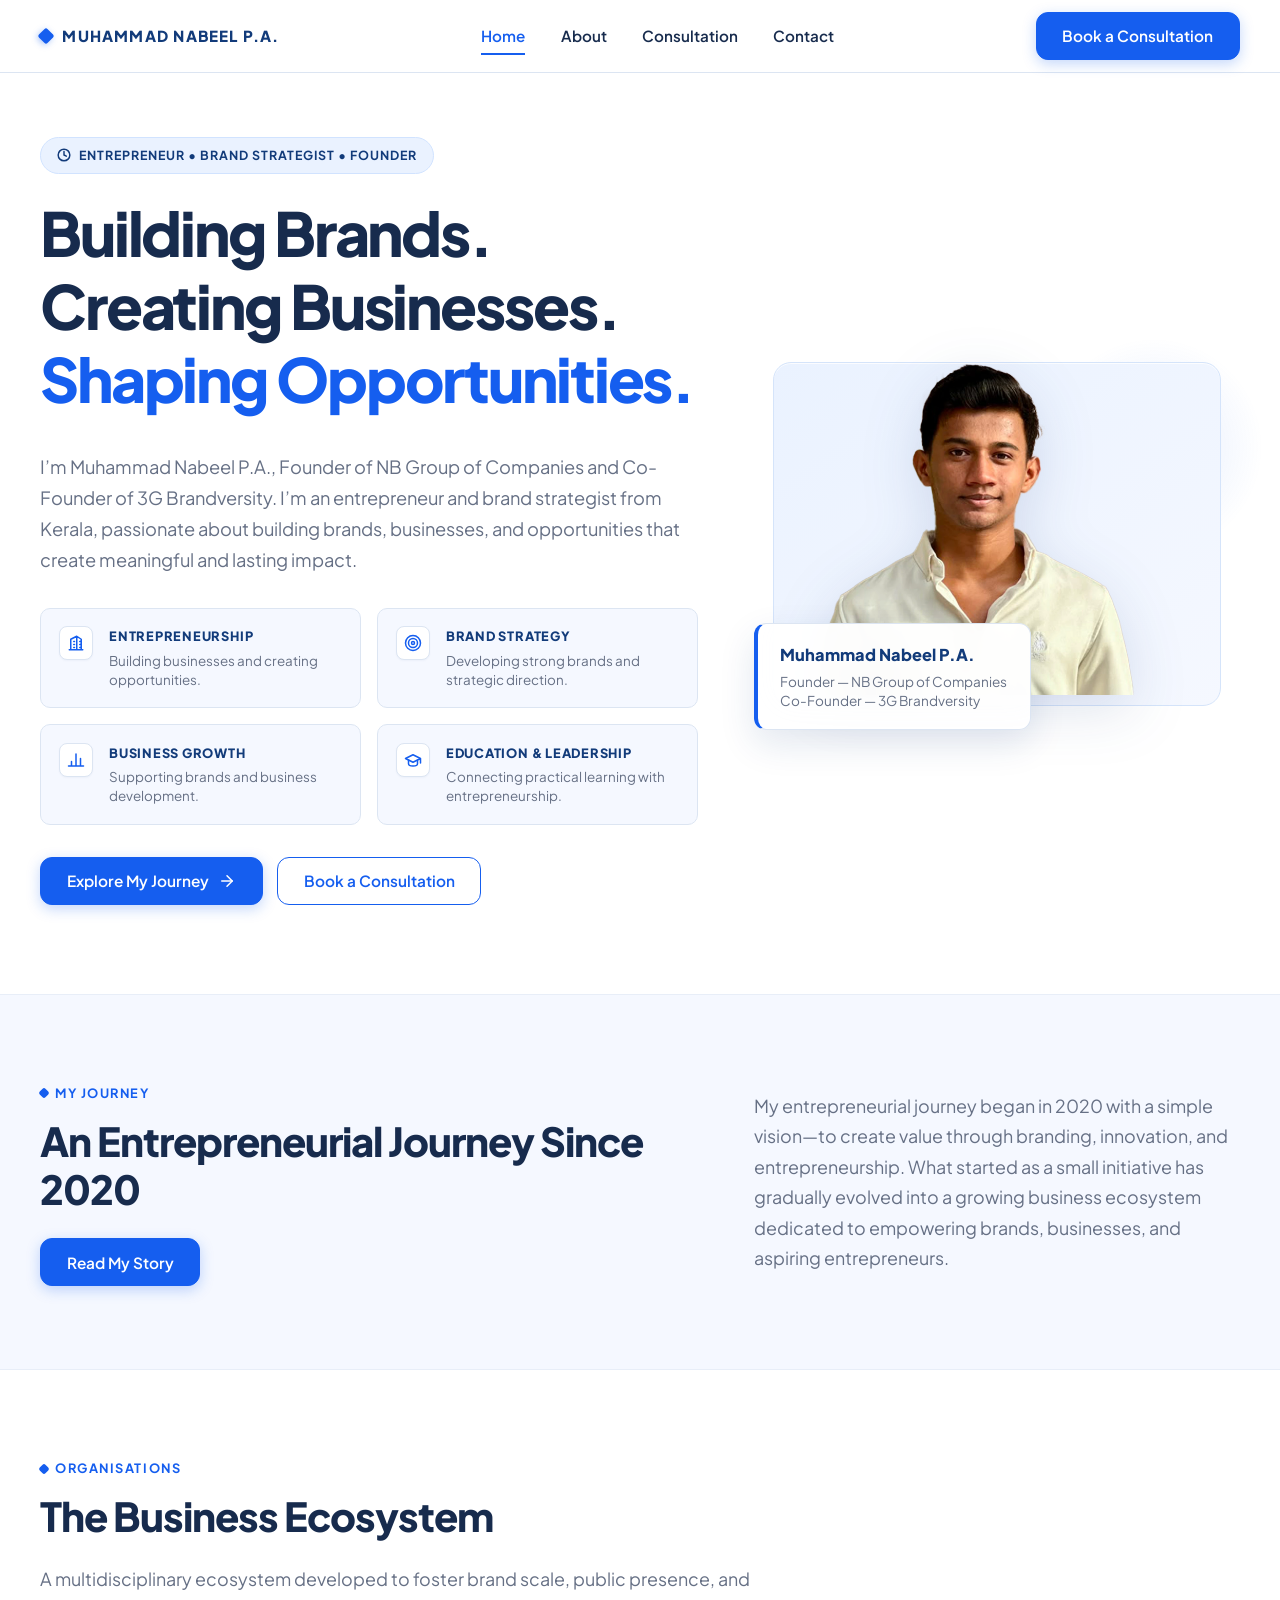
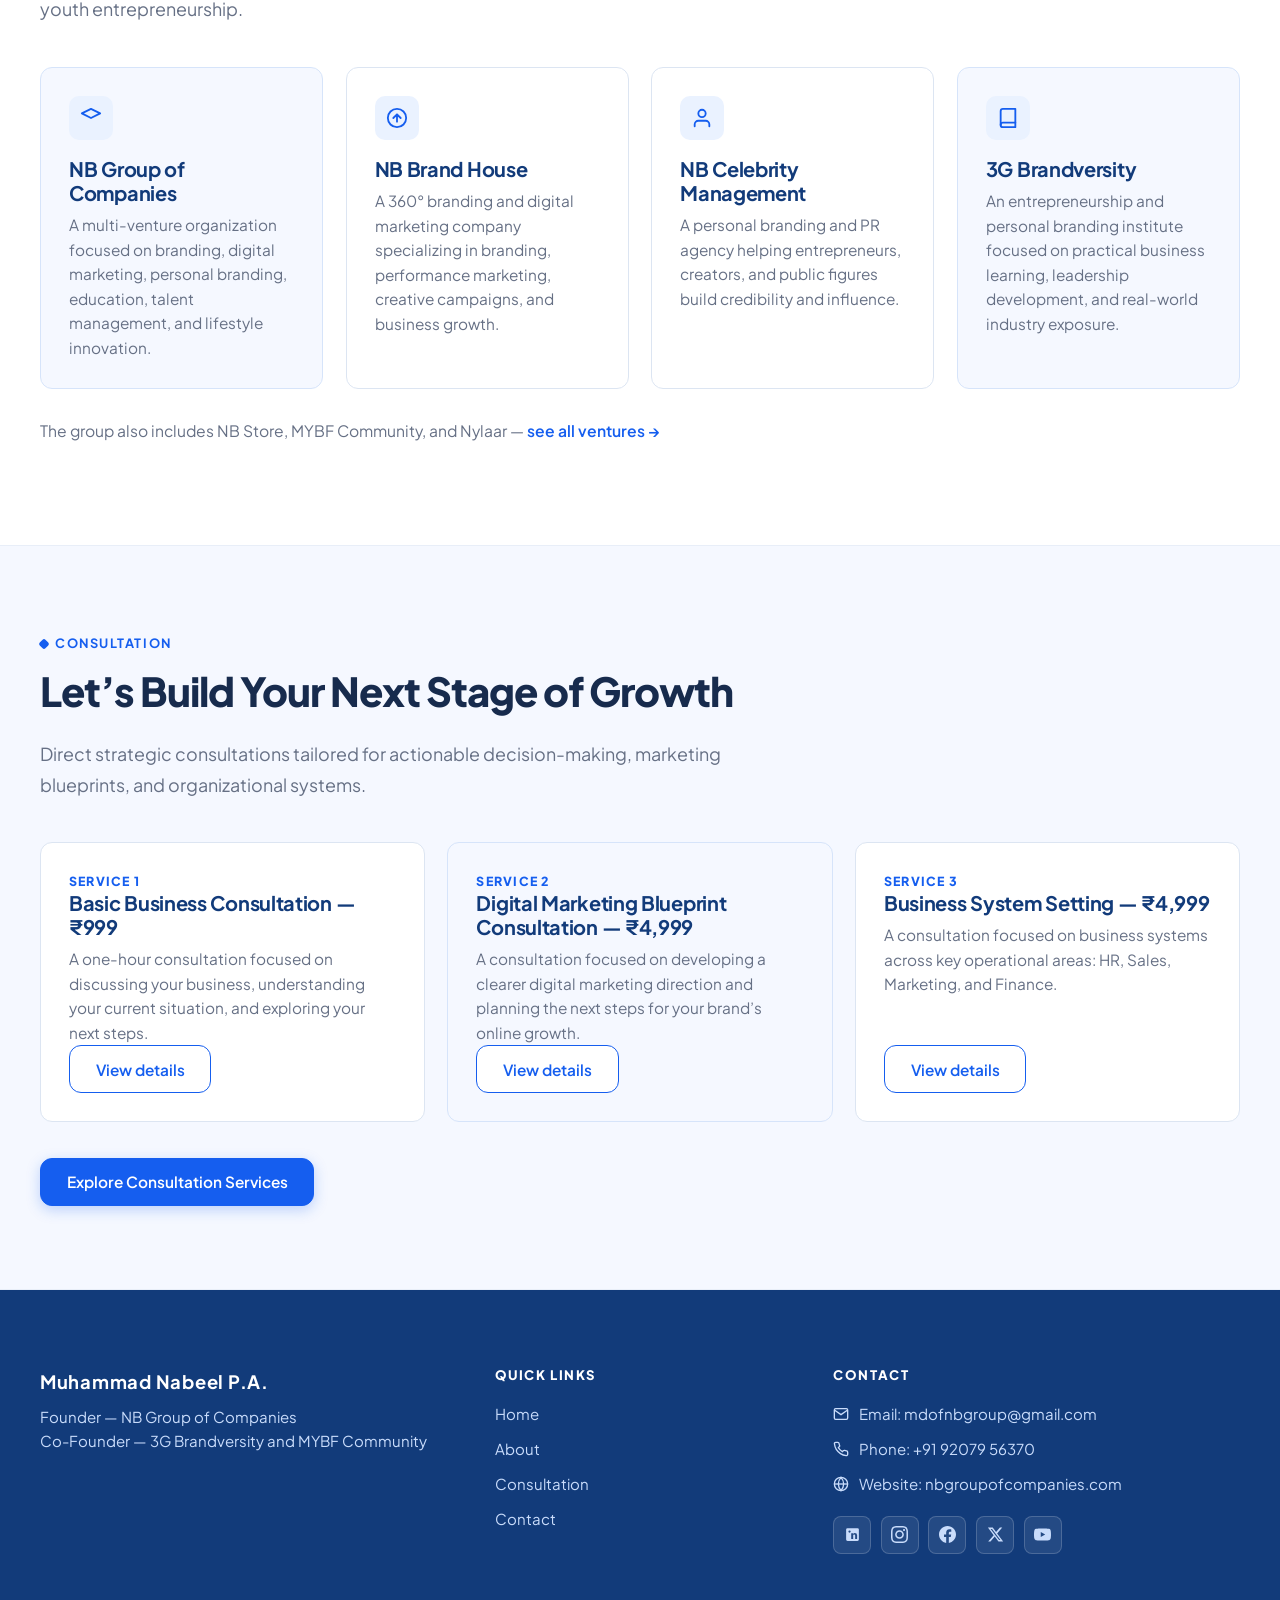
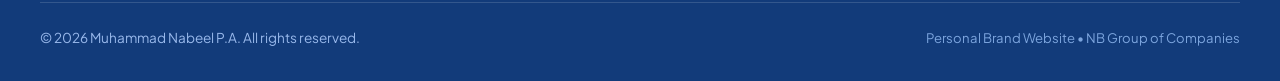
==== index.html @ 099b0d6c "Initial commit: Muhammad Nabeel P.A. personal brand website" ====
<!DOCTYPE html>
<html lang="en">
<head>
  <meta charset="utf-8">
  <meta name="viewport" content="width=device-width, initial-scale=1">
  <title>Muhammad Nabeel P.A. | Entrepreneur &amp; Brand Strategist</title>
  <meta name="description" content="Muhammad Nabeel P.A., Founder of NB Group of Companies and Co-Founder of 3G Brandversity. Entrepreneur and brand strategist from Kerala, India.">
  <meta property="og:type" content="website">
  <meta property="og:title" content="Muhammad Nabeel P.A. | Entrepreneur &amp; Brand Strategist">
  <meta property="og:description" content="Founder of NB Group of Companies and Co-Founder of 3G Brandversity. Entrepreneur and brand strategist from Kerala.">
  <meta property="og:image" content="assets/images/nabeel-profile.webp">
  <link rel="icon" href="favicon.ico">
  <link rel="preconnect" href="https://fonts.googleapis.com">
  <link rel="preconnect" href="https://fonts.gstatic.com" crossorigin>
  <link href="https://fonts.googleapis.com/css2?family=Plus+Jakarta+Sans:wght@400;500;600;700;800&display=swap" rel="stylesheet">
  <link rel="stylesheet" href="css/style.css">
</head>
<body>
  <a class="skip" href="#main">Skip to content</a>

  <!-- Header & Navigation -->
  <header class="site-header">
    <div class="wrap nav">
      <a class="brand" href="index.html" aria-label="Muhammad Nabeel P.A. Home">
        <span class="brand-icon" aria-hidden="true"></span>
        <span>MUHAMMAD NABEEL P.A.</span>
      </a>
      <button class="menu-btn" type="button" aria-expanded="false" aria-controls="site-menu" aria-label="Open navigation menu">
        <span></span>
      </button>
      <ul class="nav-links" id="site-menu">
        <li><a href="index.html" aria-current="page">Home</a></li>
        <li><a href="about.html">About</a></li>
        <li><a href="consultation.html">Consultation</a></li>
        <li><a href="contact.html">Contact</a></li>
        <li class="m-cta">
          <a class="btn btn-primary" href="consultation.html">Book a Consultation</a>
        </li>
      </ul>
      <a class="btn btn-primary nav-cta" href="consultation.html">Book a Consultation</a>
    </div>
  </header>

  <main id="main">
    <!-- Hero Section -->
    <section class="hero">
      <div class="wrap hero-grid">
        <div class="hero-content">
          <div class="badge">
            <svg width="14" height="14" viewBox="0 0 24 24" fill="none" stroke="currentColor" stroke-width="2.5" stroke-linecap="round" stroke-linejoin="round" aria-hidden="true"><circle cx="12" cy="12" r="10"/><polyline points="12 6 12 12 16 14"/></svg>
            <span>ENTREPRENEUR &bull; BRAND STRATEGIST &bull; FOUNDER</span>
          </div>
          <h1>Building Brands. Creating Businesses. <span class="hl">Shaping Opportunities.</span></h1>
          <p class="lead">I’m Muhammad Nabeel P.A., Founder of NB Group of Companies and Co-Founder of 3G Brandversity. I’m an entrepreneur and brand strategist from Kerala, passionate about building brands, businesses, and opportunities that create meaningful and lasting impact.</p>

          <div class="mini">
            <div class="card">
              <div class="mini-icon" aria-hidden="true">
                <svg viewBox="0 0 24 24"><path d="M3 21h18M5 21V7l8-4v18M13 21V3l6 4v14M9 10h1M9 14h1M9 18h1M17 10h1M17 14h1M17 18h1"/></svg>
              </div>
              <strong>ENTREPRENEURSHIP</strong>
              <span>Building businesses and creating opportunities.</span>
            </div>
            <div class="card">
              <div class="mini-icon" aria-hidden="true">
                <svg viewBox="0 0 24 24"><circle cx="12" cy="12" r="10"/><circle cx="12" cy="12" r="6"/><circle cx="12" cy="12" r="2"/></svg>
              </div>
              <strong>BRAND STRATEGY</strong>
              <span>Developing strong brands and strategic direction.</span>
            </div>
            <div class="card">
              <div class="mini-icon" aria-hidden="true">
                <svg viewBox="0 0 24 24"><path d="M18 20V10M12 20V4M6 20v-6M2 20h20"/></svg>
              </div>
              <strong>BUSINESS GROWTH</strong>
              <span>Supporting brands and business development.</span>
            </div>
            <div class="card">
              <div class="mini-icon" aria-hidden="true">
                <svg viewBox="0 0 24 24"><path d="M22 10v6M2 10l10-5 10 5-10 5z"/><path d="M6 12v5c0 2 3 3 6 3s6-1 6-3v-5"/></svg>
              </div>
              <strong>EDUCATION &amp; LEADERSHIP</strong>
              <span>Connecting practical learning with entrepreneurship.</span>
            </div>
          </div>

          <div class="btn-row">
            <a class="btn btn-primary" href="about.html">
              <span>Explore My Journey</span>
              <svg viewBox="0 0 24 24" fill="none" stroke="currentColor" stroke-width="2" stroke-linecap="round" stroke-linejoin="round" aria-hidden="true"><line x1="5" y1="12" x2="19" y2="12"/><polyline points="12 5 19 12 12 19"/></svg>
            </a>
            <a class="btn btn-outline" href="consultation.html">Book a Consultation</a>
          </div>
        </div>

        <!-- Right Column: Portrait and Info Card -->
        <div class="portrait-wrapper">
          <div class="portrait-backdrop" aria-hidden="true"></div>
          <img class="portrait-img" src="assets/images/nabeel-profile.webp" width="1869" height="1490" alt="Muhammad Nabeel P.A., entrepreneur and founder of NB Group of Companies.">
          <div class="id-card">
            <strong>Muhammad Nabeel P.A.</strong>
            <span>Founder &mdash; NB Group of Companies</span>
            <span>Co-Founder &mdash; 3G Brandversity</span>
          </div>
        </div>
      </div>
    </section>

    <!-- Introduction to My Journey -->
    <section class="alt">
      <div class="wrap split">
        <div>
          <span class="label">MY JOURNEY</span>
          <h2>An Entrepreneurial Journey Since 2020</h2>
          <div class="btn-row">
            <a class="btn btn-primary" href="about.html">Read My Story</a>
          </div>
        </div>
        <div>
          <p class="lead" style="margin: 0;">My entrepreneurial journey began in 2020 with a simple vision&mdash;to create value through branding, innovation, and entrepreneurship. What started as a small initiative has gradually evolved into a growing business ecosystem dedicated to empowering brands, businesses, and aspiring entrepreneurs.</p>
        </div>
      </div>
    </section>

    <!-- The Business Ecosystem Section -->
    <section>
      <div class="wrap">
        <div class="sec-head">
          <span class="label">ORGANISATIONS</span>
          <h2>The Business Ecosystem</h2>
          <p class="lead">A multidisciplinary ecosystem developed to foster brand scale, public presence, and youth entrepreneurship.</p>
        </div>
        <div class="grid g4">
          <article class="card tint">
            <div class="card-icon" aria-hidden="true">
              <svg viewBox="0 0 24 24"><polygon points="12 2 2 7 12 12 22 7 12 2"><polyline points="2 17 12 22 22 17"/><polyline points="2 12 12 17 22 12"/></svg>
            </div>
            <h3>NB Group of Companies</h3>
            <p>A multi-venture organization focused on branding, digital marketing, personal branding, education, talent management, and lifestyle innovation.</p>
          </article>
          <article class="card">
            <div class="card-icon" aria-hidden="true">
              <svg viewBox="0 0 24 24"><circle cx="12" cy="12" r="10"/><path d="M16 12l-4-4-4 4M12 8v8"/></svg>
            </div>
            <h3>NB Brand House</h3>
            <p>A 360&deg; branding and digital marketing company specializing in branding, performance marketing, creative campaigns, and business growth.</p>
          </article>
          <article class="card">
            <div class="card-icon" aria-hidden="true">
              <svg viewBox="0 0 24 24"><path d="M20 21v-2a4 4 0 0 0-4-4H8a4 4 0 0 0-4 4v2"/><circle cx="12" cy="7" r="4"/></svg>
            </div>
            <h3>NB Celebrity Management</h3>
            <p>A personal branding and PR agency helping entrepreneurs, creators, and public figures build credibility and influence.</p>
          </article>
          <article class="card tint">
            <div class="card-icon" aria-hidden="true">
              <svg viewBox="0 0 24 24"><path d="M4 19.5A2.5 2.5 0 0 1 6.5 17H20"/><path d="M6.5 2H20v20H6.5A2.5 2.5 0 0 1 4 19.5v-15A2.5 2.5 0 0 1 6.5 2z"/></svg>
            </div>
            <h3>3G Brandversity</h3>
            <p>An entrepreneurship and personal branding institute focused on practical business learning, leadership development, and real-world industry exposure.</p>
          </article>
        </div>
        <p style="margin-top: 1.8rem; color: var(--muted); font-size: 0.98rem;">The group also includes NB Store, MYBF Community, and Nylaar &mdash; <a href="about.html#ventures" style="font-weight: 600;">see all ventures &rarr;</a></p>
      </div>
    </section>

    <!-- Consultation Preview Section -->
    <section class="alt">
      <div class="wrap">
        <div class="sec-head">
          <span class="label">CONSULTATION</span>
          <h2>Let’s Build Your Next Stage of Growth</h2>
          <p class="lead">Direct strategic consultations tailored for actionable decision-making, marketing blueprints, and organizational systems.</p>
        </div>
        <div class="grid g3">
          <article class="card">
            <span class="sn">SERVICE 1</span>
            <h3>Basic Business Consultation &mdash; &#8377;999</h3>
            <p>A one-hour consultation focused on discussing your business, understanding your current situation, and exploring your next steps.</p>
            <div class="btn-row" style="margin-top: auto;">
              <a class="btn btn-outline" href="consultation.html#basic">View details</a>
            </div>
          </article>
          <article class="card tint">
            <span class="sn">SERVICE 2</span>
            <h3>Digital Marketing Blueprint Consultation &mdash; &#8377;4,999</h3>
            <p>A consultation focused on developing a clearer digital marketing direction and planning the next steps for your brand’s online growth.</p>
            <div class="btn-row" style="margin-top: auto;">
              <a class="btn btn-outline" href="consultation.html#blueprint">View details</a>
            </div>
          </article>
          <article class="card">
            <span class="sn">SERVICE 3</span>
            <h3>Business System Setting &mdash; &#8377;4,999</h3>
            <p>A consultation focused on business systems across key operational areas: HR, Sales, Marketing, and Finance.</p>
            <div class="btn-row" style="margin-top: auto;">
              <a class="btn btn-outline" href="consultation.html#systems">View details</a>
            </div>
          </article>
        </div>
        <div class="btn-row" style="margin-top: 2.2rem;">
          <a class="btn btn-primary" href="consultation.html">Explore Consultation Services</a>
        </div>
      </div>
    </section>
  </main>

  <!-- Global Footer -->
  <footer class="site-footer">
    <div class="wrap">
      <div class="foot">
        <div class="foot-brand">
          <strong>Muhammad Nabeel P.A.</strong>
          <p>Founder &mdash; NB Group of Companies<br>Co-Founder &mdash; 3G Brandversity and MYBF Community</p>
        </div>
        <div>
          <h3>QUICK LINKS</h3>
          <ul>
            <li><a href="index.html">Home</a></li>
            <li><a href="about.html">About</a></li>
            <li><a href="consultation.html">Consultation</a></li>
            <li><a href="contact.html">Contact</a></li>
          </ul>
        </div>
        <div>
          <h3>CONTACT</h3>
          <ul>
            <li class="foot-contact-item">
              <svg viewBox="0 0 24 24"><path d="M4 4h16c1.1 0 2 .9 2 2v12c0 1.1-.9 2-2 2H4c-1.1 0-2-.9-2-2V6c0-1.1.9-2 2-2z"/><polyline points="22,6 12,13 2,6"/></svg>
              <span>Email: <a href="mailto:mdofnbgroup@gmail.com">mdofnbgroup@gmail.com</a></span>
            </li>
            <li class="foot-contact-item">
              <svg viewBox="0 0 24 24"><path d="M22 16.92v3a2 2 0 0 1-2.18 2 19.79 19.79 0 0 1-8.63-3.07 19.5 19.5 0 0 1-6-6 19.79 19.79 0 0 1-3.07-8.67A2 2 0 0 1 4.11 2h3a2 2 0 0 1 2 1.72 12.84 12.84 0 0 0 .7 2.81 2 2 0 0 1-.45 2.11L8.09 9.91a16 16 0 0 0 6 6l1.27-1.27a2 2 0 0 1 2.11-.45 12.84 12.84 0 0 0 2.81.7A2 2 0 0 1 22 16.92z"/></svg>
              <span>Phone: <a href="tel:+919207956370">+91 92079 56370</a></span>
            </li>
            <li class="foot-contact-item">
              <svg viewBox="0 0 24 24"><circle cx="12" cy="12" r="10"/><line x1="2" y1="12" x2="22" y2="12"/><path d="M12 2a15.3 15.3 0 0 1 4 10 15.3 15.3 0 0 1-4 10 15.3 15.3 0 0 1-4-10 15.3 15.3 0 0 1 4-10z"/></svg>
              <span>Website: <a href="https://nbgroupofcompanies.com" target="_blank" rel="noopener noreferrer">nbgroupofcompanies.com</a></span>
            </li>
          </ul>
          <div class="social-foot">
            <a href="https://www.linkedin.com/in/nabeel-nb-group-951b20368/" target="_blank" rel="noopener noreferrer" aria-label="LinkedIn">
              <svg viewBox="0 0 24 24"><path d="M19 3a2 2 0 0 1 2 2v14a2 2 0 0 1-2 2H5a2 2 0 0 1-2-2V5a2 2 0 0 1 2-2h14m-.5 15.5v-5.3a3.26 3.26 0 0 0-3.26-3.26c-.85 0-1.84.52-2.28 1.3v-1.11h-2.79v8.37h2.79v-4.93c0-.77.62-1.4 1.39-1.4a1.4 1.4 0 0 1 1.4 1.4v4.93h2.75M6.46 10.9h2.77v8.37H6.46v-8.37M7.84 6.2a1.62 1.62 0 1 0 0 3.24 1.62 1.62 0 0 0 0-3.24z"/></svg>
            </a>
            <a href="https://www.instagram.com/nabeel_nbgroup?utm_source=ig_web_button_share_sheet&amp;igsh=ZDNlZDc0MzIxNw==" target="_blank" rel="noopener noreferrer" aria-label="Instagram">
              <svg viewBox="0 0 24 24"><path d="M12 2.163c3.204 0 3.584.012 4.85.07 3.252.148 4.771 1.691 4.919 4.919.058 1.265.069 1.645.069 4.849 0 3.205-.012 3.584-.069 4.849-.149 3.225-1.664 4.771-4.919 4.919-1.266.058-1.644.07-4.85.07-3.204 0-3.584-.012-4.849-.07-3.26-.149-4.771-1.699-4.919-4.92-.058-1.265-.07-1.644-.07-4.849 0-3.204.013-3.583.07-4.849.149-3.227 1.664-4.771 4.919-4.919 1.266-.057 1.645-.069 4.849-.069zm0-2.163c-3.259 0-3.667.014-4.947.072-4.358.2-6.78 2.618-6.98 6.98-.059 1.281-.073 1.689-.073 4.948 0 3.259.014 3.668.072 4.948.2 4.358 2.618 6.78 6.98 6.98 1.281.058 1.689.072 4.948.072 3.259 0 3.668-.014 4.948-.072 4.354-.2 6.782-2.618 6.979-6.98.059-1.28.073-1.689.073-4.948 0-3.259-.014-3.667-.072-4.947-.196-4.354-2.617-6.78-6.979-6.98-1.281-.059-1.69-.073-4.949-.073zm0 5.838c-3.403 0-6.162 2.759-6.162 6.162s2.759 6.163 6.162 6.163 6.162-2.759 6.162-6.163c0-3.403-2.759-6.162-6.162-6.162zm0 10.162c-2.209 0-4-1.79-4-4 0-2.209 1.791-4 4-4s4 1.791 4 4c0 2.21-1.791 4-4 4zm6.406-11.845c-.796 0-1.441.645-1.441 1.44s.645 1.44 1.441 1.44c.795 0 1.439-.645 1.439-1.44s-.644-1.44-1.439-1.44z"/></svg>
            </a>
            <a href="https://www.facebook.com/profile.php?id=61559823163064" target="_blank" rel="noopener noreferrer" aria-label="Facebook">
              <svg viewBox="0 0 24 24"><path d="M24 12.073c0-6.627-5.373-12-12-12s-12 5.373-12 12c0 5.99 4.388 10.954 10.125 11.854v-8.385H7.078v-3.47h3.047V9.43c0-3.007 1.792-4.669 4.533-4.669 1.312 0 2.686.235 2.686.235v2.953H15.83c-1.491 0-1.956.925-1.956 1.874v2.25h3.328l-.532 3.47h-2.796v8.385C19.612 23.027 24 18.062 24 12.073z"/></svg>
            </a>
            <a href="https://x.com/nabeel_nbgroup?s=11" target="_blank" rel="noopener noreferrer" aria-label="X (formerly Twitter)">
              <svg viewBox="0 0 24 24"><path d="M18.244 2.25h3.308l-7.227 8.26 8.502 11.24H16.17l-5.214-6.817L4.99 21.75H1.68l7.73-8.835L1.254 2.25H8.08l4.713 6.231zm-1.161 17.52h1.833L7.084 4.126H5.117z"/></svg>
            </a>
            <a href="https://youtube.com/@nabeel_nbgroup?si=znkGCcb0Inpw7gwO" target="_blank" rel="noopener noreferrer" aria-label="YouTube">
              <svg viewBox="0 0 24 24"><path d="M23.498 6.186a3.016 3.016 0 0 0-2.122-2.136C19.505 3.545 12 3.545 12 3.545s-7.505 0-9.377.505A3.017 3.017 0 0 0 .502 6.186C0 8.07 0 12 0 12s0 3.93.502 5.814a3.016 3.016 0 0 0 2.122 2.136c1.871.505 9.376.505 9.376.505s7.505 0 9.377-.505a3.015 3.015 0 0 0 2.122-2.136C24 15.93 24 12 24 12s0-3.93-.502-5.814zM9.545 15.568V8.432L15.818 12l-6.273 3.568z"/></svg>
            </a>
          </div>
        </div>
      </div>
      <div class="copy">
        <p style="margin: 0;">&copy; <span id="year">2026</span> Muhammad Nabeel P.A. All rights reserved.</p>
        <p style="margin: 0; font-size: 0.82rem; color: #7CA5DE;">Personal Brand Website &bull; NB Group of Companies</p>
      </div>
    </div>
  </footer>

  <script src="js/script.js"></script>
</body>
</html>
---- css/style.css ----
/* ==========================================================================
   MUHAMMAD NABEEL P.A. — OFFICIAL PERSONAL BRAND WEBSITE
   Color Palette: White, Pale Blue (#F5F8FF), Light Blue (#EAF2FF),
   Primary Blue (#155EEF), Deep Blue (#123B7A)
   ========================================================================== */

@import url('https://fonts.googleapis.com/css2?family=Plus+Jakarta+Sans:wght@400;500;600;700;800&display=swap');

:root {
  --blue: #155EEF;
  --blue-hover: #0F4CD1;
  --deep: #123B7A;
  --deep-hover: #0C2854;
  --light: #EAF2FF;
  --pale: #F5F8FF;
  --white: #FFFFFF;
  --text: #172B4D;
  --muted: #667085;
  --border: #DCE5F2;
  --border-light: #E8EEF8;
  --border-hover: #B2CCFF;

  --wa: #25D366;
  --wa-deep: #1EBE5D;

  --max: 1200px;
  --r: 12px;
  --r-lg: 18px;
  --r-full: 9999px;

  --shadow-xs: 0 1px 2px rgba(18, 59, 122, 0.04);
  --shadow-sm: 0 2px 8px rgba(18, 59, 122, 0.06);
  --shadow-md: 0 6px 20px rgba(18, 59, 122, 0.08);
  --shadow-lg: 0 14px 36px rgba(18, 59, 122, 0.12);
  --shadow-card-hover: 0 12px 28px rgba(21, 94, 239, 0.1);

  --transition-fast: 0.15s ease;
  --transition-normal: 0.25s ease;
}

*, *::before, *::after {
  box-sizing: border-box;
}

html {
  scroll-behavior: smooth;
  scroll-padding-top: 86px;
}

body {
  margin: 0;
  font-family: 'Plus Jakarta Sans', system-ui, -apple-system, BlinkMacSystemFont, 'Segoe UI', Roboto, sans-serif;
  color: var(--text);
  background-color: var(--white);
  line-height: 1.65;
  font-size: 1rem;
  -webkit-font-smoothing: antialiased;
  -moz-osx-font-smoothing: grayscale;
}

img {
  max-width: 100%;
  height: auto;
  display: block;
}

a {
  color: var(--blue);
  text-decoration: none;
  transition: color var(--transition-fast);
}

a:hover {
  color: var(--blue-hover);
}

h1, h2, h3, h4 {
  color: var(--text);
  line-height: 1.2;
  letter-spacing: -0.025em;
  margin: 0 0 0.6em;
}

h1 {
  font-size: clamp(2.3rem, 5vw, 3.8rem);
  font-weight: 800;
  letter-spacing: -0.035em;
}

h2 {
  font-size: clamp(1.75rem, 3.2vw, 2.5rem);
  font-weight: 800;
}

h3 {
  font-size: 1.25rem;
  font-weight: 700;
  letter-spacing: -0.015em;
}

p {
  margin: 0 0 1.1em;
}

:focus-visible {
  outline: 3px solid var(--blue);
  outline-offset: 3px;
  border-radius: 4px;
}

.skip {
  position: absolute;
  left: -999px;
  top: 0;
  background: var(--blue);
  color: var(--white);
  padding: 0.8rem 1.4rem;
  z-index: 1000;
  font-weight: 600;
  border-radius: 0 0 var(--r) 0;
}

.skip:focus {
  left: 0;
}

.wrap {
  width: min(100% - 2.5rem, var(--max));
  margin-inline: auto;
}

/* ==========================================================================
   NAVIGATION BAR
   ========================================================================== */
.site-header {
  position: sticky;
  top: 0;
  z-index: 100;
  background: rgba(255, 255, 255, 0.94);
  backdrop-filter: blur(14px);
  -webkit-backdrop-filter: blur(14px);
  border-bottom: 1px solid var(--border);
  transition: box-shadow var(--transition-normal);
}

.site-header.scrolled {
  box-shadow: var(--shadow-sm);
}

.nav {
  display: flex;
  align-items: center;
  justify-content: space-between;
  gap: 1.5rem;
  min-height: 72px;
}

.brand {
  display: inline-flex;
  align-items: center;
  gap: 0.65rem;
  font-weight: 800;
  letter-spacing: 0.08em;
  font-size: 0.95rem;
  color: var(--deep);
  text-decoration: none;
  transition: transform var(--transition-fast);
}

.brand:hover {
  color: var(--blue);
}

.brand-icon {
  width: 12px;
  height: 12px;
  background: var(--blue);
  transform: rotate(45deg);
  border-radius: 2px;
  box-shadow: 0 2px 6px rgba(21, 94, 239, 0.35);
  flex-shrink: 0;
}

.nav-links {
  display: flex;
  align-items: center;
  gap: 2.2rem;
  list-style: none;
  margin: 0;
  padding: 0;
}

.nav-links a {
  color: var(--text);
  font-weight: 600;
  font-size: 0.95rem;
  padding: 0.5rem 0;
  border-bottom: 2px solid transparent;
  transition: color var(--transition-fast), border-color var(--transition-fast);
}

.nav-links a:hover {
  color: var(--blue);
}

.nav-links a[aria-current="page"] {
  color: var(--blue);
  border-bottom-color: var(--blue);
}

.nav-cta {
  display: inline-flex;
  white-space: nowrap;
}

.menu-btn {
  display: none;
  background: var(--pale);
  border: 1px solid var(--border);
  border-radius: 8px;
  width: 44px;
  height: 44px;
  cursor: pointer;
  padding: 0;
  align-items: center;
  justify-content: center;
  color: var(--deep);
  transition: background-color var(--transition-fast), border-color var(--transition-fast);
}

.menu-btn:hover {
  background: var(--light);
  border-color: var(--border-hover);
}

.menu-btn span,
.menu-btn span::before,
.menu-btn span::after {
  display: block;
  width: 22px;
  height: 2px;
  background: var(--deep);
  position: relative;
  transition: transform var(--transition-normal), opacity var(--transition-normal);
  border-radius: 2px;
}

.menu-btn span::before,
.menu-btn span::after {
  content: "";
  position: absolute;
  left: 0;
}

.menu-btn span::before {
  top: -7px;
}

.menu-btn span::after {
  top: 7px;
}

.menu-btn[aria-expanded="true"] span {
  background: transparent;
}

.menu-btn[aria-expanded="true"] span::before {
  top: 0;
  transform: rotate(45deg);
}

.menu-btn[aria-expanded="true"] span::after {
  top: 0;
  transform: rotate(-45deg);
}

/* ==========================================================================
   BUTTONS
   ========================================================================== */
.btn {
  display: inline-flex;
  align-items: center;
  justify-content: center;
  gap: 0.6rem;
  min-height: 48px;
  padding: 0.75rem 1.6rem;
  border-radius: var(--r);
  font-weight: 600;
  font-size: 0.96rem;
  line-height: 1;
  text-decoration: none;
  cursor: pointer;
  font-family: inherit;
  transition: all var(--transition-fast);
  border: 1.5px solid transparent;
}

.btn svg {
  width: 18px;
  height: 18px;
  flex-shrink: 0;
}

.btn-primary {
  background-color: var(--blue);
  color: var(--white);
  border-color: var(--blue);
  box-shadow: 0 4px 14px rgba(21, 94, 239, 0.25);
}

.btn-primary:hover {
  background-color: var(--deep);
  border-color: var(--deep);
  color: var(--white);
  box-shadow: 0 6px 18px rgba(18, 59, 122, 0.3);
  transform: translateY(-1px);
}

.btn-outline {
  background-color: var(--white);
  color: var(--blue);
  border-color: var(--blue);
}

.btn-outline:hover {
  background-color: var(--light);
  color: var(--deep);
  border-color: var(--blue);
  transform: translateY(-1px);
}

.btn-wa {
  background-color: var(--deep);
  color: var(--white);
  border-color: var(--deep);
  width: 100%;
  box-shadow: 0 4px 14px rgba(18, 59, 122, 0.2);
}

.btn-wa:hover {
  background-color: var(--blue);
  border-color: var(--blue);
  color: var(--white);
  box-shadow: 0 6px 20px rgba(21, 94, 239, 0.3);
  transform: translateY(-2px);
}

.btn-wa svg {
  fill: currentColor;
}

.btn-row {
  display: flex;
  flex-wrap: wrap;
  gap: 0.9rem;
  margin-top: 1.6rem;
}

/* ==========================================================================
   SECTIONS & COMMON LAYOUT
   ========================================================================== */
section {
  padding: clamp(3.5rem, 6.5vw, 5.5rem) 0;
  position: relative;
}

.alt {
  background-color: var(--pale);
  border-block: 1px solid var(--border-light);
}

.label {
  display: inline-flex;
  align-items: center;
  gap: 0.45rem;
  font-size: 0.8rem;
  font-weight: 700;
  letter-spacing: 0.12em;
  text-transform: uppercase;
  color: var(--blue);
  margin-bottom: 0.8rem;
}

.label::before {
  content: "";
  display: inline-block;
  width: 8px;
  height: 8px;
  background: var(--blue);
  border-radius: 2px;
  transform: rotate(45deg);
}

.lead {
  font-size: 1.12rem;
  color: var(--muted);
  line-height: 1.7;
  max-width: 64ch;
}

.hl {
  color: var(--blue);
}

.sec-head {
  max-width: 720px;
  margin-bottom: 2.6rem;
}

.sec-head p.lead {
  margin-top: 0.5rem;
}

.grid {
  display: grid;
  gap: 1.4rem;
}

.g2 { grid-template-columns: repeat(2, 1fr); }
.g3 { grid-template-columns: repeat(3, 1fr); }
.g4 { grid-template-columns: repeat(4, 1fr); }

.card {
  background: var(--white);
  border: 1px solid var(--border);
  border-radius: var(--r);
  padding: 1.75rem;
  transition: transform var(--transition-normal), box-shadow var(--transition-normal), border-color var(--transition-normal);
  display: flex;
  flex-direction: column;
}

.card:hover {
  transform: translateY(-3px);
  box-shadow: var(--shadow-card-hover);
  border-color: var(--border-hover);
}

.card.tint {
  background: var(--pale);
  border-color: #D6E4FA;
}

.card.tint:hover {
  background: var(--white);
}

.card h3 {
  margin-bottom: 0.5rem;
  color: var(--deep);
}

.card p {
  color: var(--muted);
  font-size: 0.96rem;
  margin: 0;
  line-height: 1.6;
}

.card-icon {
  width: 44px;
  height: 44px;
  border-radius: 10px;
  background: var(--light);
  color: var(--blue);
  display: grid;
  place-items: center;
  margin-bottom: 1.1rem;
  flex-shrink: 0;
}

.card-icon svg {
  width: 22px;
  height: 22px;
  stroke: var(--blue);
  fill: none;
  stroke-width: 2;
  stroke-linecap: round;
  stroke-linejoin: round;
}

/* ==========================================================================
   HERO SECTION (HOME)
   ========================================================================== */
.hero {
  padding-top: clamp(2.5rem, 5vw, 4.5rem);
  padding-bottom: clamp(3.5rem, 7vw, 6rem);
  overflow: hidden;
  position: relative;
}

.hero-grid {
  display: grid;
  grid-template-columns: 1.15fr 0.85fr;
  gap: 3.5rem;
  align-items: center;
}

.badge {
  display: inline-flex;
  align-items: center;
  gap: 0.5rem;
  background-color: var(--light);
  color: var(--deep);
  font-weight: 700;
  font-size: 0.78rem;
  letter-spacing: 0.08em;
  padding: 0.45rem 1rem;
  border-radius: var(--r-full);
  border: 1px solid #D1E3FF;
  margin-bottom: 1.4rem;
}

.hero .lead {
  margin-bottom: 2rem;
  font-size: 1.14rem;
}

.mini {
  display: grid;
  grid-template-columns: repeat(2, 1fr);
  gap: 1rem;
  margin-bottom: 2rem;
}

.mini .card {
  padding: 1.1rem 1.15rem;
  display: grid;
  grid-template-columns: 36px 1fr;
  gap: 0.2rem 0.85rem;
  align-items: start;
  border-radius: 10px;
  background: var(--pale);
  border-color: var(--border);
}

.mini .card:hover {
  background: var(--white);
  border-color: var(--border-hover);
  transform: translateY(-2px);
}

.mini-icon {
  width: 34px;
  height: 34px;
  border-radius: 8px;
  background: var(--white);
  border: 1px solid var(--border);
  display: grid;
  place-items: center;
  grid-row: span 2;
  color: var(--blue);
  box-shadow: var(--shadow-xs);
}

.mini-icon svg {
  width: 18px;
  height: 18px;
  stroke: var(--blue);
  fill: none;
  stroke-width: 2;
  stroke-linecap: round;
  stroke-linejoin: round;
}

.mini strong {
  font-size: 0.8rem;
  letter-spacing: 0.06em;
  color: var(--deep);
  font-weight: 800;
  text-transform: uppercase;
}

.mini span {
  font-size: 0.84rem;
  color: var(--muted);
  line-height: 1.45;
}

/* Portrait & Floating Card */
.portrait-wrapper {
  position: relative;
  display: flex;
  justify-content: center;
  padding-bottom: 2.2rem;
}

.portrait-backdrop {
  position: absolute;
  inset: 12% 4% 1.5rem 4%;
  background: linear-gradient(145deg, var(--light) 0%, var(--pale) 100%);
  border: 1px solid #D5E4FA;
  border-radius: var(--r-lg);
  box-shadow: inset 0 1px 0 rgba(255, 255, 255, 0.8);
}

.portrait-wrapper::before {
  content: "";
  position: absolute;
  top: 6%;
  right: -5%;
  width: 220px;
  height: 220px;
  background: radial-gradient(circle, rgba(21, 94, 239, 0.12) 0%, transparent 70%);
  border-radius: 50%;
  pointer-events: none;
}

.portrait-img {
  position: relative;
  z-index: 2;
  width: 100%;
  max-width: 480px;
  aspect-ratio: 1869 / 1490;
  object-fit: cover;
  object-position: 50% 18%;
  filter: drop-shadow(0 14px 28px rgba(18, 59, 122, 0.14));
}

.id-card {
  position: absolute;
  z-index: 3;
  left: 0;
  bottom: 0;
  background: rgba(255, 255, 255, 0.96);
  backdrop-filter: blur(12px);
  -webkit-backdrop-filter: blur(12px);
  border: 1px solid var(--border);
  border-left: 4px solid var(--blue);
  border-radius: var(--r);
  padding: 1.1rem 1.4rem;
  box-shadow: var(--shadow-lg);
  max-width: 320px;
  transition: transform var(--transition-normal);
}

.id-card:hover {
  transform: translateY(-2px);
}

.id-card strong {
  display: block;
  color: var(--deep);
  font-size: 1.02rem;
  font-weight: 800;
  margin-bottom: 0.2rem;
}

.id-card span {
  display: block;
  font-size: 0.85rem;
  color: var(--muted);
  line-height: 1.45;
}

/* ==========================================================================
   PAGE HERO (ABOUT, CONSULTATION, CONTACT)
   ========================================================================== */
.page-hero {
  padding: clamp(3rem, 6vw, 5rem) 0 clamp(2.5rem, 5vw, 4rem);
  background: linear-gradient(180deg, var(--pale) 0%, var(--white) 100%);
  border-bottom: 1px solid var(--border-light);
}

.page-hero h1 {
  font-size: clamp(2.1rem, 4.4vw, 3.4rem);
  max-width: 24ch;
}

.split {
  display: grid;
  grid-template-columns: 1.15fr 0.85fr;
  gap: 3.5rem;
  align-items: center;
}

.photo-frame {
  border: 1px solid var(--border);
  border-radius: var(--r-lg);
  background: linear-gradient(145deg, var(--light), var(--pale));
  overflow: hidden;
  box-shadow: var(--shadow-md);
  position: relative;
}

.photo-frame img {
  width: 100%;
  aspect-ratio: 1869 / 1490;
  object-fit: cover;
  object-position: 50% 18%;
  filter: drop-shadow(0 10px 24px rgba(18, 59, 122, 0.12));
}

/* ==========================================================================
   JOURNEY, VISION, MISSION & STORY STYLES
   ========================================================================== */
.quote-box {
  background: var(--light);
  border-left: 4px solid var(--blue);
  border-radius: 0 var(--r) var(--r) 0;
  padding: 1.6rem 2rem;
  margin-bottom: 2.5rem;
}

.quote {
  font-size: clamp(1.15rem, 2.2vw, 1.45rem);
  font-weight: 700;
  color: var(--deep);
  line-height: 1.5;
  margin: 0;
}

.num-list {
  list-style: none;
  margin: 0;
  padding: 0;
  display: grid;
  gap: 1.2rem;
  counter-reset: custom-counter;
}

.num-list li {
  counter-increment: custom-counter;
  display: grid;
  grid-template-columns: 48px 1fr;
  gap: 1.2rem;
  align-items: center;
  padding: 1.2rem 1.4rem;
  background: var(--white);
  border: 1px solid var(--border);
  border-radius: var(--r);
  font-weight: 600;
  font-size: 1.02rem;
  color: var(--text);
  box-shadow: var(--shadow-xs);
  transition: transform var(--transition-fast), border-color var(--transition-fast);
}

.num-list li:hover {
  transform: translateX(4px);
  border-color: var(--blue);
}

.num-list li::before {
  content: counter(custom-counter, decimal-leading-zero);
  width: 44px;
  height: 44px;
  border-radius: 10px;
  background: var(--blue);
  color: var(--white);
  display: grid;
  place-items: center;
  font-weight: 800;
  font-size: 0.95rem;
  box-shadow: 0 4px 10px rgba(21, 94, 239, 0.3);
}

.tick {
  list-style: none;
  margin: 1.2rem 0 0;
  padding: 0;
  display: grid;
  gap: 0.55rem;
  font-size: 0.93rem;
  color: var(--muted);
}

.tick li {
  padding-left: 1.6rem;
  position: relative;
  line-height: 1.5;
}

.tick li::before {
  content: "";
  position: absolute;
  left: 0;
  top: 0.55em;
  width: 8px;
  height: 8px;
  background: var(--blue);
  transform: rotate(45deg);
  border-radius: 1px;
}

/* Speaking Events Grid */
.events-grid {
  display: grid;
  grid-template-columns: repeat(2, 1fr);
  gap: 1rem;
}

.event-card {
  background: var(--white);
  border: 1px solid var(--border);
  border-radius: var(--r);
  padding: 1.1rem 1.3rem;
  display: flex;
  align-items: center;
  gap: 1rem;
  transition: all var(--transition-fast);
}

.event-card:hover {
  border-color: var(--blue);
  transform: translateY(-2px);
  box-shadow: var(--shadow-sm);
}

.event-icon {
  width: 38px;
  height: 38px;
  border-radius: 8px;
  background: var(--light);
  color: var(--blue);
  display: grid;
  place-items: center;
  flex-shrink: 0;
}

.event-icon svg {
  width: 18px;
  height: 18px;
  stroke: var(--blue);
  fill: none;
  stroke-width: 2;
  stroke-linecap: round;
  stroke-linejoin: round;
}

.event-name {
  font-weight: 700;
  color: var(--text);
  font-size: 0.95rem;
  line-height: 1.4;
}

/* Recognition Cards */
.award-card {
  background: var(--white);
  border: 1px solid var(--border);
  border-radius: var(--r);
  padding: 1.75rem;
  display: flex;
  flex-direction: column;
  align-items: flex-start;
  transition: all var(--transition-normal);
}

.award-card:hover {
  transform: translateY(-3px);
  border-color: var(--blue);
  box-shadow: var(--shadow-card-hover);
}

.award-icon {
  width: 44px;
  height: 44px;
  border-radius: 10px;
  background: var(--light);
  display: grid;
  place-items: center;
  margin-bottom: 1.2rem;
}

.award-icon svg {
  width: 22px;
  height: 22px;
  stroke: var(--blue);
  fill: none;
  stroke-width: 2;
  stroke-linecap: round;
  stroke-linejoin: round;
}

.award-card h3 {
  font-size: 1.15rem;
  margin-bottom: 0.4rem;
  color: var(--deep);
}

.award-card p {
  color: var(--muted);
  font-weight: 600;
  font-size: 0.95rem;
  margin: 0;
}

/* Call to Action Band */
.cta-band {
  background: linear-gradient(135deg, var(--deep) 0%, #0d2854 100%);
  color: var(--white);
  border-radius: var(--r-lg);
  padding: clamp(2.4rem, 5vw, 3.8rem);
  display: flex;
  flex-wrap: wrap;
  gap: 2rem;
  align-items: center;
  justify-content: space-between;
  box-shadow: var(--shadow-lg);
  position: relative;
  overflow: hidden;
}

.cta-band::after {
  content: "";
  position: absolute;
  right: -50px;
  bottom: -50px;
  width: 260px;
  height: 260px;
  background: radial-gradient(circle, rgba(21, 94, 239, 0.3) 0%, transparent 70%);
  border-radius: 50%;
  pointer-events: none;
}

.cta-band h2 {
  color: var(--white);
  margin: 0 0 0.5rem;
  font-size: clamp(1.6rem, 3.2vw, 2.2rem);
}

.cta-band p {
  margin: 0;
  color: #C9DCFB;
  font-size: 1.05rem;
  max-width: 54ch;
}

.cta-band .btn-primary {
  background: var(--white);
  color: var(--deep);
  border-color: var(--white);
  box-shadow: 0 4px 14px rgba(0, 0, 0, 0.15);
}

.cta-band .btn-primary:hover {
  background: var(--light);
  color: var(--blue);
  border-color: var(--light);
}

.cta-band .btn-outline {
  background: transparent;
  color: var(--white);
  border-color: rgba(255, 255, 255, 0.4);
}

.cta-band .btn-outline:hover {
  background: rgba(255, 255, 255, 0.12);
  border-color: var(--white);
  color: var(--white);
}

/* ==========================================================================
   CONSULTATION PAGE STYLES
   ========================================================================== */
.service-card {
  display: flex;
  flex-direction: column;
  padding: 2.2rem 2rem;
  background: var(--white);
  border: 1px solid var(--border);
  border-radius: var(--r-lg);
  position: relative;
  transition: all var(--transition-normal);
  box-shadow: var(--shadow-xs);
}

.service-card:hover {
  transform: translateY(-4px);
  box-shadow: var(--shadow-card-hover);
  border-color: var(--border-hover);
}

.service-card.accent {
  border-color: #B2CCFF;
  background: linear-gradient(180deg, var(--white) 0%, var(--pale) 100%);
  box-shadow: 0 6px 24px rgba(21, 94, 239, 0.08);
}

.service-card.accent:hover {
  border-color: var(--blue);
  box-shadow: var(--shadow-lg);
}

.service-badge-row {
  display: flex;
  align-items: center;
  justify-content: space-between;
  gap: 0.5rem;
  margin-bottom: 0.8rem;
}

.sn {
  font-size: 0.78rem;
  font-weight: 800;
  color: var(--blue);
  letter-spacing: 0.1em;
  text-transform: uppercase;
}

.dur {
  display: inline-flex;
  align-items: center;
  gap: 0.35rem;
  background: var(--light);
  color: var(--deep);
  font-size: 0.82rem;
  font-weight: 700;
  padding: 0.25rem 0.75rem;
  border-radius: var(--r-full);
}

.dur svg {
  width: 14px;
  height: 14px;
  stroke: var(--deep);
  fill: none;
  stroke-width: 2;
}

.service-card h2,
.service-card h3 {
  font-size: 1.4rem;
  margin: 0.2rem 0 0.8rem;
  color: var(--deep);
  letter-spacing: -0.02em;
}

.price {
  font-size: 2.6rem;
  font-weight: 800;
  color: var(--deep);
  letter-spacing: -0.035em;
  margin: 0.4rem 0 1rem;
  line-height: 1;
}

.price-sub {
  font-size: 0.9rem;
  font-weight: 500;
  color: var(--muted);
  letter-spacing: normal;
}

.service-card p {
  color: var(--muted);
  font-size: 0.98rem;
  line-height: 1.6;
  margin-bottom: 1.4rem;
  flex-grow: 1;
}

.areas-label {
  font-size: 0.76rem;
  font-weight: 800;
  letter-spacing: 0.08em;
  text-transform: uppercase;
  color: var(--deep);
  margin-bottom: 0.6rem;
  display: block;
}

.areas {
  display: grid;
  grid-template-columns: repeat(2, 1fr);
  gap: 0.6rem;
  margin: 0 0 1.6rem;
  padding: 0;
  list-style: none;
}

.areas li {
  background: var(--light);
  color: var(--deep);
  font-weight: 700;
  font-size: 0.88rem;
  text-align: center;
  padding: 0.65rem 0.5rem;
  border-radius: 8px;
  border: 1px solid #D6E4FA;
  display: flex;
  align-items: center;
  justify-content: center;
  gap: 0.4rem;
}

.areas li svg {
  width: 15px;
  height: 15px;
  stroke: var(--blue);
  fill: none;
  stroke-width: 2;
}

/* Steps */
.steps {
  counter-reset: step-counter;
}

.step-card {
  counter-increment: step-counter;
  position: relative;
}

.step-number {
  width: 42px;
  height: 42px;
  border-radius: 50%;
  background: var(--blue);
  color: var(--white);
  display: grid;
  place-items: center;
  font-weight: 800;
  font-size: 1rem;
  margin-bottom: 1.1rem;
  box-shadow: 0 4px 12px rgba(21, 94, 239, 0.3);
}

/* FAQ Accordion */
.faq-wrap {
  max-width: 820px;
  margin-inline: auto;
}

details {
  background: var(--white);
  border: 1px solid var(--border);
  border-radius: var(--r);
  margin-bottom: 0.9rem;
  padding: 1.25rem 1.6rem;
  transition: all var(--transition-fast);
}

details:hover {
  border-color: var(--border-hover);
}

details[open] {
  border-color: var(--blue);
  box-shadow: var(--shadow-sm);
  background: var(--pale);
}

summary {
  cursor: pointer;
  font-weight: 700;
  font-size: 1.05rem;
  color: var(--text);
  list-style: none;
  display: flex;
  align-items: center;
  justify-content: space-between;
  gap: 1.2rem;
  user-select: none;
}

summary::-webkit-details-marker {
  display: none;
}

.summary-icon {
  width: 28px;
  height: 28px;
  border-radius: 50%;
  background: var(--light);
  color: var(--blue);
  display: grid;
  place-items: center;
  flex-shrink: 0;
  transition: transform var(--transition-normal), background-color var(--transition-fast);
}

.summary-icon svg {
  width: 14px;
  height: 14px;
  stroke: var(--blue);
  fill: none;
  stroke-width: 2.4;
  stroke-linecap: round;
  stroke-linejoin: round;
}

details[open] .summary-icon {
  background: var(--blue);
  color: var(--white);
  transform: rotate(45deg);
}

details[open] .summary-icon svg {
  stroke: var(--white);
}

details p {
  margin: 1rem 0 0;
  color: var(--muted);
  line-height: 1.65;
  font-size: 0.98rem;
  border-top: 1px solid var(--border-light);
  padding-top: 0.9rem;
}

/* ==========================================================================
   CONTACT PAGE STYLES
   ========================================================================== */
.contact-card {
  display: flex;
  align-items: center;
  gap: 1.2rem;
  padding: 1.6rem;
  background: var(--white);
  border: 1px solid var(--border);
  border-radius: var(--r);
  text-decoration: none;
  color: inherit;
  transition: all var(--transition-normal);
}

.contact-card:hover {
  border-color: var(--blue);
  transform: translateY(-3px);
  box-shadow: var(--shadow-card-hover);
}

.contact-card-icon {
  width: 48px;
  height: 48px;
  border-radius: 12px;
  background: var(--light);
  color: var(--blue);
  display: grid;
  place-items: center;
  flex-shrink: 0;
}

.contact-card-icon svg {
  width: 22px;
  height: 22px;
  stroke: var(--blue);
  fill: none;
  stroke-width: 2;
  stroke-linecap: round;
  stroke-linejoin: round;
}

.contact-card-info strong {
  display: block;
  color: var(--blue);
  font-size: 0.76rem;
  font-weight: 800;
  letter-spacing: 0.12em;
  text-transform: uppercase;
  margin-bottom: 0.25rem;
}

.contact-card-info span {
  font-weight: 700;
  font-size: 1.05rem;
  color: var(--deep);
  word-break: break-word;
}

.social-grid {
  display: grid;
  grid-template-columns: repeat(auto-fit, minmax(210px, 1fr));
  gap: 1rem;
}

.social-card {
  display: flex;
  align-items: center;
  gap: 1rem;
  background: var(--white);
  border: 1px solid var(--border);
  border-radius: var(--r);
  padding: 1rem 1.3rem;
  text-decoration: none;
  color: var(--text);
  font-weight: 700;
  font-size: 0.98rem;
  transition: all var(--transition-fast);
}

.social-card:hover {
  border-color: var(--blue);
  color: var(--blue);
  transform: translateY(-2px);
  box-shadow: var(--shadow-sm);
  background: var(--pale);
}

.social-card svg {
  width: 24px;
  height: 24px;
  fill: currentColor;
  flex-shrink: 0;
}

/* ==========================================================================
   FOOTER
   ========================================================================== */
.site-footer {
  background-color: var(--deep);
  color: #C9DCFB;
  padding: clamp(3.5rem, 6vw, 4.8rem) 0 2rem;
  font-size: 0.94rem;
}

.foot {
  display: grid;
  grid-template-columns: 1.4fr 1fr 1.4fr;
  gap: 3rem;
  align-items: start;
}

.foot-brand strong {
  color: var(--white);
  font-size: 1.15rem;
  display: block;
  margin-bottom: 0.5rem;
  letter-spacing: 0.04em;
}

.foot-brand p {
  color: #C9DCFB;
  margin: 0;
  line-height: 1.6;
}

.site-footer h3 {
  color: var(--white);
  font-size: 0.82rem;
  font-weight: 800;
  letter-spacing: 0.12em;
  text-transform: uppercase;
  margin-bottom: 1.2rem;
}

.site-footer ul {
  list-style: none;
  margin: 0;
  padding: 0;
  display: grid;
  gap: 0.65rem;
}

.site-footer a {
  color: #C9DCFB;
  text-decoration: none;
  transition: color var(--transition-fast);
}

.site-footer a:hover {
  color: var(--white);
  text-decoration: underline;
}

.foot-contact-item {
  display: flex;
  align-items: center;
  gap: 0.6rem;
  color: #C9DCFB;
}

.foot-contact-item svg {
  width: 16px;
  height: 16px;
  stroke: #C9DCFB;
  fill: none;
  stroke-width: 2;
  flex-shrink: 0;
}

.site-footer .social-foot {
  display: flex;
  flex-wrap: wrap;
  gap: 0.6rem;
  margin-top: 1.2rem;
}

.site-footer .social-foot a {
  display: inline-flex;
  align-items: center;
  justify-content: center;
  width: 38px;
  height: 38px;
  border-radius: 8px;
  background: rgba(255, 255, 255, 0.08);
  border: 1px solid rgba(255, 255, 255, 0.18);
  color: #C9DCFB;
  transition: all var(--transition-fast);
}

.site-footer .social-foot a:hover {
  background: var(--blue);
  border-color: var(--blue);
  color: var(--white);
  transform: translateY(-2px);
}

.site-footer .social-foot svg {
  width: 17px;
  height: 17px;
  fill: currentColor;
}

.copy {
  border-top: 1px solid rgba(255, 255, 255, 0.14);
  margin-top: 3rem;
  padding-top: 1.5rem;
  font-size: 0.85rem;
  color: #98B8EB;
  display: flex;
  align-items: center;
  justify-content: space-between;
  flex-wrap: wrap;
  gap: 1rem;
}

/* ==========================================================================
   ANIMATIONS & KEYFRAMES
   ========================================================================== */
@keyframes fadeInUp {
  from {
    opacity: 0;
    transform: translateY(18px);
  }
  to {
    opacity: 1;
    transform: translateY(0);
  }
}

.hero-content > * {
  animation: fadeInUp 0.7s cubic-bezier(0.16, 1, 0.3, 1) both;
}

.hero-content > *:nth-child(1) { animation-delay: 0.05s; }
.hero-content > *:nth-child(2) { animation-delay: 0.12s; }
.hero-content > *:nth-child(3) { animation-delay: 0.18s; }
.hero-content > *:nth-child(4) { animation-delay: 0.24s; }
.hero-content > *:nth-child(5) { animation-delay: 0.30s; }

.portrait-wrapper {
  animation: fadeInUp 0.85s cubic-bezier(0.16, 1, 0.3, 1) 0.15s both;
}

@media (prefers-reduced-motion: reduce) {
  *, *::before, *::after {
    animation-duration: 0.01ms !important;
    animation-iteration-count: 1 !important;
    transition-duration: 0.01ms !important;
    scroll-behavior: auto !important;
  }
}

/* ==========================================================================
   RESPONSIVE BREAKPOINTS
   ========================================================================== */
/* Tablet */
@media (max-width: 960px) {
  .hero-grid, .split {
    grid-template-columns: 1fr;
    gap: 2.5rem;
  }

  .hero-content {
    order: 1;
  }

  .portrait-wrapper {
    order: 2;
    max-width: 480px;
    margin-inline: auto;
  }

  .g3, .g4 {
    grid-template-columns: repeat(2, 1fr);
  }

  .events-grid {
    grid-template-columns: 1fr;
  }

  .foot {
    grid-template-columns: 1fr 1fr;
    gap: 2rem;
  }

  .foot-brand {
    grid-column: 1 / -1;
  }

  .menu-btn {
    display: inline-flex;
  }

  .nav-cta {
    display: none;
  }

  .nav-links {
    position: absolute;
    top: 72px;
    left: 0;
    right: 0;
    background: var(--white);
    border-bottom: 1px solid var(--border);
    flex-direction: column;
    align-items: stretch;
    gap: 0;
    padding: 0.75rem 1.5rem 1.5rem;
    box-shadow: var(--shadow-lg);
    display: none;
  }

  .nav-links.open {
    display: flex;
  }

  .nav-links a {
    display: block;
    padding: 0.95rem 0;
    border-bottom: 1px solid var(--border-light);
    font-size: 1.05rem;
  }

  .nav-links .m-cta {
    display: block;
    margin-top: 1rem;
    padding-top: 0.5rem;
  }

  .nav-links .m-cta a.btn {
    display: flex;
    color: var(--white) !important;
    border-bottom: none !important;
    text-align: center;
    box-shadow: 0 4px 14px rgba(21, 94, 239, 0.25);
  }
}

@media (min-width: 961px) {
  .m-cta {
    display: none;
  }
}

/* Mobile */
@media (max-width: 600px) {
  .g2, .g3, .g4 {
    grid-template-columns: 1fr;
  }

  .mini {
    grid-template-columns: 1fr;
    gap: 0.75rem;
  }

  .portrait-wrapper {
    padding-bottom: 0;
    width: 100%;
  }

  .portrait-backdrop {
    inset: 8% 0 0 0;
  }

  .id-card {
    position: static;
    max-width: 100%;
    margin-top: 1rem;
    border-radius: var(--r);
  }

  .btn {
    width: 100%;
  }

  .btn-row .btn {
    flex: 1 1 100%;
  }

  .cta-band {
    flex-direction: column;
    align-items: stretch;
  }

  .cta-band .btn {
    width: 100%;
  }

  .foot {
    grid-template-columns: 1fr;
    gap: 2rem;
  }

  .copy {
    flex-direction: column;
    align-items: flex-start;
  }

  .social-grid {
    grid-template-columns: 1fr;
  }
}
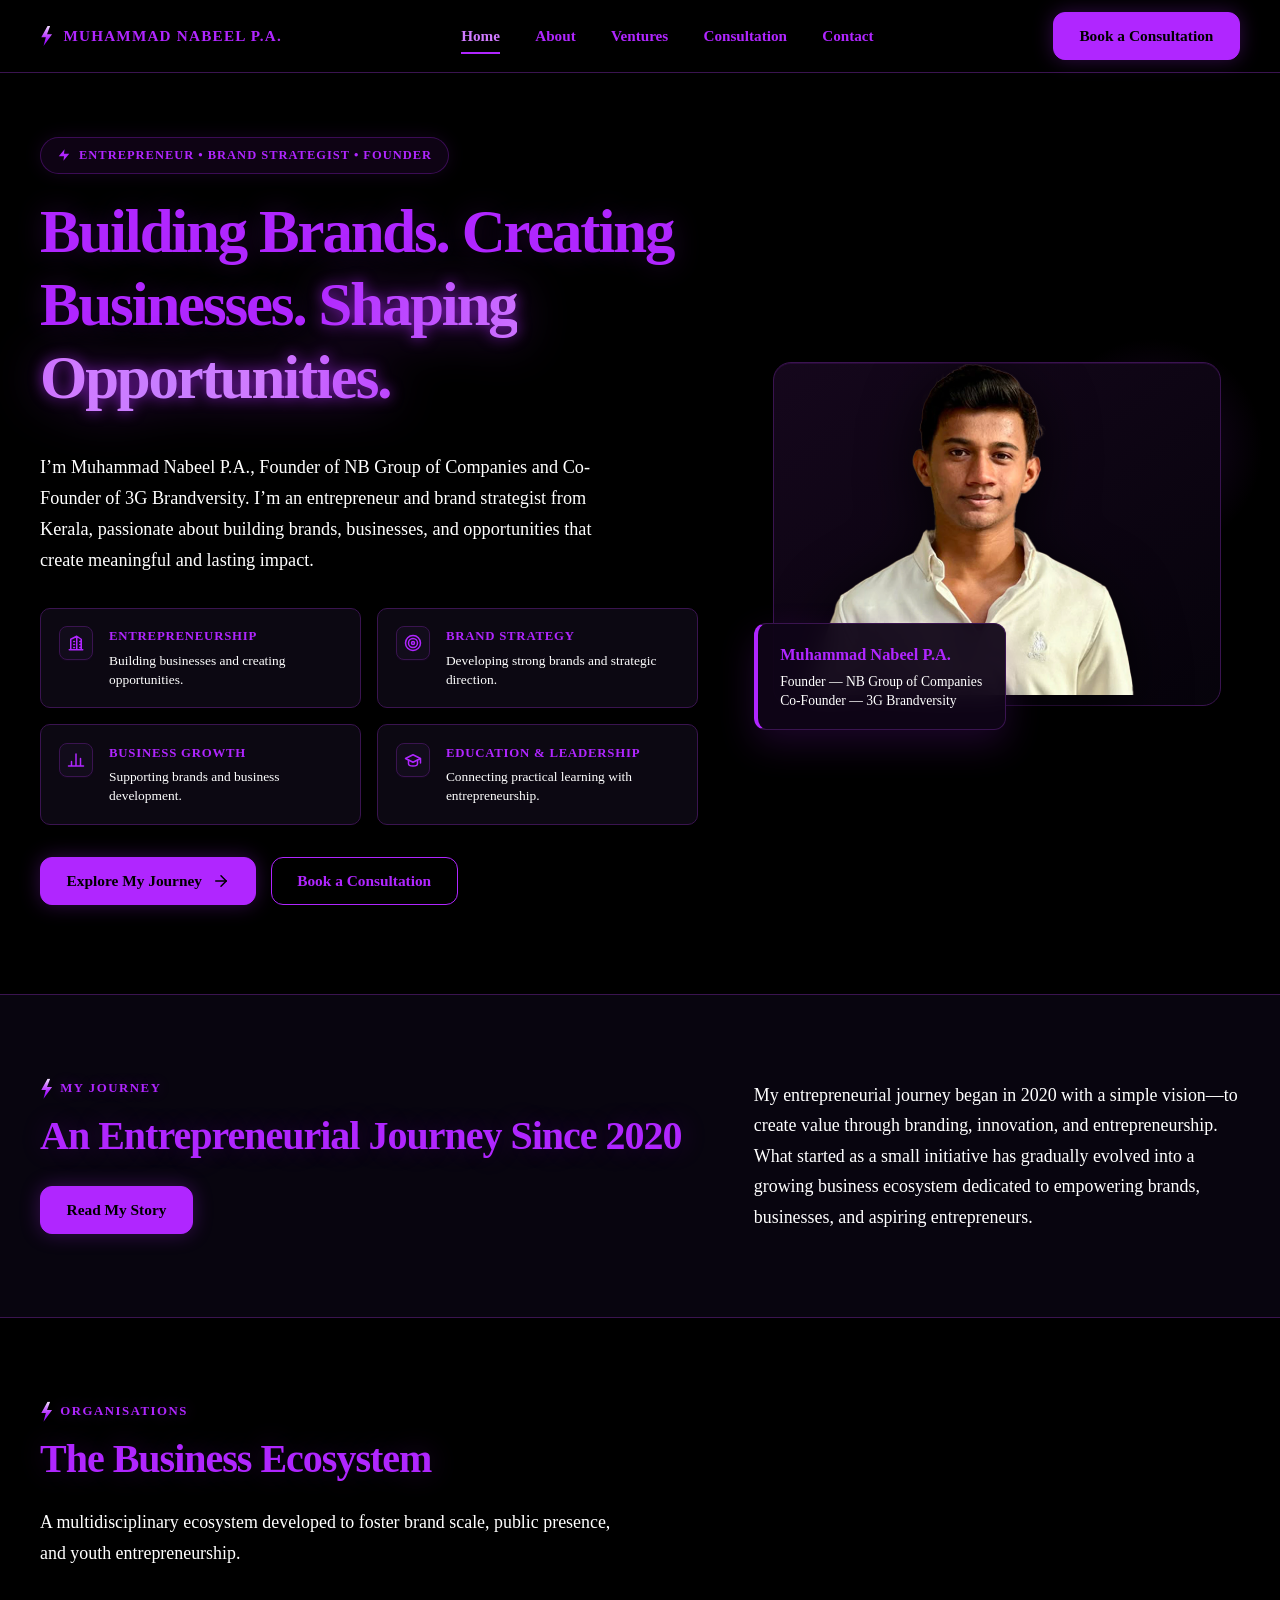
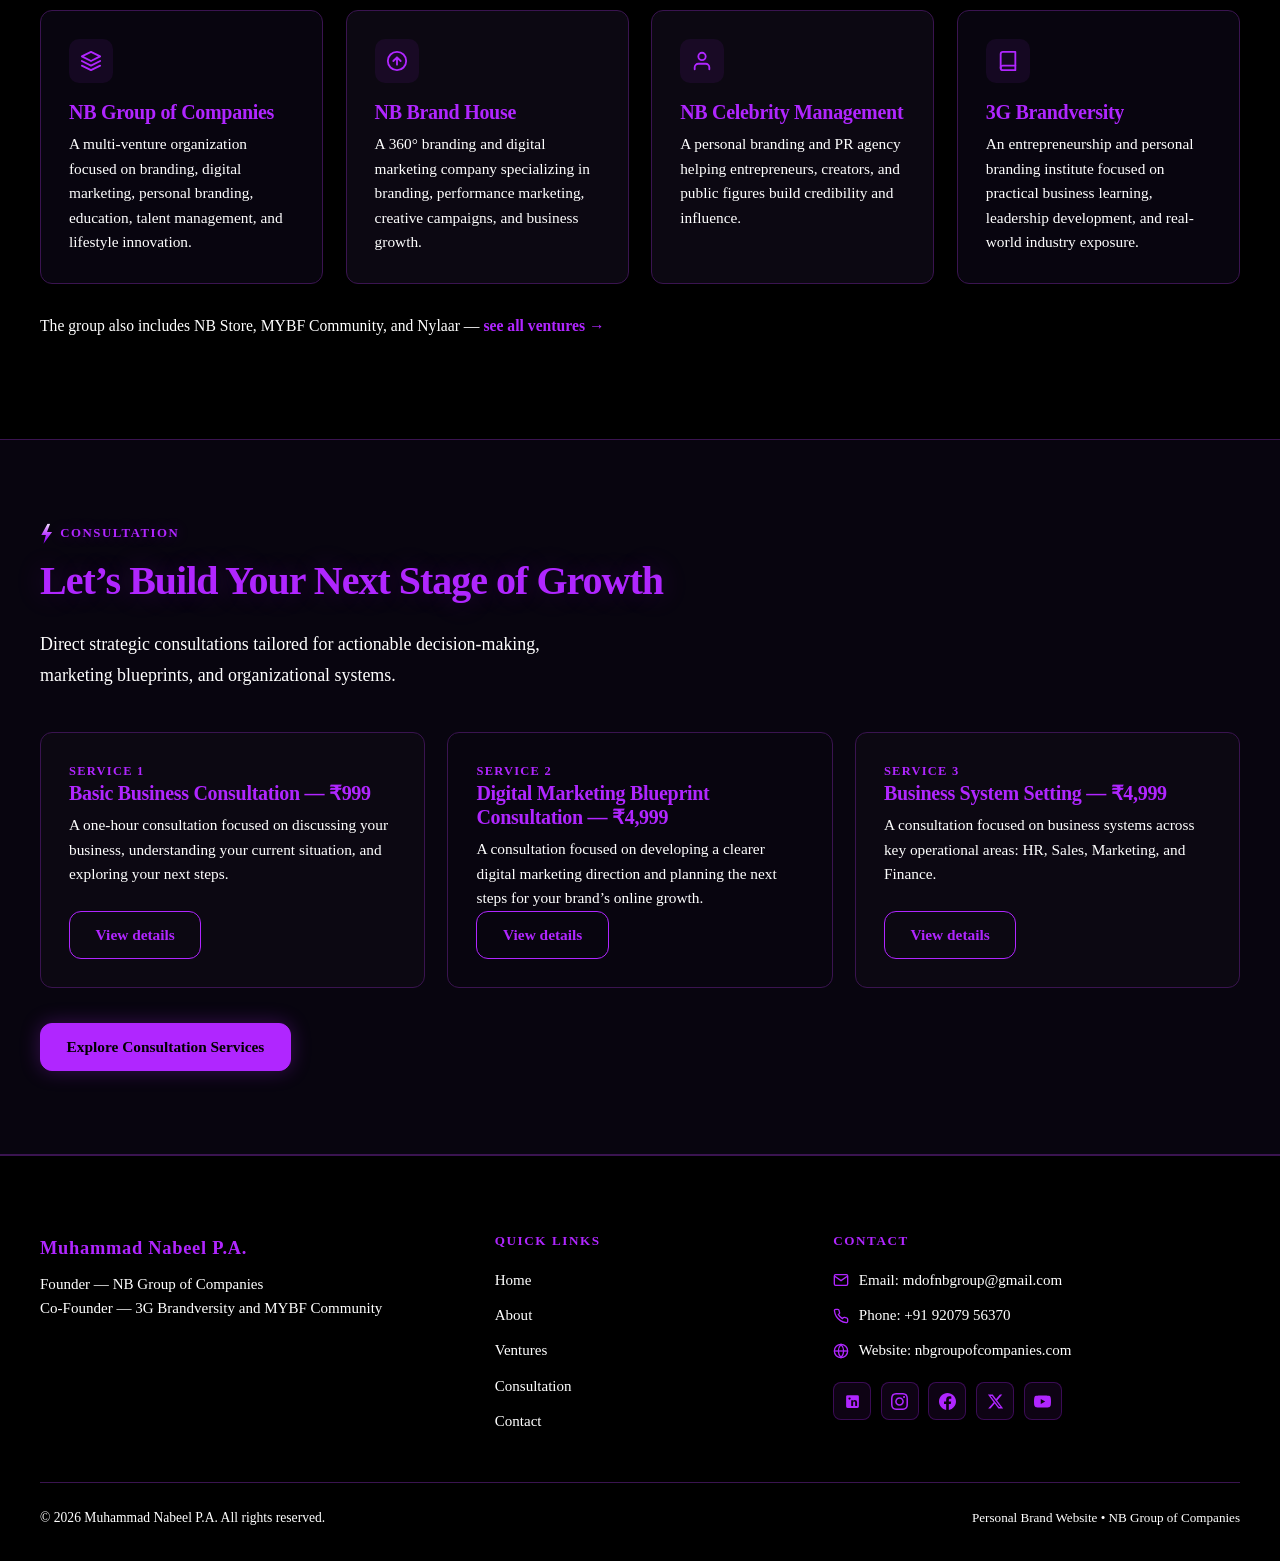
==== commit 7225ca6b: "Update portfolio theme, typography, and ventures page" ====
--- a/index.html
+++ b/index.html
@@ -10,9 +10,6 @@
   <meta property="og:description" content="Founder of NB Group of Companies and Co-Founder of 3G Brandversity. Entrepreneur and brand strategist from Kerala.">
   <meta property="og:image" content="assets/images/nabeel-profile.webp">
   <link rel="icon" href="favicon.ico">
-  <link rel="preconnect" href="https://fonts.googleapis.com">
-  <link rel="preconnect" href="https://fonts.gstatic.com" crossorigin>
-  <link href="https://fonts.googleapis.com/css2?family=Plus+Jakarta+Sans:wght@400;500;600;700;800&display=swap" rel="stylesheet">
   <link rel="stylesheet" href="css/style.css">
 </head>
 <body>
@@ -31,6 +28,7 @@
       <ul class="nav-links" id="site-menu">
         <li><a href="index.html" aria-current="page">Home</a></li>
         <li><a href="about.html">About</a></li>
+        <li><a href="ventures.html">Ventures</a></li>
         <li><a href="consultation.html">Consultation</a></li>
         <li><a href="contact.html">Contact</a></li>
         <li class="m-cta">
@@ -47,7 +45,7 @@
       <div class="wrap hero-grid">
         <div class="hero-content">
           <div class="badge">
-            <svg width="14" height="14" viewBox="0 0 24 24" fill="none" stroke="currentColor" stroke-width="2.5" stroke-linecap="round" stroke-linejoin="round" aria-hidden="true"><circle cx="12" cy="12" r="10"/><polyline points="12 6 12 12 16 14"/></svg>
+            <svg width="14" height="14" viewBox="0 0 24 24" fill="currentColor" aria-hidden="true"><path d="M13 2 3 14h9l-1 8 10-12h-9l1-8z"/></svg>
             <span>ENTREPRENEUR &bull; BRAND STRATEGIST &bull; FOUNDER</span>
           </div>
           <h1>Building Brands. Creating Businesses. <span class="hl">Shaping Opportunities.</span></h1>
@@ -133,7 +131,7 @@
         <div class="grid g4">
           <article class="card tint">
             <div class="card-icon" aria-hidden="true">
-              <svg viewBox="0 0 24 24"><polygon points="12 2 2 7 12 12 22 7 12 2"><polyline points="2 17 12 22 22 17"/><polyline points="2 12 12 17 22 12"/></svg>
+              <svg viewBox="0 0 24 24"><polygon points="12 2 2 7 12 12 22 7 12 2"/><polyline points="2 17 12 22 22 17"/><polyline points="2 12 12 17 22 12"/></svg>
             </div>
             <h3>NB Group of Companies</h3>
             <p>A multi-venture organization focused on branding, digital marketing, personal branding, education, talent management, and lifestyle innovation.</p>
@@ -160,7 +158,7 @@
             <p>An entrepreneurship and personal branding institute focused on practical business learning, leadership development, and real-world industry exposure.</p>
           </article>
         </div>
-        <p style="margin-top: 1.8rem; color: var(--muted); font-size: 0.98rem;">The group also includes NB Store, MYBF Community, and Nylaar &mdash; <a href="about.html#ventures" style="font-weight: 600;">see all ventures &rarr;</a></p>
+        <p style="margin-top: 1.8rem; color: var(--muted); font-size: 0.98rem;">The group also includes NB Store, MYBF Community, and Nylaar &mdash; <a href="ventures.html" style="font-weight: 600;">see all ventures &rarr;</a></p>
       </div>
     </section>
 
@@ -218,6 +216,7 @@
           <ul>
             <li><a href="index.html">Home</a></li>
             <li><a href="about.html">About</a></li>
+            <li><a href="ventures.html">Ventures</a></li>
             <li><a href="consultation.html">Consultation</a></li>
             <li><a href="contact.html">Contact</a></li>
           </ul>
@@ -259,7 +258,7 @@
       </div>
       <div class="copy">
         <p style="margin: 0;">&copy; <span id="year">2026</span> Muhammad Nabeel P.A. All rights reserved.</p>
-        <p style="margin: 0; font-size: 0.82rem; color: #7CA5DE;">Personal Brand Website &bull; NB Group of Companies</p>
+        <p style="margin: 0; font-size: 0.82rem;">Personal Brand Website &bull; NB Group of Companies</p>
       </div>
     </div>
   </footer>
--- a/css/style.css
+++ b/css/style.css
@@ -1,24 +1,33 @@
 /* ==========================================================================
    MUHAMMAD NABEEL P.A. — OFFICIAL PERSONAL BRAND WEBSITE
-   Color Palette: White, Pale Blue (#F5F8FF), Light Blue (#EAF2FF),
-   Primary Blue (#155EEF), Deep Blue (#123B7A)
+   Color Palette: Black (#000000), Dark Surface (#0C0812),
+   Neon Purple (#B026FF), Electric Purple (#8B00FF), White (#FFFFFF)
    ========================================================================== */
 
-@import url('https://fonts.googleapis.com/css2?family=Plus+Jakarta+Sans:wght@400;500;600;700;800&display=swap');
-
 :root {
-  --blue: #155EEF;
-  --blue-hover: #0F4CD1;
-  --deep: #123B7A;
-  --deep-hover: #0C2854;
-  --light: #EAF2FF;
-  --pale: #F5F8FF;
+  --font-body: "Times New Roman", Times, Georgia, serif;
+
+  --bg: #000000;
+  --surface: #0C0812;
+  --surface-2: #120C1B;
+  --surface-3: #1A1026;
+
+  --blue: #B026FF;
+  --blue-hover: #D07BFF;
+  --deep: #8B00FF;
+  --deep-hover: #C77DFF;
+  --light: #1A0A26;
+  --pale: #08050F;
   --white: #FFFFFF;
-  --text: #172B4D;
-  --muted: #667085;
-  --border: #DCE5F2;
-  --border-light: #E8EEF8;
-  --border-hover: #B2CCFF;
+  --text: #FFFFFF;
+  --muted: #FFFFFF;
+  --border: #3A1450;
+  --border-light: #1F0C2B;
+  --border-hover: #B026FF;
+
+  --neon-soft: rgba(176, 38, 255, 0.08);
+  --neon-border: rgba(176, 38, 255, 0.28);
+  --neon-glow: rgba(176, 38, 255, 0.22);
 
   --wa: #25D366;
   --wa-deep: #1EBE5D;
@@ -28,11 +37,11 @@
   --r-lg: 18px;
   --r-full: 9999px;
 
-  --shadow-xs: 0 1px 2px rgba(18, 59, 122, 0.04);
-  --shadow-sm: 0 2px 8px rgba(18, 59, 122, 0.06);
-  --shadow-md: 0 6px 20px rgba(18, 59, 122, 0.08);
-  --shadow-lg: 0 14px 36px rgba(18, 59, 122, 0.12);
-  --shadow-card-hover: 0 12px 28px rgba(21, 94, 239, 0.1);
+  --shadow-xs: 0 1px 2px rgba(176, 38, 255, 0.06);
+  --shadow-sm: 0 2px 8px rgba(176, 38, 255, 0.1);
+  --shadow-md: 0 6px 20px rgba(176, 38, 255, 0.12);
+  --shadow-lg: 0 14px 36px rgba(176, 38, 255, 0.16);
+  --shadow-card-hover: 0 12px 28px rgba(176, 38, 255, 0.2);
 
   --transition-fast: 0.15s ease;
   --transition-normal: 0.25s ease;
@@ -40,6 +49,10 @@
 
 *, *::before, *::after {
   box-sizing: border-box;
+}
+
+button, input, select, textarea {
+  font-family: inherit;
 }
 
 html {
@@ -49,9 +62,9 @@
 
 body {
   margin: 0;
-  font-family: 'Plus Jakarta Sans', system-ui, -apple-system, BlinkMacSystemFont, 'Segoe UI', Roboto, sans-serif;
+  font-family: var(--font-body);
   color: var(--text);
-  background-color: var(--white);
+  background-color: var(--bg);
   line-height: 1.65;
   font-size: 1rem;
   -webkit-font-smoothing: antialiased;
@@ -75,10 +88,14 @@
 }
 
 h1, h2, h3, h4 {
-  color: var(--text);
+  color: var(--blue);
   line-height: 1.2;
   letter-spacing: -0.025em;
   margin: 0 0 0.6em;
+}
+
+h1, h2 {
+  text-shadow: 0 0 28px rgba(176, 38, 255, 0.22);
 }
 
 h1 {
@@ -177,7 +194,7 @@
   background: var(--blue);
   transform: rotate(45deg);
   border-radius: 2px;
-  box-shadow: 0 2px 6px rgba(21, 94, 239, 0.35);
+  box-shadow: 0 2px 6px rgba(176, 38, 255, 0.35);
   flex-shrink: 0;
 }
 
@@ -305,14 +322,14 @@
   background-color: var(--blue);
   color: var(--white);
   border-color: var(--blue);
-  box-shadow: 0 4px 14px rgba(21, 94, 239, 0.25);
+  box-shadow: 0 4px 14px rgba(176, 38, 255, 0.25);
 }
 
 .btn-primary:hover {
   background-color: var(--deep);
   border-color: var(--deep);
   color: var(--white);
-  box-shadow: 0 6px 18px rgba(18, 59, 122, 0.3);
+  box-shadow: 0 6px 18px rgba(120, 20, 180, 0.3);
   transform: translateY(-1px);
 }
 
@@ -334,14 +351,14 @@
   color: var(--white);
   border-color: var(--deep);
   width: 100%;
-  box-shadow: 0 4px 14px rgba(18, 59, 122, 0.2);
+  box-shadow: 0 4px 14px rgba(120, 20, 180, 0.2);
 }
 
 .btn-wa:hover {
   background-color: var(--blue);
   border-color: var(--blue);
   color: var(--white);
-  box-shadow: 0 6px 20px rgba(21, 94, 239, 0.3);
+  box-shadow: 0 6px 20px rgba(176, 38, 255, 0.3);
   transform: translateY(-2px);
 }
 
@@ -438,7 +455,7 @@
 
 .card.tint {
   background: var(--pale);
-  border-color: #D6E4FA;
+  border-color: #EBD6FA;
 }
 
 .card.tint:hover {
@@ -455,6 +472,16 @@
   font-size: 0.96rem;
   margin: 0;
   line-height: 1.6;
+}
+
+.venture-tag {
+  display: block;
+  font-size: 0.72rem;
+  font-weight: 800;
+  letter-spacing: 0.1em;
+  text-transform: uppercase;
+  color: var(--blue);
+  margin-bottom: 0.35rem;
 }
 
 .card-icon {
@@ -507,7 +534,7 @@
   letter-spacing: 0.08em;
   padding: 0.45rem 1rem;
   border-radius: var(--r-full);
-  border: 1px solid #D1E3FF;
+  border: 1px solid #E6D1FF;
   margin-bottom: 1.4rem;
 }
 
@@ -589,7 +616,7 @@
   position: absolute;
   inset: 12% 4% 1.5rem 4%;
   background: linear-gradient(145deg, var(--light) 0%, var(--pale) 100%);
-  border: 1px solid #D5E4FA;
+  border: 1px solid #EBD5FA;
   border-radius: var(--r-lg);
   box-shadow: inset 0 1px 0 rgba(255, 255, 255, 0.8);
 }
@@ -601,7 +628,7 @@
   right: -5%;
   width: 220px;
   height: 220px;
-  background: radial-gradient(circle, rgba(21, 94, 239, 0.12) 0%, transparent 70%);
+  background: radial-gradient(circle, rgba(176, 38, 255, 0.12) 0%, transparent 70%);
   border-radius: 50%;
   pointer-events: none;
 }
@@ -614,7 +641,7 @@
   aspect-ratio: 1869 / 1490;
   object-fit: cover;
   object-position: 50% 18%;
-  filter: drop-shadow(0 14px 28px rgba(18, 59, 122, 0.14));
+  filter: drop-shadow(0 14px 28px rgba(120, 20, 180, 0.14));
 }
 
 .id-card {
@@ -688,7 +715,7 @@
   aspect-ratio: 1869 / 1490;
   object-fit: cover;
   object-position: 50% 18%;
-  filter: drop-shadow(0 10px 24px rgba(18, 59, 122, 0.12));
+  filter: drop-shadow(0 10px 24px rgba(120, 20, 180, 0.12));
 }
 
 /* ==========================================================================
@@ -752,7 +779,7 @@
   place-items: center;
   font-weight: 800;
   font-size: 0.95rem;
-  box-shadow: 0 4px 10px rgba(21, 94, 239, 0.3);
+  box-shadow: 0 4px 10px rgba(176, 38, 255, 0.3);
 }
 
 .tick {
@@ -888,7 +915,7 @@
 
 /* Call to Action Band */
 .cta-band {
-  background: linear-gradient(135deg, var(--deep) 0%, #0d2854 100%);
+  background: linear-gradient(135deg, var(--deep) 0%, #280D54 100%);
   color: var(--white);
   border-radius: var(--r-lg);
   padding: clamp(2.4rem, 5vw, 3.8rem);
@@ -909,7 +936,7 @@
   bottom: -50px;
   width: 260px;
   height: 260px;
-  background: radial-gradient(circle, rgba(21, 94, 239, 0.3) 0%, transparent 70%);
+  background: radial-gradient(circle, rgba(176, 38, 255, 0.3) 0%, transparent 70%);
   border-radius: 50%;
   pointer-events: none;
 }
@@ -922,7 +949,7 @@
 
 .cta-band p {
   margin: 0;
-  color: #C9DCFB;
+  color: #E6C9FB;
   font-size: 1.05rem;
   max-width: 54ch;
 }
@@ -974,9 +1001,9 @@
 }
 
 .service-card.accent {
-  border-color: #B2CCFF;
+  border-color: #D6B2FF;
   background: linear-gradient(180deg, var(--white) 0%, var(--pale) 100%);
-  box-shadow: 0 6px 24px rgba(21, 94, 239, 0.08);
+  box-shadow: 0 6px 24px rgba(176, 38, 255, 0.08);
 }
 
 .service-card.accent:hover {
@@ -1079,7 +1106,7 @@
   text-align: center;
   padding: 0.65rem 0.5rem;
   border-radius: 8px;
-  border: 1px solid #D6E4FA;
+  border: 1px solid #EBD6FA;
   display: flex;
   align-items: center;
   justify-content: center;
@@ -1115,7 +1142,7 @@
   font-weight: 800;
   font-size: 1rem;
   margin-bottom: 1.1rem;
-  box-shadow: 0 4px 12px rgba(21, 94, 239, 0.3);
+  box-shadow: 0 4px 12px rgba(176, 38, 255, 0.3);
 }
 
 /* FAQ Accordion */
@@ -1302,7 +1329,7 @@
    ========================================================================== */
 .site-footer {
   background-color: var(--deep);
-  color: #C9DCFB;
+  color: #E6C9FB;
   padding: clamp(3.5rem, 6vw, 4.8rem) 0 2rem;
   font-size: 0.94rem;
 }
@@ -1323,7 +1350,7 @@
 }
 
 .foot-brand p {
-  color: #C9DCFB;
+  color: #E6C9FB;
   margin: 0;
   line-height: 1.6;
 }
@@ -1346,7 +1373,7 @@
 }
 
 .site-footer a {
-  color: #C9DCFB;
+  color: #E6C9FB;
   text-decoration: none;
   transition: color var(--transition-fast);
 }
@@ -1360,13 +1387,13 @@
   display: flex;
   align-items: center;
   gap: 0.6rem;
-  color: #C9DCFB;
+  color: #E6C9FB;
 }
 
 .foot-contact-item svg {
   width: 16px;
   height: 16px;
-  stroke: #C9DCFB;
+  stroke: #E6C9FB;
   fill: none;
   stroke-width: 2;
   flex-shrink: 0;
@@ -1388,7 +1415,7 @@
   border-radius: 8px;
   background: rgba(255, 255, 255, 0.08);
   border: 1px solid rgba(255, 255, 255, 0.18);
-  color: #C9DCFB;
+  color: #E6C9FB;
   transition: all var(--transition-fast);
 }
 
@@ -1410,7 +1437,7 @@
   margin-top: 3rem;
   padding-top: 1.5rem;
   font-size: 0.85rem;
-  color: #98B8EB;
+  color: #BE98EB;
   display: flex;
   align-items: center;
   justify-content: space-between;
@@ -1456,9 +1483,9 @@
 }
 
 /* ==========================================================================
-   RESPONSIVE BREAKPOINTS
+   RESPONSIVE BREAKPOINTS (TABLET & MOBILE)
    ========================================================================== */
-/* Tablet */
+/* Tablet (max-width: 960px) */
 @media (max-width: 960px) {
   .hero-grid, .split {
     grid-template-columns: 1fr;
@@ -1471,8 +1498,24 @@
 
   .portrait-wrapper {
     order: 2;
-    max-width: 480px;
+    display: flex;
+    flex-direction: column;
+    align-items: center;
+    max-width: 440px;
     margin-inline: auto;
+    padding-bottom: 0;
+    width: 100%;
+  }
+
+  .id-card {
+    position: relative;
+    left: auto;
+    bottom: auto;
+    width: 100%;
+    max-width: 100%;
+    margin-top: 1.2rem;
+    border-radius: var(--r);
+    box-shadow: var(--shadow-md);
   }
 
   .g3, .g4 {
@@ -1537,7 +1580,7 @@
     color: var(--white) !important;
     border-bottom: none !important;
     text-align: center;
-    box-shadow: 0 4px 14px rgba(21, 94, 239, 0.25);
+    box-shadow: 0 4px 14px rgba(176, 38, 255, 0.25);
   }
 }
 
@@ -1547,31 +1590,108 @@
   }
 }
 
-/* Mobile */
-@media (max-width: 600px) {
-  .g2, .g3, .g4 {
-    grid-template-columns: 1fr;
-  }
-
+/* Mobile (max-width: 640px) */
+@media (max-width: 640px) {
+  body {
+    overflow-x: hidden;
+  }
+
+  h1 {
+    font-size: clamp(1.85rem, 6.8vw, 2.5rem);
+    letter-spacing: -0.025em;
+  }
+
+  h2 {
+    font-size: clamp(1.5rem, 5.2vw, 2rem);
+  }
+
+  .wrap {
+    width: min(100% - 1.8rem, var(--max));
+  }
+
+  .hero {
+    padding-top: 2rem;
+    padding-bottom: 3.5rem;
+  }
+
+  .hero-grid {
+    gap: 2.2rem;
+  }
+
+  /* Compact 2-column value cards on mobile */
   .mini {
-    grid-template-columns: 1fr;
-    gap: 0.75rem;
-  }
-
+    grid-template-columns: repeat(2, 1fr);
+    gap: 0.65rem;
+    margin-bottom: 1.5rem;
+  }
+
+  .mini .card {
+    padding: 0.85rem 0.75rem;
+    grid-template-columns: 28px 1fr;
+    gap: 0.2rem 0.5rem;
+  }
+
+  .mini-icon {
+    width: 28px;
+    height: 28px;
+  }
+
+  .mini-icon svg {
+    width: 15px;
+    height: 15px;
+  }
+
+  .mini strong {
+    font-size: 0.72rem;
+    letter-spacing: 0.04em;
+  }
+
+  .mini span {
+    font-size: 0.76rem;
+    line-height: 1.35;
+  }
+
+  /* Portrait section centered and framed */
   .portrait-wrapper {
+    max-width: 360px;
+    margin-inline: auto;
     padding-bottom: 0;
     width: 100%;
   }
 
   .portrait-backdrop {
-    inset: 8% 0 0 0;
+    inset: 6% 0 0 0;
+  }
+
+  .portrait-img {
+    max-width: 100%;
   }
 
   .id-card {
-    position: static;
+    position: relative;
+    left: auto;
+    bottom: auto;
+    width: 100%;
     max-width: 100%;
     margin-top: 1rem;
     border-radius: var(--r);
+    padding: 0.95rem 1.15rem;
+  }
+
+  .id-card strong {
+    font-size: 0.96rem;
+  }
+
+  .id-card span {
+    font-size: 0.82rem;
+  }
+
+  .g2, .g3, .g4 {
+    grid-template-columns: 1fr;
+  }
+
+  .service-card {
+    padding: 1.6rem 1.4rem;
   }
 
   .btn {
@@ -1585,6 +1705,7 @@
   .cta-band {
     flex-direction: column;
     align-items: stretch;
+    padding: 2rem 1.5rem;
   }
 
   .cta-band .btn {
@@ -1604,4 +1725,828 @@
   .social-grid {
     grid-template-columns: 1fr;
   }
-}
+
+  .num-list li {
+    grid-template-columns: 38px 1fr;
+    gap: 0.85rem;
+    padding: 1rem;
+    font-size: 0.95rem;
+  }
+
+  .num-list li::before {
+    width: 36px;
+    height: 36px;
+    font-size: 0.85rem;
+  }
+}
+
+/* Very small devices (max-width: 380px) */
+@media (max-width: 380px) {
+  .mini {
+    grid-template-columns: 1fr;
+  }
+
+  .brand {
+    font-size: 0.84rem;
+  }
+}
+
+/* ==========================================================================
+   BLACK & NEON PURPLE THEME
+   Neon purple headings, navigation, labels, links, and primary text.
+   White paragraph copy. Pure black page background.
+   ========================================================================== */
+::selection {
+  background: var(--blue);
+  color: #000000;
+}
+
+body {
+  background-color: var(--bg);
+  color: var(--text);
+}
+
+h1, h2, h3, h4 {
+  color: var(--blue);
+}
+
+h1, h2 {
+  text-shadow: 0 0 28px rgba(176, 38, 255, 0.22);
+}
+
+p {
+  color: var(--white);
+}
+
+/* Header and navigation */
+.site-header {
+  background: rgba(0, 0, 0, 0.9);
+  border-bottom-color: var(--border);
+}
+
+.site-header.scrolled {
+  box-shadow: 0 2px 20px rgba(176, 38, 255, 0.12);
+}
+
+.brand {
+  color: var(--blue);
+}
+
+.brand:hover {
+  color: var(--blue-hover);
+}
+
+.brand-icon {
+  background: var(--blue);
+  box-shadow: 0 0 14px rgba(176, 38, 255, 0.65);
+}
+
+.nav-links a {
+  color: var(--blue);
+}
+
+.nav-links a:hover,
+.nav-links a[aria-current="page"] {
+  color: var(--blue-hover);
+}
+
+.nav-links a[aria-current="page"] {
+  border-bottom-color: var(--blue);
+}
+
+.menu-btn {
+  background: var(--surface);
+  border-color: var(--border);
+  color: var(--blue);
+}
+
+.menu-btn:hover {
+  background: var(--surface-2);
+  border-color: var(--border-hover);
+}
+
+.menu-btn span,
+.menu-btn span::before,
+.menu-btn span::after {
+  background: var(--blue);
+}
+
+/* Buttons */
+.btn-primary {
+  background-color: var(--blue);
+  border-color: var(--blue);
+  color: #000000;
+  box-shadow: 0 0 20px rgba(176, 38, 255, 0.28);
+}
+
+.btn-primary:hover {
+  background-color: var(--blue-hover);
+  border-color: var(--blue-hover);
+  color: #000000;
+  box-shadow: 0 0 28px rgba(176, 38, 255, 0.45);
+}
+
+.btn-outline {
+  background-color: transparent;
+  color: var(--blue);
+  border-color: var(--blue);
+}
+
+.btn-outline:hover {
+  background-color: var(--neon-soft);
+  color: var(--blue-hover);
+  border-color: var(--blue-hover);
+}
+
+.btn-wa {
+  background-color: var(--blue);
+  border-color: var(--blue);
+  color: #000000;
+  box-shadow: 0 0 20px rgba(176, 38, 255, 0.25);
+}
+
+.btn-wa:hover {
+  background-color: var(--blue-hover);
+  border-color: var(--blue-hover);
+  color: #000000;
+  box-shadow: 0 0 28px rgba(176, 38, 255, 0.4);
+}
+
+.skip {
+  background: var(--blue);
+  color: #000000;
+}
+
+/* Sections and shared surfaces */
+.alt {
+  background-color: var(--pale);
+  border-block-color: var(--border);
+}
+
+.page-hero {
+  background: linear-gradient(180deg, var(--pale) 0%, var(--bg) 100%);
+  border-bottom-color: var(--border);
+}
+
+.label {
+  color: var(--blue);
+}
+
+.label::before {
+  background: var(--blue);
+  box-shadow: 0 0 10px rgba(176, 38, 255, 0.6);
+}
+
+.lead {
+  color: var(--white);
+}
+
+.hl {
+  color: var(--blue);
+}
+
+.card {
+  background: var(--surface);
+  border-color: var(--border);
+}
+
+.card.tint {
+  background: var(--pale);
+  border-color: var(--border);
+}
+
+.card:hover,
+.card.tint:hover {
+  background: var(--surface-2);
+  border-color: var(--border-hover);
+}
+
+.card h3 {
+  color: var(--blue);
+}
+
+.card p {
+  color: var(--white);
+}
+
+.card-icon {
+  background: var(--neon-soft);
+  color: var(--blue);
+}
+
+.card-icon svg {
+  stroke: var(--blue);
+}
+
+.venture-tag,
+.sn {
+  color: var(--blue);
+}
+
+/* Home hero */
+.badge {
+  background-color: var(--neon-soft);
+  color: var(--blue);
+  border-color: var(--neon-border);
+  box-shadow: 0 0 18px rgba(176, 38, 255, 0.1);
+}
+
+.mini .card {
+  background: var(--surface);
+  border-color: var(--border);
+}
+
+.mini .card:hover {
+  background: var(--surface-2);
+  border-color: var(--border-hover);
+}
+
+.mini-icon {
+  background: var(--surface-2);
+  border-color: var(--border);
+  color: var(--blue);
+}
+
+.mini-icon svg {
+  stroke: var(--blue);
+}
+
+.mini strong {
+  color: var(--blue);
+}
+
+.mini span {
+  color: var(--white);
+}
+
+.portrait-backdrop {
+  background: linear-gradient(145deg, #15071C 0%, #06030B 100%);
+  border-color: var(--border);
+  box-shadow: inset 0 1px 0 rgba(176, 38, 255, 0.12);
+}
+
+.portrait-wrapper::before {
+  background: radial-gradient(circle, rgba(176, 38, 255, 0.16) 0%, transparent 70%);
+}
+
+.portrait-img {
+  filter: drop-shadow(0 14px 28px rgba(0, 0, 0, 0.8));
+}
+
+.id-card {
+  background: rgba(15, 5, 24, 0.94);
+  border-color: var(--border);
+  border-left-color: var(--blue);
+  box-shadow: 0 14px 36px rgba(176, 38, 255, 0.16);
+}
+
+.id-card strong {
+  color: var(--blue);
+}
+
+.id-card span {
+  color: var(--white);
+}
+
+.photo-frame {
+  background: linear-gradient(145deg, var(--surface-2), var(--bg));
+  border-color: var(--border);
+  box-shadow: var(--shadow-md);
+}
+
+.photo-frame img {
+  filter: drop-shadow(0 10px 24px rgba(0, 0, 0, 0.75));
+}
+
+/* About and content blocks */
+.quote-box {
+  background: #15071C;
+  border-left-color: var(--blue);
+  box-shadow: 0 0 24px rgba(176, 38, 255, 0.08);
+}
+
+.quote {
+  color: var(--blue);
+}
+
+.num-list li {
+  background: var(--surface);
+  border-color: var(--border);
+  color: var(--white);
+  box-shadow: var(--shadow-xs);
+}
+
+.num-list li:hover {
+  border-color: var(--blue);
+  box-shadow: 0 0 18px rgba(176, 38, 255, 0.12);
+}
+
+.num-list li::before {
+  background: var(--blue);
+  color: #000000;
+  box-shadow: 0 0 16px rgba(176, 38, 255, 0.4);
+}
+
+.tick {
+  color: var(--white);
+}
+
+.tick li::before {
+  background: var(--blue);
+  box-shadow: 0 0 8px rgba(176, 38, 255, 0.6);
+}
+
+.event-card {
+  background: var(--surface);
+  border-color: var(--border);
+}
+
+.event-card:hover {
+  border-color: var(--blue);
+  box-shadow: 0 0 20px rgba(176, 38, 255, 0.14);
+}
+
+.event-icon {
+  background: var(--neon-soft);
+  color: var(--blue);
+}
+
+.event-icon svg {
+  stroke: var(--blue);
+}
+
+.event-name {
+  color: var(--blue);
+}
+
+.award-card {
+  background: var(--surface);
+  border-color: var(--border);
+}
+
+.award-card:hover {
+  border-color: var(--blue);
+  box-shadow: 0 0 24px rgba(176, 38, 255, 0.16);
+}
+
+.award-icon {
+  background: var(--neon-soft);
+}
+
+.award-icon svg {
+  stroke: var(--blue);
+}
+
+.award-card h3 {
+  color: var(--blue);
+}
+
+.award-card p {
+  color: var(--white);
+}
+
+/* CTA band */
+.cta-band {
+  background: linear-gradient(135deg, #16071E 0%, #09020B 100%);
+  border: 1px solid var(--border);
+  color: var(--white);
+  box-shadow: 0 14px 40px rgba(176, 38, 255, 0.12);
+}
+
+.cta-band::after {
+  background: radial-gradient(circle, rgba(176, 38, 255, 0.22) 0%, transparent 70%);
+}
+
+.cta-band h2 {
+  color: var(--blue);
+}
+
+.cta-band p {
+  color: var(--white);
+}
+
+.cta-band .btn-primary {
+  background: var(--blue);
+  color: #000000;
+  border-color: var(--blue);
+  box-shadow: 0 0 20px rgba(176, 38, 255, 0.3);
+}
+
+.cta-band .btn-primary:hover {
+  background: var(--blue-hover);
+  color: #000000;
+  border-color: var(--blue-hover);
+}
+
+.cta-band .btn-outline {
+  background: transparent;
+  color: var(--blue);
+  border-color: var(--neon-border);
+}
+
+.cta-band .btn-outline:hover {
+  background: var(--neon-soft);
+  border-color: var(--blue);
+  color: var(--blue-hover);
+}
+
+/* Consultation */
+.service-card {
+  background: var(--surface);
+  border-color: var(--border);
+  box-shadow: var(--shadow-xs);
+}
+
+.service-card:hover {
+  border-color: var(--blue);
+  box-shadow: 0 0 28px rgba(176, 38, 255, 0.18);
+}
+
+.service-card.accent {
+  background: linear-gradient(180deg, var(--surface-2) 0%, var(--bg) 100%);
+  border-color: var(--neon-border);
+  box-shadow: 0 0 26px rgba(176, 38, 255, 0.1);
+}
+
+.service-card.accent:hover {
+  border-color: var(--blue);
+  box-shadow: 0 0 34px rgba(176, 38, 255, 0.2);
+}
+
+.service-card h2,
+.service-card h3,
+.price,
+.areas-label,
+.areas li {
+  color: var(--blue);
+}
+
+.service-card p {
+  color: var(--white);
+}
+
+.price-sub {
+  color: var(--white);
+}
+
+.dur {
+  background: var(--neon-soft);
+  color: var(--blue);
+}
+
+.dur svg {
+  stroke: var(--blue);
+}
+
+.areas li {
+  background: var(--neon-soft);
+  border-color: var(--neon-border);
+}
+
+.areas li svg {
+  stroke: var(--blue);
+}
+
+.step-number {
+  background: var(--blue);
+  color: #000000;
+  box-shadow: 0 0 18px rgba(176, 38, 255, 0.45);
+}
+
+details {
+  background: var(--surface);
+  border-color: var(--border);
+}
+
+details:hover {
+  border-color: var(--border-hover);
+}
+
+details[open] {
+  border-color: var(--blue);
+  background: #15071C;
+  box-shadow: 0 0 20px rgba(176, 38, 255, 0.1);
+}
+
+summary {
+  color: var(--blue);
+}
+
+.summary-icon {
+  background: var(--neon-soft);
+  color: var(--blue);
+}
+
+.summary-icon svg {
+  stroke: var(--blue);
+}
+
+details[open] .summary-icon {
+  background: var(--blue);
+  color: #000000;
+}
+
+details[open] .summary-icon svg {
+  stroke: #000000;
+}
+
+details p {
+  color: var(--white);
+  border-top-color: var(--border);
+}
+
+/* Contact */
+.contact-card {
+  background: var(--surface);
+  border-color: var(--border);
+}
+
+.contact-card:hover {
+  border-color: var(--blue);
+  box-shadow: 0 0 24px rgba(176, 38, 255, 0.16);
+}
+
+.contact-card-icon {
+  background: var(--neon-soft);
+  color: var(--blue);
+}
+
+.contact-card-icon svg {
+  stroke: var(--blue);
+}
+
+.contact-card-info strong,
+.contact-card-info span {
+  color: var(--blue);
+}
+
+.social-card {
+  background: var(--surface);
+  border-color: var(--border);
+  color: var(--blue);
+}
+
+.social-card:hover {
+  background: #15071C;
+  border-color: var(--blue);
+  color: var(--blue-hover);
+  box-shadow: 0 0 20px rgba(176, 38, 255, 0.14);
+}
+
+/* Footer */
+.site-footer {
+  background-color: var(--bg);
+  color: var(--white);
+  border-top: 1px solid var(--border);
+}
+
+.foot-brand strong {
+  color: var(--blue);
+}
+
+.foot-brand p {
+  color: var(--white);
+}
+
+.site-footer h3 {
+  color: var(--blue);
+}
+
+.site-footer a {
+  color: var(--white);
+}
+
+.site-footer a:hover {
+  color: var(--blue-hover);
+}
+
+.foot-contact-item {
+  color: var(--white);
+}
+
+.foot-contact-item svg {
+  stroke: var(--blue);
+}
+
+.site-footer .social-foot a {
+  background: var(--neon-soft);
+  border-color: var(--neon-border);
+  color: var(--blue);
+}
+
+.site-footer .social-foot a:hover {
+  background: var(--blue);
+  border-color: var(--blue);
+  color: #000000;
+  box-shadow: 0 0 18px rgba(176, 38, 255, 0.35);
+}
+
+.copy {
+  border-top-color: var(--border);
+  color: var(--white);
+}
+
+/* Mobile navigation surface */
+@media (max-width: 960px) {
+  .nav-links {
+    background: var(--pale);
+    border-bottom-color: var(--border);
+  }
+
+  .nav-links .m-cta a.btn {
+    color: #000000 !important;
+  }
+}
+
+/* ==========================================================================
+   LIGHTNING / ELECTRIC EFFECTS
+   Neon-purple accents get an electric glow, bolt motifs, and slow surges.
+   ========================================================================== */
+:root {
+  --electric-white: #F3E3FF;
+  --electric-glow: rgba(176, 38, 255, 0.7);
+}
+
+/* Lightning-bolt logo and section labels */
+.brand-icon,
+.label::before {
+  width: 13px;
+  height: 20px;
+  border-radius: 0;
+  transform: none;
+  box-shadow: none;
+  background: linear-gradient(180deg, var(--electric-white) 0%, var(--blue-hover) 28%, var(--blue) 62%, var(--deep) 100%);
+  clip-path: polygon(58% 0%, 10% 56%, 45% 56%, 27% 100%, 93% 41%, 54% 41%, 78% 0%);
+  filter: drop-shadow(0 0 3px var(--electric-white)) drop-shadow(0 0 9px var(--electric-glow));
+  animation: lightning-bolt-flicker 6s ease-in-out infinite;
+}
+
+.brand-icon {
+  animation-delay: 0.9s;
+}
+
+.label {
+  position: relative;
+  text-shadow: 0 0 14px rgba(176, 38, 255, 0.3);
+}
+
+/* Hero highlight — animated electric gradient */
+.hl {
+  color: var(--blue);
+  background-image: linear-gradient(100deg, var(--blue) 0%, var(--blue-hover) 18%, #C77DFF 25%, var(--blue-hover) 32%, var(--blue) 48%, var(--deep) 60%, var(--blue-hover) 78%, var(--blue) 100%);
+  background-size: 240% 100%;
+  -webkit-background-clip: text;
+  background-clip: text;
+  -webkit-text-fill-color: transparent;
+  text-shadow: none;
+  filter: drop-shadow(0 0 7px rgba(176, 38, 255, 0.65)) drop-shadow(0 0 24px rgba(176, 38, 255, 0.3));
+  animation: lightning-text-shimmer 8s linear infinite, lightning-text-surge 7s ease-in-out infinite;
+}
+
+/* Soft electric pulse on headings */
+h1, h2 {
+  animation: lightning-heading-glow 7s ease-in-out infinite;
+}
+
+/* Electric glint across primary buttons */
+.btn-primary,
+.btn-wa {
+  position: relative;
+  overflow: hidden;
+}
+
+.btn-primary::before,
+.btn-wa::before {
+  content: "";
+  position: absolute;
+  top: -40%;
+  bottom: -40%;
+  left: 0;
+  width: 24%;
+  background: linear-gradient(90deg, transparent 0%, rgba(255, 255, 255, 0.75) 50%, transparent 100%);
+  transform: translateX(-240%) skewX(-18deg);
+  animation: lightning-btn-sweep 6s 1s ease-in-out infinite;
+  pointer-events: none;
+}
+
+/* Pulsing electric halo around the hero badge */
+.badge {
+  animation: lightning-badge-glow 5.5s ease-in-out infinite;
+}
+
+/* Faint lightning watermark inside call-to-action bands */
+.cta-band::before {
+  content: "";
+  position: absolute;
+  z-index: 0;
+  top: 1.2rem;
+  right: clamp(1.2rem, 4%, 2.2rem);
+  width: 52px;
+  height: 96px;
+  background: linear-gradient(180deg, var(--electric-white) 0%, var(--blue) 45%, var(--deep) 100%);
+  clip-path: polygon(58% 0%, 10% 56%, 45% 56%, 27% 100%, 93% 41%, 54% 41%, 78% 0%);
+  opacity: 0.16;
+  transform: rotate(8deg);
+  filter: drop-shadow(0 0 18px rgba(176, 38, 255, 0.55));
+  pointer-events: none;
+  animation: lightning-watermark-pulse 9s 1s ease-in-out infinite;
+}
+
+.cta-band > * {
+  position: relative;
+  z-index: 1;
+}
+
+@keyframes lightning-bolt-flicker {
+  0%, 6%, 10%, 54%, 58%, 100% {
+    opacity: 1;
+  }
+  8%, 56% {
+    opacity: 0.55;
+  }
+}
+
+@keyframes lightning-text-shimmer {
+  0% {
+    background-position: 0% 50%;
+  }
+  100% {
+    background-position: 240% 50%;
+  }
+}
+
+@keyframes lightning-text-surge {
+  0%, 100% {
+    filter: drop-shadow(0 0 7px rgba(176, 38, 255, 0.65)) drop-shadow(0 0 24px rgba(176, 38, 255, 0.3));
+  }
+  50% {
+    filter: drop-shadow(0 0 12px rgba(233, 201, 251, 0.9)) drop-shadow(0 0 36px rgba(176, 38, 255, 0.48));
+  }
+}
+
+@keyframes lightning-heading-glow {
+  0%, 100% {
+    text-shadow: 0 0 18px rgba(176, 38, 255, 0.22), 0 0 38px rgba(176, 38, 255, 0.1);
+  }
+  50% {
+    text-shadow: 0 0 24px rgba(233, 201, 251, 0.42), 0 0 56px rgba(176, 38, 255, 0.2);
+  }
+}
+
+@keyframes lightning-btn-sweep {
+  0%, 62% {
+    transform: translateX(-240%) skewX(-18deg);
+    opacity: 0;
+  }
+  64% {
+    opacity: 0.65;
+  }
+  80%, 100% {
+    transform: translateX(520%) skewX(-18deg);
+    opacity: 0;
+  }
+}
+
+@keyframes lightning-badge-glow {
+  0%, 100% {
+    box-shadow: 0 0 18px rgba(176, 38, 255, 0.1);
+    border-color: rgba(176, 38, 255, 0.28);
+  }
+  50% {
+    box-shadow: 0 0 26px rgba(176, 38, 255, 0.28);
+    border-color: rgba(208, 123, 255, 0.6);
+  }
+}
+
+@keyframes lightning-watermark-pulse {
+  0%, 100% {
+    opacity: 0.12;
+    filter: drop-shadow(0 0 14px rgba(176, 38, 255, 0.4));
+  }
+  50% {
+    opacity: 0.24;
+    filter: drop-shadow(0 0 24px rgba(176, 38, 255, 0.7));
+  }
+}
+
+@media (prefers-reduced-motion: reduce) {
+  h1, h2,
+  .hl,
+  .brand-icon,
+  .label::before,
+  .btn-primary::before,
+  .btn-wa::before,
+  .badge,
+  .cta-band::before {
+    animation: none !important;
+  }
+}
+
+@supports not ((background-clip: text) or (-webkit-background-clip: text)) {
+  .hl {
+    background: none;
+    -webkit-text-fill-color: var(--blue);
+    color: var(--blue);
+  }
+}
+
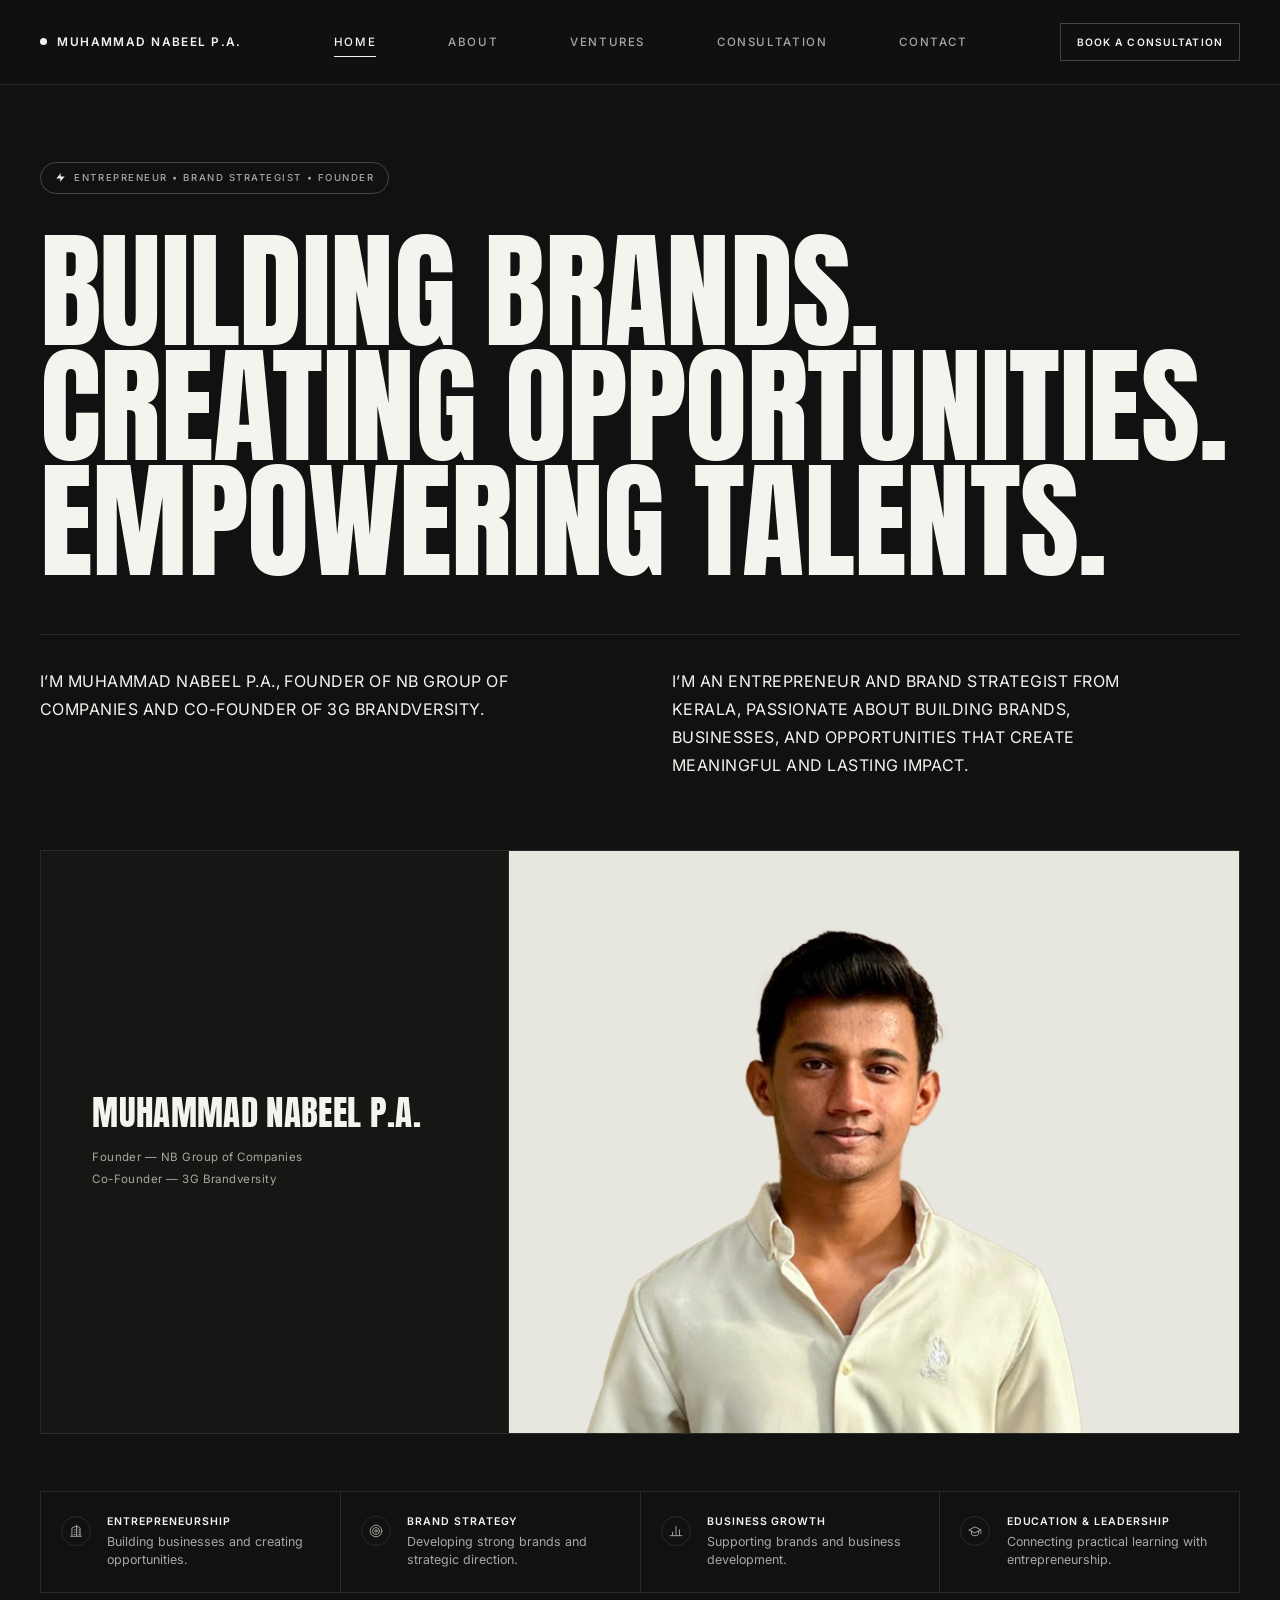
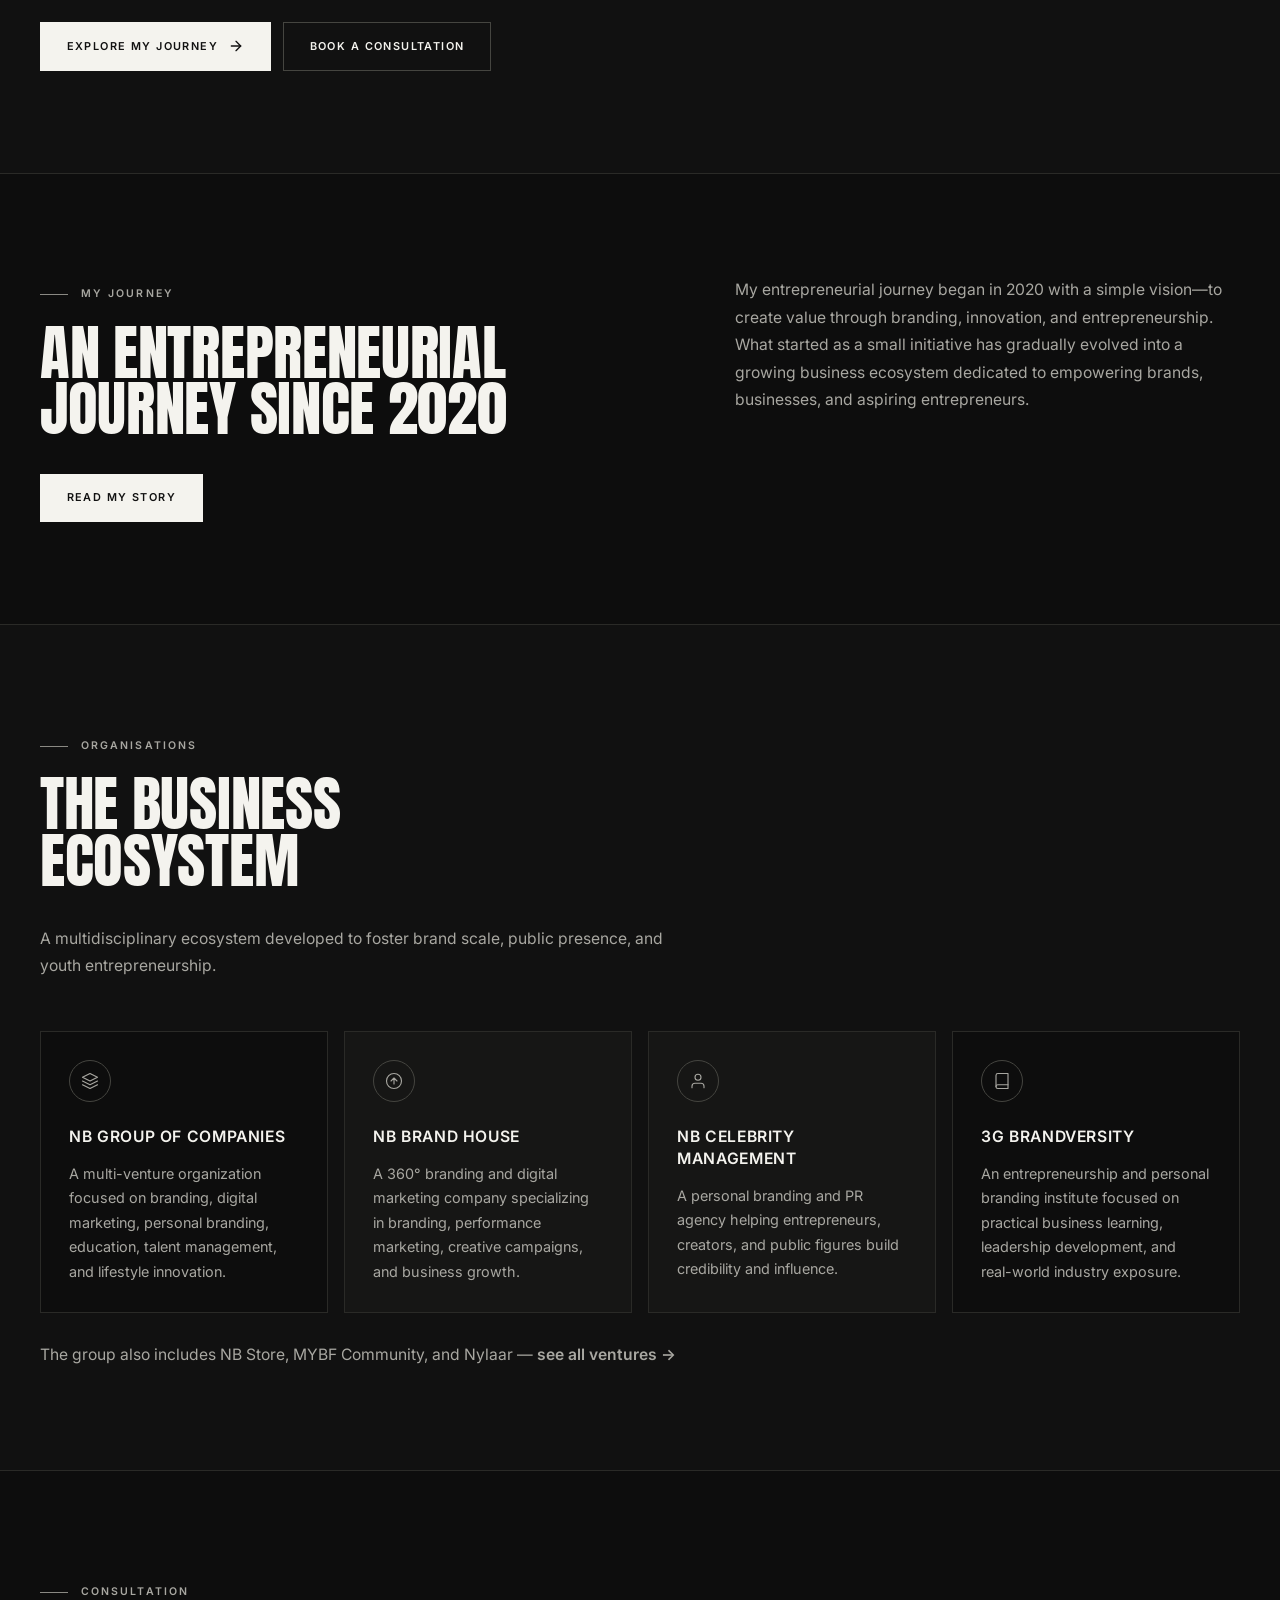
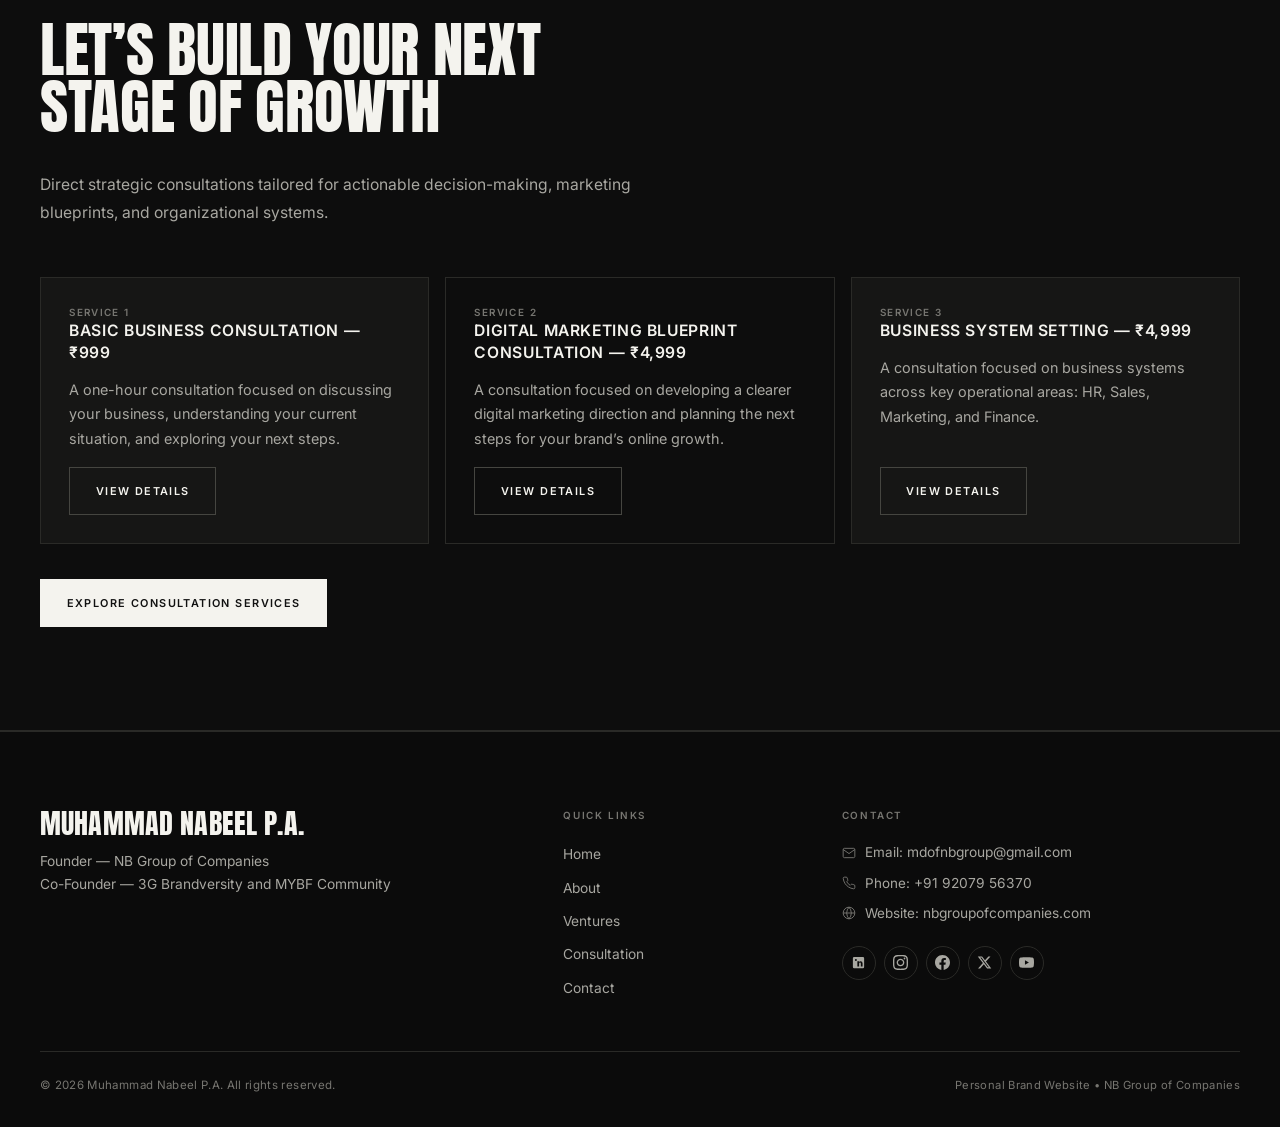
==== commit 911cd30b: "Apply monochrome editorial redesign and refine homepage hero" ====
--- a/index.html
+++ b/index.html
@@ -10,9 +10,12 @@
   <meta property="og:description" content="Founder of NB Group of Companies and Co-Founder of 3G Brandversity. Entrepreneur and brand strategist from Kerala.">
   <meta property="og:image" content="assets/images/nabeel-profile.webp">
   <link rel="icon" href="favicon.ico">
+  <link rel="preconnect" href="https://fonts.googleapis.com">
+  <link rel="preconnect" href="https://fonts.gstatic.com" crossorigin>
+  <link href="https://fonts.googleapis.com/css2?family=Anton&family=Inter:wght@300;400;500;600&display=swap" rel="stylesheet">
   <link rel="stylesheet" href="css/style.css">
 </head>
-<body>
+<body class="home">
   <a class="skip" href="#main">Skip to content</a>
 
   <!-- Header & Navigation -->
@@ -48,50 +51,19 @@
             <svg width="14" height="14" viewBox="0 0 24 24" fill="currentColor" aria-hidden="true"><path d="M13 2 3 14h9l-1 8 10-12h-9l1-8z"/></svg>
             <span>ENTREPRENEUR &bull; BRAND STRATEGIST &bull; FOUNDER</span>
           </div>
-          <h1>Building Brands. Creating Businesses. <span class="hl">Shaping Opportunities.</span></h1>
-          <p class="lead">I’m Muhammad Nabeel P.A., Founder of NB Group of Companies and Co-Founder of 3G Brandversity. I’m an entrepreneur and brand strategist from Kerala, passionate about building brands, businesses, and opportunities that create meaningful and lasting impact.</p>
-
-          <div class="mini">
-            <div class="card">
-              <div class="mini-icon" aria-hidden="true">
-                <svg viewBox="0 0 24 24"><path d="M3 21h18M5 21V7l8-4v18M13 21V3l6 4v14M9 10h1M9 14h1M9 18h1M17 10h1M17 14h1M17 18h1"/></svg>
-              </div>
-              <strong>ENTREPRENEURSHIP</strong>
-              <span>Building businesses and creating opportunities.</span>
-            </div>
-            <div class="card">
-              <div class="mini-icon" aria-hidden="true">
-                <svg viewBox="0 0 24 24"><circle cx="12" cy="12" r="10"/><circle cx="12" cy="12" r="6"/><circle cx="12" cy="12" r="2"/></svg>
-              </div>
-              <strong>BRAND STRATEGY</strong>
-              <span>Developing strong brands and strategic direction.</span>
-            </div>
-            <div class="card">
-              <div class="mini-icon" aria-hidden="true">
-                <svg viewBox="0 0 24 24"><path d="M18 20V10M12 20V4M6 20v-6M2 20h20"/></svg>
-              </div>
-              <strong>BUSINESS GROWTH</strong>
-              <span>Supporting brands and business development.</span>
-            </div>
-            <div class="card">
-              <div class="mini-icon" aria-hidden="true">
-                <svg viewBox="0 0 24 24"><path d="M22 10v6M2 10l10-5 10 5-10 5z"/><path d="M6 12v5c0 2 3 3 6 3s6-1 6-3v-5"/></svg>
-              </div>
-              <strong>EDUCATION &amp; LEADERSHIP</strong>
-              <span>Connecting practical learning with entrepreneurship.</span>
-            </div>
-          </div>
-
-          <div class="btn-row">
-            <a class="btn btn-primary" href="about.html">
-              <span>Explore My Journey</span>
-              <svg viewBox="0 0 24 24" fill="none" stroke="currentColor" stroke-width="2" stroke-linecap="round" stroke-linejoin="round" aria-hidden="true"><line x1="5" y1="12" x2="19" y2="12"/><polyline points="12 5 19 12 12 19"/></svg>
-            </a>
-            <a class="btn btn-outline" href="consultation.html">Book a Consultation</a>
-          </div>
-        </div>
-
-        <!-- Right Column: Portrait and Info Card -->
+          <h1>
+            <span>Building Brands.</span>
+            <span>Creating Opportunities.</span>
+            <span class="hl">Empowering Talents.</span>
+          </h1>
+
+          <div class="hero-intro">
+            <p class="lead">I’m Muhammad Nabeel P.A., Founder of NB Group of Companies and Co-Founder of 3G Brandversity.</p>
+            <p class="lead">I’m an entrepreneur and brand strategist from Kerala, passionate about building brands, businesses, and opportunities that create meaningful and lasting impact.</p>
+          </div>
+        </div>
+
+        <!-- Portrait and Info Card -->
         <div class="portrait-wrapper">
           <div class="portrait-backdrop" aria-hidden="true"></div>
           <img class="portrait-img" src="assets/images/nabeel-profile.webp" width="1869" height="1490" alt="Muhammad Nabeel P.A., entrepreneur and founder of NB Group of Companies.">
@@ -99,6 +71,47 @@
             <strong>Muhammad Nabeel P.A.</strong>
             <span>Founder &mdash; NB Group of Companies</span>
             <span>Co-Founder &mdash; 3G Brandversity</span>
+          </div>
+        </div>
+
+        <div class="hero-lower">
+          <div class="mini">
+            <div class="card">
+              <div class="mini-icon" aria-hidden="true">
+                <svg viewBox="0 0 24 24"><path d="M3 21h18M5 21V7l8-4v18M13 21V3l6 4v14M9 10h1M9 14h1M9 18h1M17 10h1M17 14h1M17 18h1"/></svg>
+              </div>
+              <strong>ENTREPRENEURSHIP</strong>
+              <span>Building businesses and creating opportunities.</span>
+            </div>
+            <div class="card">
+              <div class="mini-icon" aria-hidden="true">
+                <svg viewBox="0 0 24 24"><circle cx="12" cy="12" r="10"/><circle cx="12" cy="12" r="6"/><circle cx="12" cy="12" r="2"/></svg>
+              </div>
+              <strong>BRAND STRATEGY</strong>
+              <span>Developing strong brands and strategic direction.</span>
+            </div>
+            <div class="card">
+              <div class="mini-icon" aria-hidden="true">
+                <svg viewBox="0 0 24 24"><path d="M18 20V10M12 20V4M6 20v-6M2 20h20"/></svg>
+              </div>
+              <strong>BUSINESS GROWTH</strong>
+              <span>Supporting brands and business development.</span>
+            </div>
+            <div class="card">
+              <div class="mini-icon" aria-hidden="true">
+                <svg viewBox="0 0 24 24"><path d="M22 10v6M2 10l10-5 10 5-10 5z"/><path d="M6 12v5c0 2 3 3 6 3s6-1 6-3v-5"/></svg>
+              </div>
+              <strong>EDUCATION &amp; LEADERSHIP</strong>
+              <span>Connecting practical learning with entrepreneurship.</span>
+            </div>
+          </div>
+
+          <div class="btn-row">
+            <a class="btn btn-primary" href="about.html">
+              <span>Explore My Journey</span>
+              <svg viewBox="0 0 24 24" fill="none" stroke="currentColor" stroke-width="2" stroke-linecap="round" stroke-linejoin="round" aria-hidden="true"><line x1="5" y1="12" x2="19" y2="12"/><polyline points="12 5 19 12 12 19"/></svg>
+            </a>
+            <a class="btn btn-outline" href="consultation.html">Book a Consultation</a>
           </div>
         </div>
       </div>
--- a/css/style.css
+++ b/css/style.css
@@ -1,74 +1,60 @@
 /* ==========================================================================
-   MUHAMMAD NABEEL P.A. — OFFICIAL PERSONAL BRAND WEBSITE
-   Color Palette: Black (#000000), Dark Surface (#0C0812),
-   Neon Purple (#B026FF), Electric Purple (#8B00FF), White (#FFFFFF)
+   MUHAMMAD NABEEL P.A. — MONOCHROME EDITORIAL THEME
+   Palette: Black (#111111), warm white (#F4F3EE), neutral greys.
+   Typography: Anton (display) + Inter (body).
    ========================================================================== */
 
 :root {
-  --font-body: "Times New Roman", Times, Georgia, serif;
-
-  --bg: #000000;
-  --surface: #0C0812;
-  --surface-2: #120C1B;
-  --surface-3: #1A1026;
-
-  --blue: #B026FF;
-  --blue-hover: #D07BFF;
-  --deep: #8B00FF;
-  --deep-hover: #C77DFF;
-  --light: #1A0A26;
-  --pale: #08050F;
-  --white: #FFFFFF;
-  --text: #FFFFFF;
-  --muted: #FFFFFF;
-  --border: #3A1450;
-  --border-light: #1F0C2B;
-  --border-hover: #B026FF;
-
-  --neon-soft: rgba(176, 38, 255, 0.08);
-  --neon-border: rgba(176, 38, 255, 0.28);
-  --neon-glow: rgba(176, 38, 255, 0.22);
-
-  --wa: #25D366;
-  --wa-deep: #1EBE5D;
-
-  --max: 1200px;
-  --r: 12px;
-  --r-lg: 18px;
-  --r-full: 9999px;
-
-  --shadow-xs: 0 1px 2px rgba(176, 38, 255, 0.06);
-  --shadow-sm: 0 2px 8px rgba(176, 38, 255, 0.1);
-  --shadow-md: 0 6px 20px rgba(176, 38, 255, 0.12);
-  --shadow-lg: 0 14px 36px rgba(176, 38, 255, 0.16);
-  --shadow-card-hover: 0 12px 28px rgba(176, 38, 255, 0.2);
-
-  --transition-fast: 0.15s ease;
-  --transition-normal: 0.25s ease;
-}
-
-*, *::before, *::after {
+  --font-display: "Anton", "Arial Narrow", "Oswald", sans-serif;
+  --font-body: "Inter", "Manrope", system-ui, -apple-system, "Segoe UI", sans-serif;
+
+  --bg: #111111;
+  --bg-deep: #0b0b0b;
+  --bg-soft: #0d0d0d;
+  --surface: #161615;
+  --surface-2: #1c1c1a;
+  --surface-3: #232320;
+
+  --white: #f4f3ee;
+  --text: #f4f3ee;
+  --muted: #a8a7a1;
+  --dim: #777671;
+  --inverse: #111111;
+
+  --border: #2a2a27;
+  --border-strong: #454540;
+  --border-hover: #8a8983;
+
+  --max: 1360px;
+  --header-h: 84px;
+  --radius: 0px;
+
+  --transition-fast: 0.18s ease;
+  --transition-normal: 0.3s ease;
+}
+
+*,
+*::before,
+*::after {
   box-sizing: border-box;
-}
-
-button, input, select, textarea {
-  font-family: inherit;
 }
 
 html {
   scroll-behavior: smooth;
-  scroll-padding-top: 86px;
+  scroll-padding-top: calc(var(--header-h) + 16px);
 }
 
 body {
   margin: 0;
   font-family: var(--font-body);
+  font-size: 1rem;
+  font-weight: 400;
+  line-height: 1.65;
   color: var(--text);
   background-color: var(--bg);
-  line-height: 1.65;
-  font-size: 1rem;
   -webkit-font-smoothing: antialiased;
   -moz-osx-font-smoothing: grayscale;
+  overflow-x: hidden;
 }
 
 img {
@@ -78,63 +64,45 @@
 }
 
 a {
-  color: var(--blue);
+  color: inherit;
   text-decoration: none;
-  transition: color var(--transition-fast);
-}
-
-a:hover {
-  color: var(--blue-hover);
-}
-
-h1, h2, h3, h4 {
-  color: var(--blue);
-  line-height: 1.2;
-  letter-spacing: -0.025em;
-  margin: 0 0 0.6em;
-}
-
-h1, h2 {
-  text-shadow: 0 0 28px rgba(176, 38, 255, 0.22);
-}
-
-h1 {
-  font-size: clamp(2.3rem, 5vw, 3.8rem);
-  font-weight: 800;
-  letter-spacing: -0.035em;
-}
-
-h2 {
-  font-size: clamp(1.75rem, 3.2vw, 2.5rem);
-  font-weight: 800;
-}
-
-h3 {
-  font-size: 1.25rem;
-  font-weight: 700;
-  letter-spacing: -0.015em;
-}
-
-p {
-  margin: 0 0 1.1em;
+  transition: color var(--transition-fast), border-color var(--transition-fast),
+    background-color var(--transition-fast);
+}
+
+button,
+input,
+select,
+textarea {
+  font-family: inherit;
+}
+
+button {
+  cursor: pointer;
+}
+
+::selection {
+  background: var(--white);
+  color: var(--inverse);
 }
 
 :focus-visible {
-  outline: 3px solid var(--blue);
-  outline-offset: 3px;
-  border-radius: 4px;
+  outline: 2px solid var(--white);
+  outline-offset: 4px;
 }
 
 .skip {
   position: absolute;
   left: -999px;
   top: 0;
-  background: var(--blue);
-  color: var(--white);
-  padding: 0.8rem 1.4rem;
   z-index: 1000;
+  padding: 0.85rem 1.4rem;
+  background: var(--white);
+  color: var(--inverse);
+  font-size: 0.75rem;
   font-weight: 600;
-  border-radius: 0 0 var(--r) 0;
+  letter-spacing: 0.08em;
+  text-transform: uppercase;
 }
 
 .skip:focus {
@@ -142,124 +110,233 @@
 }
 
 .wrap {
-  width: min(100% - 2.5rem, var(--max));
+  width: min(100% - 5rem, var(--max));
   margin-inline: auto;
 }
 
 /* ==========================================================================
-   NAVIGATION BAR
+   TYPOGRAPHY
    ========================================================================== */
+
+h1,
+h2,
+h3,
+h4,
+h5,
+h6 {
+  margin: 0 0 0.6em;
+  color: var(--text);
+  font-weight: 400;
+}
+
+h1,
+h2 {
+  font-family: var(--font-display);
+  font-weight: 400;
+  line-height: 0.92;
+  letter-spacing: -0.005em;
+  text-transform: uppercase;
+}
+
+h1 {
+  font-size: clamp(2.5rem, 6vw, 6.5rem);
+}
+
+h2 {
+  font-size: clamp(2.2rem, 4.8vw, 4.6rem);
+}
+
+h3 {
+  font-family: var(--font-body);
+  font-size: 0.98rem;
+  font-weight: 600;
+  line-height: 1.4;
+  letter-spacing: 0.04em;
+  text-transform: uppercase;
+}
+
+p {
+  margin: 0 0 1.1em;
+}
+
+p:last-child {
+  margin-bottom: 0;
+}
+
+.lead {
+  max-width: 64ch;
+  margin-bottom: 1.2em;
+  color: var(--muted);
+  font-size: clamp(0.98rem, 1.1vw, 1.06rem);
+  line-height: 1.75;
+}
+
+.label {
+  display: inline-flex;
+  align-items: center;
+  gap: 0.8rem;
+  margin-bottom: 1.35rem;
+  color: var(--muted);
+  font-size: 0.66rem;
+  font-weight: 600;
+  letter-spacing: 0.2em;
+  line-height: 1.4;
+  text-transform: uppercase;
+}
+
+.label::before {
+  content: "";
+  width: 28px;
+  height: 1px;
+  flex-shrink: 0;
+  background: var(--border-hover);
+}
+
+.hl {
+  color: inherit;
+}
+
+/* ==========================================================================
+   HEADER & NAVIGATION
+   ========================================================================== */
+
 .site-header {
   position: sticky;
   top: 0;
   z-index: 100;
-  background: rgba(255, 255, 255, 0.94);
-  backdrop-filter: blur(14px);
-  -webkit-backdrop-filter: blur(14px);
+  background: rgba(17, 17, 17, 0.92);
   border-bottom: 1px solid var(--border);
-  transition: box-shadow var(--transition-normal);
+  backdrop-filter: blur(18px);
+  -webkit-backdrop-filter: blur(18px);
+  transition: border-color var(--transition-normal), background-color var(--transition-normal);
 }
 
 .site-header.scrolled {
-  box-shadow: var(--shadow-sm);
+  background: rgba(17, 17, 17, 0.98);
+  border-bottom-color: var(--border-strong);
 }
 
 .nav {
   display: flex;
   align-items: center;
-  justify-content: space-between;
-  gap: 1.5rem;
-  min-height: 72px;
+  gap: clamp(1.25rem, 2.5vw, 2.5rem);
+  min-height: var(--header-h);
 }
 
 .brand {
   display: inline-flex;
   align-items: center;
   gap: 0.65rem;
-  font-weight: 800;
-  letter-spacing: 0.08em;
-  font-size: 0.95rem;
-  color: var(--deep);
-  text-decoration: none;
-  transition: transform var(--transition-fast);
+  flex-shrink: 0;
+  color: var(--white);
+  font-size: 0.74rem;
+  font-weight: 600;
+  letter-spacing: 0.12em;
+  line-height: 1.2;
+  text-transform: uppercase;
+  white-space: nowrap;
 }
 
 .brand:hover {
-  color: var(--blue);
+  color: var(--white);
 }
 
 .brand-icon {
-  width: 12px;
-  height: 12px;
-  background: var(--blue);
-  transform: rotate(45deg);
-  border-radius: 2px;
-  box-shadow: 0 2px 6px rgba(176, 38, 255, 0.35);
+  width: 7px;
+  height: 7px;
   flex-shrink: 0;
+  background: var(--white);
+  border-radius: 50%;
 }
 
 .nav-links {
   display: flex;
+  flex: 1;
   align-items: center;
-  gap: 2.2rem;
-  list-style: none;
+  justify-content: space-evenly;
+  gap: 0.75rem;
   margin: 0;
   padding: 0;
+  list-style: none;
 }
 
 .nav-links a {
-  color: var(--text);
-  font-weight: 600;
-  font-size: 0.95rem;
-  padding: 0.5rem 0;
-  border-bottom: 2px solid transparent;
-  transition: color var(--transition-fast), border-color var(--transition-fast);
+  position: relative;
+  display: inline-block;
+  padding: 0.45rem 0;
+  color: var(--muted);
+  font-size: 0.72rem;
+  font-weight: 500;
+  letter-spacing: 0.14em;
+  line-height: 1.2;
+  text-transform: uppercase;
+  white-space: nowrap;
+}
+
+.nav-links a::after {
+  content: "";
+  position: absolute;
+  left: 0;
+  bottom: 0;
+  width: 100%;
+  height: 1px;
+  background: var(--white);
+  transform: scaleX(0);
+  transform-origin: left;
+  transition: transform var(--transition-fast);
 }
 
 .nav-links a:hover {
-  color: var(--blue);
+  color: var(--white);
+}
+
+.nav-links a:hover::after {
+  transform: scaleX(1);
 }
 
 .nav-links a[aria-current="page"] {
-  color: var(--blue);
-  border-bottom-color: var(--blue);
+  color: var(--white);
+}
+
+.nav-links a[aria-current="page"]::after {
+  transform: scaleX(1);
 }
 
 .nav-cta {
-  display: inline-flex;
-  white-space: nowrap;
+  flex-shrink: 0;
+}
+
+.m-cta {
+  display: none;
 }
 
 .menu-btn {
   display: none;
-  background: var(--pale);
-  border: 1px solid var(--border);
-  border-radius: 8px;
   width: 44px;
   height: 44px;
-  cursor: pointer;
+  margin-left: auto;
   padding: 0;
   align-items: center;
   justify-content: center;
-  color: var(--deep);
-  transition: background-color var(--transition-fast), border-color var(--transition-fast);
+  background: transparent;
+  border: 1px solid var(--border-strong);
+  border-radius: 50%;
+  color: var(--white);
 }
 
 .menu-btn:hover {
-  background: var(--light);
-  border-color: var(--border-hover);
+  border-color: var(--white);
 }
 
 .menu-btn span,
 .menu-btn span::before,
 .menu-btn span::after {
+  position: relative;
   display: block;
-  width: 22px;
-  height: 2px;
-  background: var(--deep);
-  position: relative;
+  width: 18px;
+  height: 1px;
+  background: var(--white);
   transition: transform var(--transition-normal), opacity var(--transition-normal);
-  border-radius: 2px;
 }
 
 .menu-btn span::before,
@@ -270,11 +347,11 @@
 }
 
 .menu-btn span::before {
-  top: -7px;
+  top: -6px;
 }
 
 .menu-btn span::after {
-  top: 7px;
+  top: 6px;
 }
 
 .menu-btn[aria-expanded="true"] span {
@@ -294,721 +371,746 @@
 /* ==========================================================================
    BUTTONS
    ========================================================================== */
+
 .btn {
   display: inline-flex;
   align-items: center;
   justify-content: center;
-  gap: 0.6rem;
+  gap: 0.65rem;
   min-height: 48px;
-  padding: 0.75rem 1.6rem;
-  border-radius: var(--r);
+  padding: 0.95rem 1.6rem;
+  border: 1px solid transparent;
+  border-radius: var(--radius);
+  font-family: var(--font-body);
+  font-size: 0.68rem;
   font-weight: 600;
-  font-size: 0.96rem;
+  letter-spacing: 0.13em;
   line-height: 1;
-  text-decoration: none;
-  cursor: pointer;
-  font-family: inherit;
-  transition: all var(--transition-fast);
-  border: 1.5px solid transparent;
+  text-align: center;
+  text-transform: uppercase;
+  transition: color var(--transition-fast), background-color var(--transition-fast),
+    border-color var(--transition-fast);
 }
 
 .btn svg {
-  width: 18px;
-  height: 18px;
+  width: 16px;
+  height: 16px;
   flex-shrink: 0;
 }
 
-.btn-primary {
-  background-color: var(--blue);
+.btn-primary,
+.btn-wa {
+  background-color: var(--white);
+  border-color: var(--white);
+  color: var(--inverse);
+}
+
+.btn-primary:hover,
+.btn-wa:hover {
+  background-color: transparent;
+  border-color: var(--white);
   color: var(--white);
-  border-color: var(--blue);
-  box-shadow: 0 4px 14px rgba(176, 38, 255, 0.25);
-}
-
-.btn-primary:hover {
-  background-color: var(--deep);
-  border-color: var(--deep);
+}
+
+.btn-outline {
+  background-color: transparent;
+  border-color: var(--border-strong);
   color: var(--white);
-  box-shadow: 0 6px 18px rgba(120, 20, 180, 0.3);
-  transform: translateY(-1px);
-}
-
-.btn-outline {
+}
+
+.btn-outline:hover {
   background-color: var(--white);
-  color: var(--blue);
-  border-color: var(--blue);
-}
-
-.btn-outline:hover {
-  background-color: var(--light);
-  color: var(--deep);
-  border-color: var(--blue);
-  transform: translateY(-1px);
+  border-color: var(--white);
+  color: var(--inverse);
 }
 
 .btn-wa {
-  background-color: var(--deep);
-  color: var(--white);
-  border-color: var(--deep);
   width: 100%;
-  box-shadow: 0 4px 14px rgba(120, 20, 180, 0.2);
-}
-
-.btn-wa:hover {
-  background-color: var(--blue);
-  border-color: var(--blue);
-  color: var(--white);
-  box-shadow: 0 6px 20px rgba(176, 38, 255, 0.3);
-  transform: translateY(-2px);
 }
 
 .btn-wa svg {
   fill: currentColor;
+}
+
+.nav-cta,
+.m-cta .btn {
+  min-height: 38px;
+  padding: 0.7rem 1rem;
+  font-size: 0.64rem;
+  letter-spacing: 0.11em;
+}
+
+.nav-cta {
+  background: transparent;
+  border-color: var(--border-strong);
+  color: var(--white);
+}
+
+.nav-cta:hover {
+  background: var(--white);
+  border-color: var(--white);
+  color: var(--inverse);
 }
 
 .btn-row {
   display: flex;
   flex-wrap: wrap;
-  gap: 0.9rem;
-  margin-top: 1.6rem;
+  gap: 0.75rem;
+  margin-top: 1.8rem;
 }
 
 /* ==========================================================================
-   SECTIONS & COMMON LAYOUT
+   SECTIONS & SHARED LAYOUT
    ========================================================================== */
+
 section {
-  padding: clamp(3.5rem, 6.5vw, 5.5rem) 0;
   position: relative;
+  padding: clamp(4.5rem, 8vw, 8rem) 0;
 }
 
 .alt {
-  background-color: var(--pale);
-  border-block: 1px solid var(--border-light);
-}
-
-.label {
-  display: inline-flex;
-  align-items: center;
-  gap: 0.45rem;
-  font-size: 0.8rem;
-  font-weight: 700;
-  letter-spacing: 0.12em;
-  text-transform: uppercase;
-  color: var(--blue);
-  margin-bottom: 0.8rem;
-}
-
-.label::before {
-  content: "";
-  display: inline-block;
-  width: 8px;
-  height: 8px;
-  background: var(--blue);
-  border-radius: 2px;
-  transform: rotate(45deg);
-}
-
-.lead {
-  font-size: 1.12rem;
-  color: var(--muted);
-  line-height: 1.7;
-  max-width: 64ch;
-}
-
-.hl {
-  color: var(--blue);
+  background-color: var(--bg-soft);
+  border-block: 1px solid var(--border);
 }
 
 .sec-head {
-  max-width: 720px;
-  margin-bottom: 2.6rem;
-}
-
-.sec-head p.lead {
-  margin-top: 0.5rem;
+  max-width: 900px;
+  margin-bottom: clamp(2.5rem, 4vw, 3.75rem);
+}
+
+.sec-head h2 {
+  max-width: 18ch;
+}
+
+.sec-head .lead {
+  margin-top: 1.25rem;
+}
+
+.split {
+  display: grid;
+  grid-template-columns: minmax(0, 1.1fr) minmax(0, 0.9fr);
+  gap: clamp(2.5rem, 6vw, 6rem);
+  align-items: start;
+}
+
+.split > * {
+  min-width: 0;
 }
 
 .grid {
   display: grid;
-  gap: 1.4rem;
-}
-
-.g2 { grid-template-columns: repeat(2, 1fr); }
-.g3 { grid-template-columns: repeat(3, 1fr); }
-.g4 { grid-template-columns: repeat(4, 1fr); }
-
-.card {
-  background: var(--white);
-  border: 1px solid var(--border);
-  border-radius: var(--r);
-  padding: 1.75rem;
-  transition: transform var(--transition-normal), box-shadow var(--transition-normal), border-color var(--transition-normal);
-  display: flex;
-  flex-direction: column;
-}
-
-.card:hover {
-  transform: translateY(-3px);
-  box-shadow: var(--shadow-card-hover);
-  border-color: var(--border-hover);
-}
-
-.card.tint {
-  background: var(--pale);
-  border-color: #EBD6FA;
-}
-
-.card.tint:hover {
-  background: var(--white);
-}
-
-.card h3 {
-  margin-bottom: 0.5rem;
-  color: var(--deep);
-}
-
-.card p {
-  color: var(--muted);
-  font-size: 0.96rem;
-  margin: 0;
-  line-height: 1.6;
-}
-
-.venture-tag {
+  gap: 1rem;
+}
+
+.g2 {
+  grid-template-columns: repeat(2, minmax(0, 1fr));
+}
+
+.g3 {
+  grid-template-columns: repeat(3, minmax(0, 1fr));
+}
+
+.g4 {
+  grid-template-columns: repeat(4, minmax(0, 1fr));
+}
+
+/* ==========================================================================
+   HOME HERO
+   ========================================================================== */
+
+.hero {
+  padding: clamp(3rem, 6vw, 5.5rem) 0 clamp(4.5rem, 8vw, 7rem);
+  overflow: hidden;
+}
+
+.hero-grid {
   display: block;
-  font-size: 0.72rem;
-  font-weight: 800;
-  letter-spacing: 0.1em;
-  text-transform: uppercase;
-  color: var(--blue);
-  margin-bottom: 0.35rem;
-}
-
-.card-icon {
-  width: 44px;
-  height: 44px;
-  border-radius: 10px;
-  background: var(--light);
-  color: var(--blue);
-  display: grid;
-  place-items: center;
-  margin-bottom: 1.1rem;
-  flex-shrink: 0;
-}
-
-.card-icon svg {
-  width: 22px;
-  height: 22px;
-  stroke: var(--blue);
-  fill: none;
-  stroke-width: 2;
-  stroke-linecap: round;
-  stroke-linejoin: round;
-}
-
-/* ==========================================================================
-   HERO SECTION (HOME)
-   ========================================================================== */
-.hero {
-  padding-top: clamp(2.5rem, 5vw, 4.5rem);
-  padding-bottom: clamp(3.5rem, 7vw, 6rem);
-  overflow: hidden;
-  position: relative;
-}
-
-.hero-grid {
-  display: grid;
-  grid-template-columns: 1.15fr 0.85fr;
-  gap: 3.5rem;
-  align-items: center;
+}
+
+.hero-content {
+  width: 100%;
 }
 
 .badge {
   display: inline-flex;
   align-items: center;
-  gap: 0.5rem;
-  background-color: var(--light);
-  color: var(--deep);
-  font-weight: 700;
+  flex-wrap: wrap;
+  gap: 0.55rem;
+  max-width: 100%;
+  margin-bottom: clamp(1.5rem, 3vw, 2.5rem);
+  padding: 0.5rem 0.85rem;
+  background: transparent;
+  border: 1px solid var(--border-strong);
+  border-radius: 999px;
+  color: var(--muted);
+  font-size: 0.6rem;
+  font-weight: 500;
+  letter-spacing: 0.16em;
+  line-height: 1.5;
+  text-transform: uppercase;
+}
+
+.badge svg {
+  width: 11px;
+  height: 11px;
+  flex-shrink: 0;
+  color: var(--white);
+  fill: currentColor;
+}
+
+.hero h1 {
+  max-width: none;
+  margin: 0 0 clamp(2.25rem, 4.5vw, 3.5rem);
+  font-size: clamp(2rem, 10vw, 9.4rem);
+  line-height: 0.9;
+  letter-spacing: -0.005em;
+}
+
+.hero h1 span {
+  display: block;
+}
+
+.hero-intro {
+  display: grid;
+  grid-template-columns: repeat(2, minmax(0, 1fr));
+  gap: clamp(2rem, 5vw, 5rem);
+  padding-top: clamp(1.4rem, 2.5vw, 2rem);
+  border-top: 1px solid var(--border);
+}
+
+.hero-intro .lead {
+  max-width: 48ch;
+  margin: 0;
+  color: var(--text);
+  font-size: clamp(0.86rem, 1.25vw, 1.15rem);
+  line-height: 1.75;
+  letter-spacing: 0.03em;
+  text-transform: uppercase;
+}
+
+/* Portrait and profile details */
+.portrait-wrapper {
+  display: grid;
+  grid-template-columns: minmax(0, 0.78fr) minmax(0, 1.22fr);
+  grid-template-areas: "info photo";
+  align-items: stretch;
+  gap: 1px;
+  margin-top: clamp(3rem, 5.5vw, 5rem);
+  overflow: hidden;
+  background: var(--border);
+  border: 1px solid var(--border);
+}
+
+.portrait-backdrop {
+  display: none;
+}
+
+.portrait-img {
+  grid-area: photo;
+  width: 100%;
+  height: 100%;
+  object-fit: contain;
+  object-position: 50% 50%;
+  background: #e7e6df;
+}
+
+.id-card {
+  grid-area: info;
+  position: static;
+  display: flex;
+  flex-direction: column;
+  justify-content: center;
+  max-width: none;
+  padding: clamp(1.5rem, 4vw, 3.25rem);
+  background: var(--surface);
+}
+
+.id-card strong {
+  display: block;
+  margin-bottom: clamp(0.8rem, 1.4vw, 1.25rem);
+  color: var(--white);
+  font-family: var(--font-display);
+  font-size: clamp(1.45rem, 2.7vw, 2.6rem);
+  font-weight: 400;
+  letter-spacing: 0.01em;
+  line-height: 1.05;
+  text-transform: uppercase;
+}
+
+.id-card span {
+  display: block;
+  color: var(--muted);
+  font-size: clamp(0.72rem, 0.9vw, 0.86rem);
+  line-height: 1.65;
+  letter-spacing: 0.04em;
+}
+
+.id-card span + span {
+  margin-top: 0.15rem;
+}
+
+.hero-lower {
+  margin-top: clamp(2.5rem, 4.5vw, 4rem);
+}
+
+/* Four capability notes */
+.mini {
+  display: grid;
+  grid-template-columns: repeat(4, minmax(0, 1fr));
+  gap: 1px;
+  background: var(--border);
+  border: 1px solid var(--border);
+}
+
+.mini .card {
+  display: grid;
+  grid-template-columns: 32px minmax(0, 1fr);
+  gap: 0.2rem 0.9rem;
+  align-items: start;
+  padding: 1.4rem 1.25rem;
+  background: var(--bg);
+  border: 0;
+  border-radius: 0;
+}
+
+.mini .card:hover {
+  background: var(--surface);
+}
+
+.mini-icon {
+  display: grid;
+  grid-row: span 2;
+  place-items: center;
+  width: 30px;
+  height: 30px;
+  margin-top: 0.1rem;
+  color: var(--muted);
+  background: transparent;
+  border: 1px solid var(--border);
+  border-radius: 50%;
+}
+
+.mini-icon svg {
+  width: 14px;
+  height: 14px;
+  stroke: currentColor;
+  fill: none;
+  stroke-width: 1.6;
+  stroke-linecap: round;
+  stroke-linejoin: round;
+}
+
+.mini strong {
+  color: var(--text);
+  font-size: 0.66rem;
+  font-weight: 600;
+  letter-spacing: 0.09em;
+  line-height: 1.4;
+  text-transform: uppercase;
+}
+
+.mini span {
+  color: var(--muted);
   font-size: 0.78rem;
-  letter-spacing: 0.08em;
-  padding: 0.45rem 1rem;
-  border-radius: var(--r-full);
-  border: 1px solid #E6D1FF;
-  margin-bottom: 1.4rem;
-}
-
-.hero .lead {
-  margin-bottom: 2rem;
-  font-size: 1.14rem;
-}
-
-.mini {
-  display: grid;
-  grid-template-columns: repeat(2, 1fr);
-  gap: 1rem;
-  margin-bottom: 2rem;
-}
-
-.mini .card {
-  padding: 1.1rem 1.15rem;
-  display: grid;
-  grid-template-columns: 36px 1fr;
-  gap: 0.2rem 0.85rem;
+  line-height: 1.5;
+}
+
+/* ==========================================================================
+   PAGE HERO (ABOUT, VENTURES, CONSULTATION, CONTACT)
+   ========================================================================== */
+
+.page-hero {
+  padding: clamp(4rem, 8vw, 7.5rem) 0 clamp(3.5rem, 6vw, 6rem);
+  background: var(--bg);
+  border-bottom: 1px solid var(--border);
+}
+
+.page-hero .label {
+  margin-bottom: 1.5rem;
+}
+
+.page-hero h1 {
+  max-width: 18ch;
+  margin-bottom: 1.75rem;
+  font-size: clamp(2.6rem, 6.4vw, 6.6rem);
+}
+
+.page-hero .lead {
+  max-width: 62ch;
+  margin-bottom: 0;
+}
+
+.page-hero .split {
   align-items: start;
-  border-radius: 10px;
-  background: var(--pale);
-  border-color: var(--border);
-}
-
-.mini .card:hover {
-  background: var(--white);
-  border-color: var(--border-hover);
-  transform: translateY(-2px);
-}
-
-.mini-icon {
-  width: 34px;
-  height: 34px;
-  border-radius: 8px;
-  background: var(--white);
+}
+
+.page-hero .btn-row {
+  margin-top: 2rem;
+}
+
+.photo-frame {
+  position: relative;
+  overflow: hidden;
+  background: #e7e6df;
   border: 1px solid var(--border);
+}
+
+.photo-frame img {
+  width: 100%;
+  aspect-ratio: 4 / 3;
+  object-fit: cover;
+  object-position: 50% 16%;
+}
+
+/* ==========================================================================
+   CARDS & CONTENT BLOCKS
+   ========================================================================== */
+
+.card {
+  display: flex;
+  flex-direction: column;
+  padding: clamp(1.5rem, 2.2vw, 2rem);
+  background: var(--surface);
+  border: 1px solid var(--border);
+  border-radius: var(--radius);
+  transition: background-color var(--transition-normal), border-color var(--transition-normal);
+}
+
+.card:hover {
+  background: var(--surface-2);
+  border-color: var(--border-strong);
+}
+
+.card.tint {
+  background: var(--bg-soft);
+}
+
+.card.tint:hover {
+  background: var(--surface);
+}
+
+.card h3 {
+  margin-bottom: 0.85rem;
+  color: var(--text);
+}
+
+.card p {
+  color: var(--muted);
+  font-size: 0.9rem;
+  line-height: 1.7;
+}
+
+.card-icon {
   display: grid;
   place-items: center;
-  grid-row: span 2;
-  color: var(--blue);
-  box-shadow: var(--shadow-xs);
-}
-
-.mini-icon svg {
+  width: 42px;
+  height: 42px;
+  margin-bottom: 1.5rem;
+  color: var(--muted);
+  background: transparent;
+  border: 1px solid var(--border-strong);
+  border-radius: 50%;
+}
+
+.card-icon svg {
   width: 18px;
   height: 18px;
-  stroke: var(--blue);
+  stroke: currentColor;
   fill: none;
-  stroke-width: 2;
+  stroke-width: 1.5;
   stroke-linecap: round;
   stroke-linejoin: round;
 }
 
-.mini strong {
-  font-size: 0.8rem;
-  letter-spacing: 0.06em;
-  color: var(--deep);
-  font-weight: 800;
+.venture-tag {
+  display: block;
+  margin-bottom: 0.55rem;
+  color: var(--dim);
+  font-size: 0.62rem;
+  font-weight: 600;
+  letter-spacing: 0.14em;
+  line-height: 1.4;
   text-transform: uppercase;
 }
 
-.mini span {
-  font-size: 0.84rem;
-  color: var(--muted);
-  line-height: 1.45;
-}
-
-/* Portrait & Floating Card */
-.portrait-wrapper {
-  position: relative;
-  display: flex;
-  justify-content: center;
-  padding-bottom: 2.2rem;
-}
-
-.portrait-backdrop {
-  position: absolute;
-  inset: 12% 4% 1.5rem 4%;
-  background: linear-gradient(145deg, var(--light) 0%, var(--pale) 100%);
-  border: 1px solid #EBD5FA;
-  border-radius: var(--r-lg);
-  box-shadow: inset 0 1px 0 rgba(255, 255, 255, 0.8);
-}
-
-.portrait-wrapper::before {
-  content: "";
-  position: absolute;
-  top: 6%;
-  right: -5%;
-  width: 220px;
-  height: 220px;
-  background: radial-gradient(circle, rgba(176, 38, 255, 0.12) 0%, transparent 70%);
-  border-radius: 50%;
-  pointer-events: none;
-}
-
-.portrait-img {
-  position: relative;
-  z-index: 2;
-  width: 100%;
-  max-width: 480px;
-  aspect-ratio: 1869 / 1490;
-  object-fit: cover;
-  object-position: 50% 18%;
-  filter: drop-shadow(0 14px 28px rgba(120, 20, 180, 0.14));
-}
-
-.id-card {
-  position: absolute;
-  z-index: 3;
-  left: 0;
-  bottom: 0;
-  background: rgba(255, 255, 255, 0.96);
-  backdrop-filter: blur(12px);
-  -webkit-backdrop-filter: blur(12px);
-  border: 1px solid var(--border);
-  border-left: 4px solid var(--blue);
-  border-radius: var(--r);
-  padding: 1.1rem 1.4rem;
-  box-shadow: var(--shadow-lg);
-  max-width: 320px;
-  transition: transform var(--transition-normal);
-}
-
-.id-card:hover {
-  transform: translateY(-2px);
-}
-
-.id-card strong {
-  display: block;
-  color: var(--deep);
-  font-size: 1.02rem;
-  font-weight: 800;
-  margin-bottom: 0.2rem;
-}
-
-.id-card span {
-  display: block;
-  font-size: 0.85rem;
-  color: var(--muted);
-  line-height: 1.45;
-}
-
-/* ==========================================================================
-   PAGE HERO (ABOUT, CONSULTATION, CONTACT)
-   ========================================================================== */
-.page-hero {
-  padding: clamp(3rem, 6vw, 5rem) 0 clamp(2.5rem, 5vw, 4rem);
-  background: linear-gradient(180deg, var(--pale) 0%, var(--white) 100%);
-  border-bottom: 1px solid var(--border-light);
-}
-
-.page-hero h1 {
-  font-size: clamp(2.1rem, 4.4vw, 3.4rem);
-  max-width: 24ch;
-}
-
-.split {
-  display: grid;
-  grid-template-columns: 1.15fr 0.85fr;
-  gap: 3.5rem;
-  align-items: center;
-}
-
-.photo-frame {
-  border: 1px solid var(--border);
-  border-radius: var(--r-lg);
-  background: linear-gradient(145deg, var(--light), var(--pale));
-  overflow: hidden;
-  box-shadow: var(--shadow-md);
-  position: relative;
-}
-
-.photo-frame img {
-  width: 100%;
-  aspect-ratio: 1869 / 1490;
-  object-fit: cover;
-  object-position: 50% 18%;
-  filter: drop-shadow(0 10px 24px rgba(120, 20, 180, 0.12));
-}
-
-/* ==========================================================================
-   JOURNEY, VISION, MISSION & STORY STYLES
-   ========================================================================== */
-.quote-box {
-  background: var(--light);
-  border-left: 4px solid var(--blue);
-  border-radius: 0 var(--r) var(--r) 0;
-  padding: 1.6rem 2rem;
-  margin-bottom: 2.5rem;
-}
-
-.quote {
-  font-size: clamp(1.15rem, 2.2vw, 1.45rem);
-  font-weight: 700;
-  color: var(--deep);
-  line-height: 1.5;
-  margin: 0;
-}
-
-.num-list {
-  list-style: none;
-  margin: 0;
-  padding: 0;
-  display: grid;
-  gap: 1.2rem;
-  counter-reset: custom-counter;
-}
-
-.num-list li {
-  counter-increment: custom-counter;
-  display: grid;
-  grid-template-columns: 48px 1fr;
-  gap: 1.2rem;
-  align-items: center;
-  padding: 1.2rem 1.4rem;
-  background: var(--white);
-  border: 1px solid var(--border);
-  border-radius: var(--r);
-  font-weight: 600;
-  font-size: 1.02rem;
-  color: var(--text);
-  box-shadow: var(--shadow-xs);
-  transition: transform var(--transition-fast), border-color var(--transition-fast);
-}
-
-.num-list li:hover {
-  transform: translateX(4px);
-  border-color: var(--blue);
-}
-
-.num-list li::before {
-  content: counter(custom-counter, decimal-leading-zero);
-  width: 44px;
-  height: 44px;
-  border-radius: 10px;
-  background: var(--blue);
-  color: var(--white);
-  display: grid;
-  place-items: center;
-  font-weight: 800;
-  font-size: 0.95rem;
-  box-shadow: 0 4px 10px rgba(176, 38, 255, 0.3);
-}
-
+/* Checklist */
 .tick {
-  list-style: none;
+  display: grid;
+  gap: 0.55rem;
   margin: 1.2rem 0 0;
   padding: 0;
-  display: grid;
-  gap: 0.55rem;
-  font-size: 0.93rem;
-  color: var(--muted);
+  color: var(--muted);
+  font-size: 0.86rem;
+  line-height: 1.55;
+  list-style: none;
 }
 
 .tick li {
-  padding-left: 1.6rem;
   position: relative;
-  line-height: 1.5;
+  padding-left: 1.4rem;
 }
 
 .tick li::before {
   content: "";
   position: absolute;
+  top: 0.78em;
   left: 0;
-  top: 0.55em;
-  width: 8px;
-  height: 8px;
-  background: var(--blue);
-  transform: rotate(45deg);
-  border-radius: 1px;
-}
-
-/* Speaking Events Grid */
+  width: 12px;
+  height: 1px;
+  background: var(--border-hover);
+}
+
+/* ==========================================================================
+   JOURNEY / VISION / MISSION
+   ========================================================================== */
+
+.quote-box {
+  margin-bottom: clamp(2.5rem, 4vw, 3.5rem);
+  padding: clamp(2rem, 4vw, 3rem) 0;
+  background: transparent;
+  border: 0;
+  border-block: 1px solid var(--border);
+}
+
+.quote {
+  max-width: 30ch;
+  margin: 0;
+  color: var(--white);
+  font-family: var(--font-body);
+  font-size: clamp(1.35rem, 2.8vw, 2.25rem);
+  font-weight: 300;
+  line-height: 1.35;
+  letter-spacing: -0.015em;
+}
+
+.num-list {
+  display: grid;
+  gap: 0;
+  max-width: 900px;
+  margin: 0;
+  padding: 0;
+  list-style: none;
+  counter-reset: custom-counter;
+}
+
+.num-list li {
+  display: grid;
+  grid-template-columns: 58px minmax(0, 1fr);
+  gap: 1.25rem;
+  align-items: center;
+  padding: 1.4rem 0;
+  color: var(--text);
+  background: transparent;
+  border: 0;
+  border-bottom: 1px solid var(--border);
+  font-size: 1rem;
+  font-weight: 400;
+  line-height: 1.55;
+  counter-increment: custom-counter;
+  transition: color var(--transition-fast), padding-left var(--transition-fast);
+}
+
+.num-list li:hover {
+  padding-left: 0.5rem;
+  color: var(--white);
+}
+
+.num-list li::before {
+  content: counter(custom-counter, decimal-leading-zero);
+  width: auto;
+  height: auto;
+  color: var(--dim);
+  background: transparent;
+  border-radius: 0;
+  font-family: var(--font-display);
+  font-size: 1.25rem;
+  font-weight: 400;
+  letter-spacing: 0.04em;
+  line-height: 1;
+  box-shadow: none;
+}
+
+/* Speaking events */
 .events-grid {
   display: grid;
-  grid-template-columns: repeat(2, 1fr);
-  gap: 1rem;
+  grid-template-columns: repeat(2, minmax(0, 1fr));
+  gap: 0 2.5rem;
 }
 
 .event-card {
-  background: var(--white);
-  border: 1px solid var(--border);
-  border-radius: var(--r);
-  padding: 1.1rem 1.3rem;
   display: flex;
   align-items: center;
   gap: 1rem;
-  transition: all var(--transition-fast);
+  padding: 1.15rem 0;
+  background: transparent;
+  border: 0;
+  border-bottom: 1px solid var(--border);
+  border-radius: 0;
+  transition: border-color var(--transition-fast);
 }
 
 .event-card:hover {
-  border-color: var(--blue);
-  transform: translateY(-2px);
-  box-shadow: var(--shadow-sm);
+  border-bottom-color: var(--border-hover);
 }
 
 .event-icon {
-  width: 38px;
-  height: 38px;
-  border-radius: 8px;
-  background: var(--light);
-  color: var(--blue);
   display: grid;
   place-items: center;
+  width: 32px;
+  height: 32px;
   flex-shrink: 0;
+  color: var(--muted);
+  background: transparent;
+  border: 1px solid var(--border);
+  border-radius: 50%;
 }
 
 .event-icon svg {
-  width: 18px;
-  height: 18px;
-  stroke: var(--blue);
+  width: 14px;
+  height: 14px;
+  stroke: currentColor;
   fill: none;
-  stroke-width: 2;
+  stroke-width: 1.5;
   stroke-linecap: round;
   stroke-linejoin: round;
 }
 
 .event-name {
-  font-weight: 700;
   color: var(--text);
-  font-size: 0.95rem;
-  line-height: 1.4;
-}
-
-/* Recognition Cards */
+  font-size: 0.9rem;
+  font-weight: 400;
+  line-height: 1.5;
+}
+
+/* Recognition */
 .award-card {
-  background: var(--white);
-  border: 1px solid var(--border);
-  border-radius: var(--r);
-  padding: 1.75rem;
   display: flex;
   flex-direction: column;
   align-items: flex-start;
-  transition: all var(--transition-normal);
+  padding: clamp(1.5rem, 2.2vw, 2rem);
+  background: var(--surface);
+  border: 1px solid var(--border);
+  border-radius: var(--radius);
+  transition: background-color var(--transition-normal), border-color var(--transition-normal);
 }
 
 .award-card:hover {
-  transform: translateY(-3px);
-  border-color: var(--blue);
-  box-shadow: var(--shadow-card-hover);
+  background: var(--surface-2);
+  border-color: var(--border-strong);
 }
 
 .award-icon {
-  width: 44px;
-  height: 44px;
-  border-radius: 10px;
-  background: var(--light);
   display: grid;
   place-items: center;
-  margin-bottom: 1.2rem;
+  width: 40px;
+  height: 40px;
+  margin-bottom: 1.4rem;
+  color: var(--muted);
+  background: transparent;
+  border: 1px solid var(--border-strong);
+  border-radius: 50%;
 }
 
 .award-icon svg {
-  width: 22px;
-  height: 22px;
-  stroke: var(--blue);
+  width: 17px;
+  height: 17px;
+  stroke: currentColor;
   fill: none;
-  stroke-width: 2;
+  stroke-width: 1.5;
   stroke-linecap: round;
   stroke-linejoin: round;
 }
 
 .award-card h3 {
-  font-size: 1.15rem;
-  margin-bottom: 0.4rem;
-  color: var(--deep);
+  margin-bottom: 0.45rem;
 }
 
 .award-card p {
-  color: var(--muted);
-  font-weight: 600;
-  font-size: 0.95rem;
   margin: 0;
-}
-
-/* Call to Action Band */
+  color: var(--muted);
+  font-size: 0.86rem;
+  line-height: 1.6;
+}
+
+/* ==========================================================================
+   CTA BAND
+   ========================================================================== */
+
 .cta-band {
-  background: linear-gradient(135deg, var(--deep) 0%, #280D54 100%);
-  color: var(--white);
-  border-radius: var(--r-lg);
-  padding: clamp(2.4rem, 5vw, 3.8rem);
   display: flex;
   flex-wrap: wrap;
-  gap: 2rem;
   align-items: center;
   justify-content: space-between;
-  box-shadow: var(--shadow-lg);
-  position: relative;
-  overflow: hidden;
-}
-
-.cta-band::after {
-  content: "";
-  position: absolute;
-  right: -50px;
-  bottom: -50px;
-  width: 260px;
-  height: 260px;
-  background: radial-gradient(circle, rgba(176, 38, 255, 0.3) 0%, transparent 70%);
-  border-radius: 50%;
-  pointer-events: none;
+  gap: 2.5rem;
+  padding: clamp(2.25rem, 5vw, 4rem);
+  background: var(--white);
+  color: var(--inverse);
+  border: 1px solid var(--white);
+  border-radius: var(--radius);
 }
 
 .cta-band h2 {
+  max-width: 20ch;
+  margin-bottom: 0.75rem;
+  color: var(--inverse);
+}
+
+.cta-band p {
+  max-width: 54ch;
+  margin: 0;
+  color: #55544f;
+  font-size: 0.95rem;
+  line-height: 1.65;
+}
+
+.cta-band .btn-row {
+  margin: 0;
+}
+
+.cta-band .btn-primary {
+  background: var(--inverse);
+  border-color: var(--inverse);
   color: var(--white);
-  margin: 0 0 0.5rem;
-  font-size: clamp(1.6rem, 3.2vw, 2.2rem);
-}
-
-.cta-band p {
-  margin: 0;
-  color: #E6C9FB;
-  font-size: 1.05rem;
-  max-width: 54ch;
-}
-
-.cta-band .btn-primary {
-  background: var(--white);
-  color: var(--deep);
-  border-color: var(--white);
-  box-shadow: 0 4px 14px rgba(0, 0, 0, 0.15);
 }
 
 .cta-band .btn-primary:hover {
-  background: var(--light);
-  color: var(--blue);
-  border-color: var(--light);
+  background: transparent;
+  color: var(--inverse);
 }
 
 .cta-band .btn-outline {
-  background: transparent;
+  border-color: rgba(17, 17, 16, 0.35);
+  color: var(--inverse);
+}
+
+.cta-band .btn-outline:hover {
+  background: var(--inverse);
+  border-color: var(--inverse);
   color: var(--white);
-  border-color: rgba(255, 255, 255, 0.4);
-}
-
-.cta-band .btn-outline:hover {
-  background: rgba(255, 255, 255, 0.12);
-  border-color: var(--white);
-  color: var(--white);
 }
 
 /* ==========================================================================
-   CONSULTATION PAGE STYLES
+   CONSULTATION PAGE
    ========================================================================== */
+
 .service-card {
   display: flex;
   flex-direction: column;
-  padding: 2.2rem 2rem;
-  background: var(--white);
+  padding: clamp(1.75rem, 2.5vw, 2.25rem);
+  background: var(--surface);
   border: 1px solid var(--border);
-  border-radius: var(--r-lg);
-  position: relative;
-  transition: all var(--transition-normal);
-  box-shadow: var(--shadow-xs);
+  border-radius: var(--radius);
+  transition: background-color var(--transition-normal), border-color var(--transition-normal);
 }
 
 .service-card:hover {
-  transform: translateY(-4px);
-  box-shadow: var(--shadow-card-hover);
-  border-color: var(--border-hover);
+  background: var(--surface-2);
+  border-color: var(--border-strong);
 }
 
 .service-card.accent {
-  border-color: #D6B2FF;
-  background: linear-gradient(180deg, var(--white) 0%, var(--pale) 100%);
-  box-shadow: 0 6px 24px rgba(176, 38, 255, 0.08);
-}
-
-.service-card.accent:hover {
-  border-color: var(--blue);
-  box-shadow: var(--shadow-lg);
+  background: var(--surface-2);
+  border-color: var(--border-strong);
 }
 
 .service-badge-row {
@@ -1016,14 +1118,15 @@
   align-items: center;
   justify-content: space-between;
   gap: 0.5rem;
-  margin-bottom: 0.8rem;
+  margin-bottom: 1.25rem;
 }
 
 .sn {
-  font-size: 0.78rem;
-  font-weight: 800;
-  color: var(--blue);
-  letter-spacing: 0.1em;
+  color: var(--dim);
+  font-size: 0.62rem;
+  font-weight: 600;
+  letter-spacing: 0.14em;
+  line-height: 1.4;
   text-transform: uppercase;
 }
 
@@ -1031,155 +1134,167 @@
   display: inline-flex;
   align-items: center;
   gap: 0.35rem;
-  background: var(--light);
-  color: var(--deep);
-  font-size: 0.82rem;
-  font-weight: 700;
-  padding: 0.25rem 0.75rem;
-  border-radius: var(--r-full);
+  padding: 0.3rem 0.65rem;
+  color: var(--muted);
+  background: transparent;
+  border: 1px solid var(--border-strong);
+  border-radius: 999px;
+  font-size: 0.66rem;
+  font-weight: 500;
+  letter-spacing: 0.05em;
+  line-height: 1.4;
+  text-transform: uppercase;
 }
 
 .dur svg {
-  width: 14px;
-  height: 14px;
-  stroke: var(--deep);
+  width: 12px;
+  height: 12px;
+  stroke: currentColor;
   fill: none;
-  stroke-width: 2;
+  stroke-width: 1.6;
 }
 
 .service-card h2,
 .service-card h3 {
-  font-size: 1.4rem;
-  margin: 0.2rem 0 0.8rem;
-  color: var(--deep);
-  letter-spacing: -0.02em;
+  margin: 0.15rem 0 0.9rem;
+  color: var(--text);
+  font-family: var(--font-display);
+  font-size: clamp(1.4rem, 2.2vw, 1.9rem);
+  font-weight: 400;
+  line-height: 0.98;
+  letter-spacing: -0.005em;
+  text-transform: uppercase;
 }
 
 .price {
-  font-size: 2.6rem;
-  font-weight: 800;
-  color: var(--deep);
-  letter-spacing: -0.035em;
-  margin: 0.4rem 0 1rem;
-  line-height: 1;
+  margin: 0.6rem 0 1.1rem;
+  color: var(--white);
+  font-family: var(--font-display);
+  font-size: clamp(2.4rem, 4vw, 3.4rem);
+  font-weight: 400;
+  line-height: 0.9;
+  letter-spacing: 0.005em;
 }
 
 .price-sub {
+  color: var(--muted);
+  font-family: var(--font-body);
+  font-size: 0.8rem;
+  font-weight: 400;
+  letter-spacing: 0;
+}
+
+.service-card p {
+  flex-grow: 1;
+  margin-bottom: 1.5rem;
+  color: var(--muted);
   font-size: 0.9rem;
-  font-weight: 500;
-  color: var(--muted);
-  letter-spacing: normal;
-}
-
-.service-card p {
-  color: var(--muted);
-  font-size: 0.98rem;
-  line-height: 1.6;
-  margin-bottom: 1.4rem;
-  flex-grow: 1;
+  line-height: 1.7;
 }
 
 .areas-label {
-  font-size: 0.76rem;
-  font-weight: 800;
-  letter-spacing: 0.08em;
+  display: block;
+  margin-bottom: 0.65rem;
+  color: var(--dim);
+  font-size: 0.62rem;
+  font-weight: 600;
+  letter-spacing: 0.12em;
+  line-height: 1.4;
   text-transform: uppercase;
-  color: var(--deep);
-  margin-bottom: 0.6rem;
-  display: block;
 }
 
 .areas {
   display: grid;
-  grid-template-columns: repeat(2, 1fr);
-  gap: 0.6rem;
-  margin: 0 0 1.6rem;
+  grid-template-columns: repeat(2, minmax(0, 1fr));
+  gap: 0.5rem;
+  margin: 0 0 1.75rem;
   padding: 0;
   list-style: none;
 }
 
 .areas li {
-  background: var(--light);
-  color: var(--deep);
-  font-weight: 700;
-  font-size: 0.88rem;
-  text-align: center;
-  padding: 0.65rem 0.5rem;
-  border-radius: 8px;
-  border: 1px solid #EBD6FA;
   display: flex;
   align-items: center;
   justify-content: center;
   gap: 0.4rem;
+  padding: 0.6rem 0.5rem;
+  color: var(--muted);
+  background: transparent;
+  border: 1px solid var(--border);
+  border-radius: 0;
+  font-size: 0.78rem;
+  font-weight: 500;
+  letter-spacing: 0.03em;
 }
 
 .areas li svg {
-  width: 15px;
-  height: 15px;
-  stroke: var(--blue);
+  width: 13px;
+  height: 13px;
+  stroke: currentColor;
   fill: none;
-  stroke-width: 2;
-}
-
-/* Steps */
+  stroke-width: 1.6;
+}
+
+/* Booking steps */
 .steps {
   counter-reset: step-counter;
 }
 
 .step-card {
+  position: relative;
   counter-increment: step-counter;
-  position: relative;
 }
 
 .step-number {
-  width: 42px;
-  height: 42px;
+  display: grid;
+  place-items: center;
+  width: 40px;
+  height: 40px;
+  margin-bottom: 1.5rem;
+  color: var(--white);
+  background: transparent;
+  border: 1px solid var(--border-strong);
   border-radius: 50%;
-  background: var(--blue);
-  color: var(--white);
-  display: grid;
-  place-items: center;
-  font-weight: 800;
-  font-size: 1rem;
-  margin-bottom: 1.1rem;
-  box-shadow: 0 4px 12px rgba(176, 38, 255, 0.3);
-}
-
-/* FAQ Accordion */
+  font-family: var(--font-body);
+  font-size: 0.8rem;
+  font-weight: 500;
+}
+
+/* FAQ */
 .faq-wrap {
-  max-width: 820px;
+  max-width: 860px;
   margin-inline: auto;
 }
 
 details {
-  background: var(--white);
+  margin-bottom: 0.75rem;
+  padding: 1.35rem 1.5rem;
+  background: transparent;
   border: 1px solid var(--border);
-  border-radius: var(--r);
-  margin-bottom: 0.9rem;
-  padding: 1.25rem 1.6rem;
-  transition: all var(--transition-fast);
+  border-radius: var(--radius);
+  transition: background-color var(--transition-fast), border-color var(--transition-fast);
 }
 
 details:hover {
-  border-color: var(--border-hover);
+  border-color: var(--border-strong);
 }
 
 details[open] {
-  border-color: var(--blue);
-  box-shadow: var(--shadow-sm);
-  background: var(--pale);
+  background: var(--surface);
+  border-color: var(--border-strong);
 }
 
 summary {
-  cursor: pointer;
-  font-weight: 700;
-  font-size: 1.05rem;
-  color: var(--text);
-  list-style: none;
   display: flex;
   align-items: center;
   justify-content: space-between;
   gap: 1.2rem;
+  color: var(--text);
+  font-size: 0.94rem;
+  font-weight: 500;
+  line-height: 1.5;
+  list-style: none;
+  cursor: pointer;
   user-select: none;
 }
 
@@ -1188,270 +1303,293 @@
 }
 
 .summary-icon {
+  display: grid;
+  place-items: center;
   width: 28px;
   height: 28px;
+  flex-shrink: 0;
+  color: var(--muted);
+  background: transparent;
+  border: 1px solid var(--border-strong);
   border-radius: 50%;
-  background: var(--light);
-  color: var(--blue);
-  display: grid;
-  place-items: center;
-  flex-shrink: 0;
-  transition: transform var(--transition-normal), background-color var(--transition-fast);
+  transition: transform var(--transition-normal), background-color var(--transition-fast),
+    color var(--transition-fast);
 }
 
 .summary-icon svg {
-  width: 14px;
-  height: 14px;
-  stroke: var(--blue);
-  fill: none;
-  stroke-width: 2.4;
-  stroke-linecap: round;
-  stroke-linejoin: round;
-}
-
-details[open] .summary-icon {
-  background: var(--blue);
-  color: var(--white);
-  transform: rotate(45deg);
-}
-
-details[open] .summary-icon svg {
-  stroke: var(--white);
-}
-
-details p {
-  margin: 1rem 0 0;
-  color: var(--muted);
-  line-height: 1.65;
-  font-size: 0.98rem;
-  border-top: 1px solid var(--border-light);
-  padding-top: 0.9rem;
-}
-
-/* ==========================================================================
-   CONTACT PAGE STYLES
-   ========================================================================== */
-.contact-card {
-  display: flex;
-  align-items: center;
-  gap: 1.2rem;
-  padding: 1.6rem;
-  background: var(--white);
-  border: 1px solid var(--border);
-  border-radius: var(--r);
-  text-decoration: none;
-  color: inherit;
-  transition: all var(--transition-normal);
-}
-
-.contact-card:hover {
-  border-color: var(--blue);
-  transform: translateY(-3px);
-  box-shadow: var(--shadow-card-hover);
-}
-
-.contact-card-icon {
-  width: 48px;
-  height: 48px;
-  border-radius: 12px;
-  background: var(--light);
-  color: var(--blue);
-  display: grid;
-  place-items: center;
-  flex-shrink: 0;
-}
-
-.contact-card-icon svg {
-  width: 22px;
-  height: 22px;
-  stroke: var(--blue);
+  width: 12px;
+  height: 12px;
+  stroke: currentColor;
   fill: none;
   stroke-width: 2;
   stroke-linecap: round;
   stroke-linejoin: round;
 }
 
+details[open] .summary-icon {
+  background: var(--white);
+  border-color: var(--white);
+  color: var(--inverse);
+  transform: rotate(45deg);
+}
+
+details p {
+  margin: 1rem 0 0;
+  padding-top: 1rem;
+  color: var(--muted);
+  border-top: 1px solid var(--border);
+  font-size: 0.9rem;
+  line-height: 1.7;
+}
+
+/* ==========================================================================
+   CONTACT PAGE
+   ========================================================================== */
+
+.contact-card {
+  display: flex;
+  align-items: center;
+  gap: 1.15rem;
+  padding: 1.5rem;
+  color: var(--text);
+  background: var(--surface);
+  border: 1px solid var(--border);
+  border-radius: var(--radius);
+  transition: background-color var(--transition-normal), border-color var(--transition-normal);
+}
+
+.contact-card:hover {
+  background: var(--surface-2);
+  border-color: var(--border-strong);
+}
+
+.contact-card-icon {
+  display: grid;
+  place-items: center;
+  width: 44px;
+  height: 44px;
+  flex-shrink: 0;
+  color: var(--muted);
+  background: transparent;
+  border: 1px solid var(--border-strong);
+  border-radius: 50%;
+}
+
+.contact-card-icon svg {
+  width: 18px;
+  height: 18px;
+  stroke: currentColor;
+  fill: none;
+  stroke-width: 1.5;
+  stroke-linecap: round;
+  stroke-linejoin: round;
+}
+
+.contact-card-info {
+  min-width: 0;
+}
+
 .contact-card-info strong {
   display: block;
-  color: var(--blue);
-  font-size: 0.76rem;
-  font-weight: 800;
-  letter-spacing: 0.12em;
+  margin-bottom: 0.25rem;
+  color: var(--dim);
+  font-size: 0.6rem;
+  font-weight: 600;
+  letter-spacing: 0.14em;
+  line-height: 1.4;
   text-transform: uppercase;
-  margin-bottom: 0.25rem;
 }
 
 .contact-card-info span {
-  font-weight: 700;
-  font-size: 1.05rem;
-  color: var(--deep);
+  color: var(--text);
+  font-size: 0.92rem;
+  font-weight: 500;
+  line-height: 1.5;
   word-break: break-word;
 }
 
 .social-grid {
   display: grid;
-  grid-template-columns: repeat(auto-fit, minmax(210px, 1fr));
-  gap: 1rem;
+  grid-template-columns: repeat(auto-fit, minmax(200px, 1fr));
+  gap: 0.75rem;
 }
 
 .social-card {
   display: flex;
   align-items: center;
-  gap: 1rem;
+  gap: 0.9rem;
+  padding: 1rem 1.2rem;
+  color: var(--muted);
+  background: transparent;
+  border: 1px solid var(--border);
+  border-radius: var(--radius);
+  font-size: 0.8rem;
+  font-weight: 500;
+  letter-spacing: 0.03em;
+  transition: color var(--transition-fast), background-color var(--transition-fast),
+    border-color var(--transition-fast);
+}
+
+.social-card:hover {
+  color: var(--inverse);
   background: var(--white);
-  border: 1px solid var(--border);
-  border-radius: var(--r);
-  padding: 1rem 1.3rem;
-  text-decoration: none;
-  color: var(--text);
-  font-weight: 700;
-  font-size: 0.98rem;
-  transition: all var(--transition-fast);
-}
-
-.social-card:hover {
-  border-color: var(--blue);
-  color: var(--blue);
-  transform: translateY(-2px);
-  box-shadow: var(--shadow-sm);
-  background: var(--pale);
+  border-color: var(--white);
 }
 
 .social-card svg {
-  width: 24px;
-  height: 24px;
+  width: 20px;
+  height: 20px;
+  flex-shrink: 0;
   fill: currentColor;
-  flex-shrink: 0;
 }
 
 /* ==========================================================================
    FOOTER
    ========================================================================== */
+
 .site-footer {
-  background-color: var(--deep);
-  color: #E6C9FB;
-  padding: clamp(3.5rem, 6vw, 4.8rem) 0 2rem;
-  font-size: 0.94rem;
+  padding: clamp(3.5rem, 6vw, 5.5rem) 0 2rem;
+  color: var(--muted);
+  background: var(--bg-deep);
+  border-top: 1px solid var(--border);
+  font-size: 0.88rem;
 }
 
 .foot {
   display: grid;
-  grid-template-columns: 1.4fr 1fr 1.4fr;
-  gap: 3rem;
+  grid-template-columns: 1.5fr 0.7fr 1.3fr;
+  gap: clamp(2rem, 5vw, 5rem);
   align-items: start;
 }
 
 .foot-brand strong {
+  display: block;
+  margin-bottom: 0.8rem;
   color: var(--white);
-  font-size: 1.15rem;
-  display: block;
-  margin-bottom: 0.5rem;
-  letter-spacing: 0.04em;
+  font-family: var(--font-display);
+  font-size: clamp(1.4rem, 2.2vw, 1.9rem);
+  font-weight: 400;
+  letter-spacing: 0.005em;
+  line-height: 1;
+  text-transform: uppercase;
 }
 
 .foot-brand p {
-  color: #E6C9FB;
   margin: 0;
-  line-height: 1.6;
+  color: var(--muted);
+  font-size: 0.86rem;
+  line-height: 1.7;
 }
 
 .site-footer h3 {
-  color: var(--white);
-  font-size: 0.82rem;
-  font-weight: 800;
-  letter-spacing: 0.12em;
+  margin-bottom: 1.25rem;
+  color: var(--dim);
+  font-family: var(--font-body);
+  font-size: 0.62rem;
+  font-weight: 600;
+  letter-spacing: 0.16em;
+  line-height: 1.4;
   text-transform: uppercase;
-  margin-bottom: 1.2rem;
 }
 
 .site-footer ul {
-  list-style: none;
+  display: grid;
+  gap: 0.6rem;
   margin: 0;
   padding: 0;
-  display: grid;
-  gap: 0.65rem;
+  list-style: none;
 }
 
 .site-footer a {
-  color: #E6C9FB;
-  text-decoration: none;
-  transition: color var(--transition-fast);
+  color: var(--muted);
+  font-size: 0.86rem;
 }
 
 .site-footer a:hover {
   color: var(--white);
-  text-decoration: underline;
 }
 
 .foot-contact-item {
   display: flex;
   align-items: center;
   gap: 0.6rem;
-  color: #E6C9FB;
+  color: var(--muted);
+  font-size: 0.84rem;
+  line-height: 1.5;
 }
 
 .foot-contact-item svg {
-  width: 16px;
-  height: 16px;
-  stroke: #E6C9FB;
+  width: 14px;
+  height: 14px;
+  flex-shrink: 0;
+  stroke: var(--dim);
   fill: none;
-  stroke-width: 2;
-  flex-shrink: 0;
+  stroke-width: 1.6;
 }
 
 .site-footer .social-foot {
   display: flex;
   flex-wrap: wrap;
-  gap: 0.6rem;
-  margin-top: 1.2rem;
+  gap: 0.5rem;
+  margin-top: 1.4rem;
 }
 
 .site-footer .social-foot a {
   display: inline-flex;
   align-items: center;
   justify-content: center;
-  width: 38px;
-  height: 38px;
-  border-radius: 8px;
-  background: rgba(255, 255, 255, 0.08);
-  border: 1px solid rgba(255, 255, 255, 0.18);
-  color: #E6C9FB;
-  transition: all var(--transition-fast);
+  width: 34px;
+  height: 34px;
+  color: var(--muted);
+  background: transparent;
+  border: 1px solid var(--border);
+  border-radius: 50%;
+  transition: color var(--transition-fast), background-color var(--transition-fast),
+    border-color var(--transition-fast);
 }
 
 .site-footer .social-foot a:hover {
-  background: var(--blue);
-  border-color: var(--blue);
-  color: var(--white);
-  transform: translateY(-2px);
+  color: var(--inverse);
+  background: var(--white);
+  border-color: var(--white);
 }
 
 .site-footer .social-foot svg {
-  width: 17px;
-  height: 17px;
+  width: 15px;
+  height: 15px;
   fill: currentColor;
 }
 
 .copy {
-  border-top: 1px solid rgba(255, 255, 255, 0.14);
-  margin-top: 3rem;
-  padding-top: 1.5rem;
-  font-size: 0.85rem;
-  color: #BE98EB;
   display: flex;
   align-items: center;
   justify-content: space-between;
   flex-wrap: wrap;
   gap: 1rem;
+  margin-top: clamp(2.5rem, 4vw, 4rem);
+  padding-top: 1.5rem;
+  color: var(--dim);
+  border-top: 1px solid var(--border);
+  font-size: 0.72rem;
+  letter-spacing: 0.03em;
+}
+
+.copy p {
+  color: var(--dim);
+}
+
+.copy p:last-child {
+  font-size: 0.7rem !important;
 }
 
 /* ==========================================================================
-   ANIMATIONS & KEYFRAMES
+   MOTION
    ========================================================================== */
+
 @keyframes fadeInUp {
   from {
     opacity: 0;
-    transform: translateY(18px);
+    transform: translateY(16px);
   }
   to {
     opacity: 1;
@@ -1459,22 +1597,36 @@
   }
 }
 
-.hero-content > * {
-  animation: fadeInUp 0.7s cubic-bezier(0.16, 1, 0.3, 1) both;
-}
-
-.hero-content > *:nth-child(1) { animation-delay: 0.05s; }
-.hero-content > *:nth-child(2) { animation-delay: 0.12s; }
-.hero-content > *:nth-child(3) { animation-delay: 0.18s; }
-.hero-content > *:nth-child(4) { animation-delay: 0.24s; }
-.hero-content > *:nth-child(5) { animation-delay: 0.30s; }
+.hero-content > *,
+.portrait-wrapper,
+.hero-lower {
+  animation: fadeInUp 0.75s cubic-bezier(0.16, 1, 0.3, 1) both;
+}
+
+.hero-content > *:nth-child(1) {
+  animation-delay: 0.04s;
+}
+
+.hero-content > *:nth-child(2) {
+  animation-delay: 0.1s;
+}
+
+.hero-content > *:nth-child(3) {
+  animation-delay: 0.18s;
+}
 
 .portrait-wrapper {
-  animation: fadeInUp 0.85s cubic-bezier(0.16, 1, 0.3, 1) 0.15s both;
+  animation-delay: 0.24s;
+}
+
+.hero-lower {
+  animation-delay: 0.3s;
 }
 
 @media (prefers-reduced-motion: reduce) {
-  *, *::before, *::after {
+  *,
+  *::before,
+  *::after {
     animation-duration: 0.01ms !important;
     animation-iteration-count: 1 !important;
     transition-duration: 0.01ms !important;
@@ -1483,1070 +1635,350 @@
 }
 
 /* ==========================================================================
-   RESPONSIVE BREAKPOINTS (TABLET & MOBILE)
+   RESPONSIVE
    ========================================================================== */
-/* Tablet (max-width: 960px) */
+
+/* Compact desktop navigation */
+@media (max-width: 1180px) {
+  .nav-cta {
+    display: none;
+  }
+
+  .m-cta {
+    display: block;
+  }
+
+  .m-cta .btn {
+    display: inline-flex;
+    background: transparent;
+    border-color: var(--border-strong);
+    color: var(--white);
+    text-transform: uppercase;
+  }
+
+  .m-cta .btn:hover {
+    background: var(--white);
+    border-color: var(--white);
+    color: var(--inverse);
+  }
+}
+
+/* Tablet */
+@media (max-width: 1100px) {
+  .g4 {
+    grid-template-columns: repeat(2, minmax(0, 1fr));
+  }
+
+  .mini {
+    grid-template-columns: repeat(2, minmax(0, 1fr));
+  }
+}
+
 @media (max-width: 960px) {
-  .hero-grid, .split {
-    grid-template-columns: 1fr;
+  :root {
+    --header-h: 76px;
+  }
+
+  .wrap {
+    width: min(100% - 3rem, var(--max));
+  }
+
+  .nav {
+    gap: 1rem;
+  }
+
+  .brand {
+    font-size: 0.7rem;
+  }
+
+  .menu-btn {
+    display: inline-flex;
+  }
+
+  .nav-links {
+    position: absolute;
+    top: 100%;
+    left: 0;
+    right: 0;
+    display: none;
+    flex-direction: column;
+    align-items: stretch;
+    justify-content: flex-start;
+    gap: 0;
+    height: calc(100vh - var(--header-h));
+    height: calc(100dvh - var(--header-h));
+    padding: 0.75rem 1.5rem 1.5rem;
+    overflow-y: auto;
+    background: var(--bg);
+    border-top: 1px solid var(--border);
+    border-bottom: 1px solid var(--border);
+    box-shadow: 0 24px 48px rgba(0, 0, 0, 0.45);
+  }
+
+  .nav-links.open {
+    display: flex;
+  }
+
+  .nav-links li {
+    width: 100%;
+  }
+
+  .nav-links a {
+    display: block;
+    padding: 1rem 0;
+    border-bottom: 1px solid var(--border);
+    font-size: 0.8rem;
+  }
+
+  .nav-links a::after {
+    display: none;
+  }
+
+  .nav-links a[aria-current="page"] {
+    padding-left: 0.4rem;
+    border-bottom-color: var(--border-strong);
+  }
+
+  .nav-links .m-cta {
+    display: block;
+    width: 100%;
+    margin-top: 1.25rem;
+    padding: 0;
+  }
+
+  .nav-links .m-cta .btn {
+    display: flex;
+    width: 100%;
+    min-height: 48px;
+    padding: 1rem;
+    border-bottom: 0;
+    font-size: 0.68rem;
+  }
+
+  .hero {
+    padding-top: clamp(2.5rem, 6vw, 4rem);
+  }
+
+  .hero-intro {
+    gap: 2.25rem;
+  }
+
+  .portrait-wrapper {
+    grid-template-columns: minmax(0, 0.9fr) minmax(0, 1.1fr);
+  }
+
+  .page-hero {
+    padding-top: clamp(3rem, 6vw, 5rem);
+  }
+
+  .split {
+    grid-template-columns: minmax(0, 1fr);
     gap: 2.5rem;
   }
 
-  .hero-content {
-    order: 1;
-  }
-
-  .portrait-wrapper {
-    order: 2;
-    display: flex;
-    flex-direction: column;
-    align-items: center;
-    max-width: 440px;
-    margin-inline: auto;
-    padding-bottom: 0;
-    width: 100%;
-  }
-
-  .id-card {
-    position: relative;
-    left: auto;
-    bottom: auto;
-    width: 100%;
-    max-width: 100%;
-    margin-top: 1.2rem;
-    border-radius: var(--r);
-    box-shadow: var(--shadow-md);
-  }
-
-  .g3, .g4 {
-    grid-template-columns: repeat(2, 1fr);
+  .g3,
+  .g4 {
+    grid-template-columns: repeat(2, minmax(0, 1fr));
   }
 
   .events-grid {
-    grid-template-columns: 1fr;
+    grid-template-columns: minmax(0, 1fr);
   }
 
   .foot {
-    grid-template-columns: 1fr 1fr;
-    gap: 2rem;
+    grid-template-columns: repeat(2, minmax(0, 1fr));
+    gap: 2.5rem;
   }
 
   .foot-brand {
     grid-column: 1 / -1;
   }
 
-  .menu-btn {
-    display: inline-flex;
-  }
-
-  .nav-cta {
-    display: none;
-  }
-
-  .nav-links {
-    position: absolute;
-    top: 72px;
-    left: 0;
-    right: 0;
-    background: var(--white);
-    border-bottom: 1px solid var(--border);
-    flex-direction: column;
-    align-items: stretch;
-    gap: 0;
-    padding: 0.75rem 1.5rem 1.5rem;
-    box-shadow: var(--shadow-lg);
-    display: none;
-  }
-
-  .nav-links.open {
-    display: flex;
-  }
-
-  .nav-links a {
-    display: block;
-    padding: 0.95rem 0;
-    border-bottom: 1px solid var(--border-light);
-    font-size: 1.05rem;
-  }
-
-  .nav-links .m-cta {
-    display: block;
-    margin-top: 1rem;
-    padding-top: 0.5rem;
-  }
-
-  .nav-links .m-cta a.btn {
-    display: flex;
-    color: var(--white) !important;
-    border-bottom: none !important;
-    text-align: center;
-    box-shadow: 0 4px 14px rgba(176, 38, 255, 0.25);
-  }
-}
-
-@media (min-width: 961px) {
-  .m-cta {
-    display: none;
-  }
-}
-
-/* Mobile (max-width: 640px) */
-@media (max-width: 640px) {
-  body {
-    overflow-x: hidden;
-  }
-
-  h1 {
-    font-size: clamp(1.85rem, 6.8vw, 2.5rem);
-    letter-spacing: -0.025em;
-  }
-
-  h2 {
-    font-size: clamp(1.5rem, 5.2vw, 2rem);
+  .cta-band {
+    align-items: flex-start;
+  }
+
+  .cta-band .btn-row {
+    width: 100%;
+  }
+}
+
+/* Mobile */
+@media (max-width: 700px) {
+  :root {
+    --header-h: 70px;
   }
 
   .wrap {
-    width: min(100% - 1.8rem, var(--max));
+    width: min(100% - 2rem, var(--max));
+  }
+
+  section {
+    padding: clamp(3.5rem, 10vw, 5rem) 0;
+  }
+
+  .brand {
+    max-width: calc(100% - 60px);
+    font-size: 0.64rem;
+    letter-spacing: 0.1em;
   }
 
   .hero {
-    padding-top: 2rem;
     padding-bottom: 3.5rem;
   }
 
-  .hero-grid {
-    gap: 2.2rem;
-  }
-
-  /* Compact 2-column value cards on mobile */
+  .badge {
+    padding: 0.45rem 0.7rem;
+    font-size: 0.56rem;
+    letter-spacing: 0.12em;
+  }
+
+  .hero h1 {
+    margin-bottom: 2rem;
+    font-size: clamp(1.9rem, 9.8vw, 5.5rem);
+  }
+
+  .hero-intro {
+    grid-template-columns: minmax(0, 1fr);
+    gap: 1.25rem;
+    padding-top: 1.25rem;
+  }
+
+  .hero-intro .lead {
+    font-size: 0.82rem;
+    line-height: 1.7;
+    letter-spacing: 0.025em;
+  }
+
+  .portrait-wrapper {
+    grid-template-columns: minmax(0, 1fr);
+    grid-template-areas:
+      "info"
+      "photo";
+    margin-top: 2.5rem;
+  }
+
+  .portrait-img {
+    width: 100%;
+    height: auto;
+    object-position: 50% 50%;
+  }
+
+  .id-card {
+    max-width: none;
+    padding: 1.5rem 1.25rem 1.6rem;
+  }
+
+  .id-card strong {
+    font-size: clamp(1.15rem, 4.8vw, 1.45rem);
+  }
+
+  .id-card span {
+    font-size: 0.72rem;
+  }
+
   .mini {
-    grid-template-columns: repeat(2, 1fr);
-    gap: 0.65rem;
-    margin-bottom: 1.5rem;
+    grid-template-columns: minmax(0, 1fr);
   }
 
   .mini .card {
-    padding: 0.85rem 0.75rem;
-    grid-template-columns: 28px 1fr;
-    gap: 0.2rem 0.5rem;
-  }
-
-  .mini-icon {
-    width: 28px;
-    height: 28px;
-  }
-
-  .mini-icon svg {
-    width: 15px;
-    height: 15px;
-  }
-
-  .mini strong {
-    font-size: 0.72rem;
-    letter-spacing: 0.04em;
-  }
-
-  .mini span {
-    font-size: 0.76rem;
-    line-height: 1.35;
-  }
-
-  /* Portrait section centered and framed */
-  .portrait-wrapper {
-    max-width: 360px;
-    margin-inline: auto;
-    padding-bottom: 0;
+    padding: 1.15rem 1.1rem;
+  }
+
+  .g2,
+  .g3,
+  .g4 {
+    grid-template-columns: minmax(0, 1fr);
+  }
+
+  .page-hero h1 {
+    max-width: none;
+    font-size: clamp(2.3rem, 9vw, 3.8rem);
+  }
+
+  .page-hero .lead {
+    font-size: 0.94rem;
+  }
+
+  .btn-row .btn {
     width: 100%;
-  }
-
-  .portrait-backdrop {
-    inset: 6% 0 0 0;
-  }
-
-  .portrait-img {
-    max-width: 100%;
-  }
-
-  .id-card {
-    position: relative;
-    left: auto;
-    bottom: auto;
-    width: 100%;
-    max-width: 100%;
-    margin-top: 1rem;
-    border-radius: var(--r);
-    padding: 0.95rem 1.15rem;
-  }
-
-  .id-card strong {
-    font-size: 0.96rem;
-  }
-
-  .id-card span {
-    font-size: 0.82rem;
-  }
-
-  .g2, .g3, .g4 {
-    grid-template-columns: 1fr;
-  }
-
-  .service-card {
-    padding: 1.6rem 1.4rem;
-  }
-
-  .btn {
-    width: 100%;
-  }
-
-  .btn-row .btn {
-    flex: 1 1 100%;
   }
 
   .cta-band {
     flex-direction: column;
     align-items: stretch;
-    padding: 2rem 1.5rem;
+    gap: 1.75rem;
+    padding: 1.75rem 1.4rem;
+  }
+
+  .cta-band .btn-row {
+    flex-direction: column;
   }
 
   .cta-band .btn {
     width: 100%;
   }
 
+  .quote {
+    max-width: none;
+    font-size: clamp(1.25rem, 5.5vw, 1.6rem);
+  }
+
+  .num-list li {
+    grid-template-columns: 42px minmax(0, 1fr);
+    gap: 0.9rem;
+    padding: 1.15rem 0;
+    font-size: 0.92rem;
+  }
+
+  .service-card {
+    padding: 1.5rem 1.25rem;
+  }
+
+  .areas {
+    gap: 0.4rem;
+  }
+
+  details {
+    padding: 1.15rem 1.15rem;
+  }
+
+  summary {
+    font-size: 0.86rem;
+  }
+
+  .contact-card {
+    padding: 1.2rem;
+  }
+
+  .social-grid {
+    grid-template-columns: minmax(0, 1fr);
+  }
+
   .foot {
-    grid-template-columns: 1fr;
-    gap: 2rem;
+    grid-template-columns: minmax(0, 1fr);
+    gap: 2.25rem;
   }
 
   .copy {
     flex-direction: column;
     align-items: flex-start;
-  }
-
-  .social-grid {
-    grid-template-columns: 1fr;
-  }
-
-  .num-list li {
-    grid-template-columns: 38px 1fr;
-    gap: 0.85rem;
-    padding: 1rem;
-    font-size: 0.95rem;
-  }
-
-  .num-list li::before {
-    width: 36px;
-    height: 36px;
-    font-size: 0.85rem;
-  }
-}
-
-/* Very small devices (max-width: 380px) */
+    gap: 0.5rem;
+  }
+}
+
+/* Very small devices */
 @media (max-width: 380px) {
-  .mini {
-    grid-template-columns: 1fr;
-  }
-
   .brand {
-    font-size: 0.84rem;
-  }
-}
-
-/* ==========================================================================
-   BLACK & NEON PURPLE THEME
-   Neon purple headings, navigation, labels, links, and primary text.
-   White paragraph copy. Pure black page background.
-   ========================================================================== */
-::selection {
-  background: var(--blue);
-  color: #000000;
-}
-
-body {
-  background-color: var(--bg);
-  color: var(--text);
-}
-
-h1, h2, h3, h4 {
-  color: var(--blue);
-}
-
-h1, h2 {
-  text-shadow: 0 0 28px rgba(176, 38, 255, 0.22);
-}
-
-p {
-  color: var(--white);
-}
-
-/* Header and navigation */
-.site-header {
-  background: rgba(0, 0, 0, 0.9);
-  border-bottom-color: var(--border);
-}
-
-.site-header.scrolled {
-  box-shadow: 0 2px 20px rgba(176, 38, 255, 0.12);
-}
-
-.brand {
-  color: var(--blue);
-}
-
-.brand:hover {
-  color: var(--blue-hover);
-}
-
-.brand-icon {
-  background: var(--blue);
-  box-shadow: 0 0 14px rgba(176, 38, 255, 0.65);
-}
-
-.nav-links a {
-  color: var(--blue);
-}
-
-.nav-links a:hover,
-.nav-links a[aria-current="page"] {
-  color: var(--blue-hover);
-}
-
-.nav-links a[aria-current="page"] {
-  border-bottom-color: var(--blue);
-}
-
-.menu-btn {
-  background: var(--surface);
-  border-color: var(--border);
-  color: var(--blue);
-}
-
-.menu-btn:hover {
-  background: var(--surface-2);
-  border-color: var(--border-hover);
-}
-
-.menu-btn span,
-.menu-btn span::before,
-.menu-btn span::after {
-  background: var(--blue);
-}
-
-/* Buttons */
-.btn-primary {
-  background-color: var(--blue);
-  border-color: var(--blue);
-  color: #000000;
-  box-shadow: 0 0 20px rgba(176, 38, 255, 0.28);
-}
-
-.btn-primary:hover {
-  background-color: var(--blue-hover);
-  border-color: var(--blue-hover);
-  color: #000000;
-  box-shadow: 0 0 28px rgba(176, 38, 255, 0.45);
-}
-
-.btn-outline {
-  background-color: transparent;
-  color: var(--blue);
-  border-color: var(--blue);
-}
-
-.btn-outline:hover {
-  background-color: var(--neon-soft);
-  color: var(--blue-hover);
-  border-color: var(--blue-hover);
-}
-
-.btn-wa {
-  background-color: var(--blue);
-  border-color: var(--blue);
-  color: #000000;
-  box-shadow: 0 0 20px rgba(176, 38, 255, 0.25);
-}
-
-.btn-wa:hover {
-  background-color: var(--blue-hover);
-  border-color: var(--blue-hover);
-  color: #000000;
-  box-shadow: 0 0 28px rgba(176, 38, 255, 0.4);
-}
-
-.skip {
-  background: var(--blue);
-  color: #000000;
-}
-
-/* Sections and shared surfaces */
-.alt {
-  background-color: var(--pale);
-  border-block-color: var(--border);
-}
-
-.page-hero {
-  background: linear-gradient(180deg, var(--pale) 0%, var(--bg) 100%);
-  border-bottom-color: var(--border);
-}
-
-.label {
-  color: var(--blue);
-}
-
-.label::before {
-  background: var(--blue);
-  box-shadow: 0 0 10px rgba(176, 38, 255, 0.6);
-}
-
-.lead {
-  color: var(--white);
-}
-
-.hl {
-  color: var(--blue);
-}
-
-.card {
-  background: var(--surface);
-  border-color: var(--border);
-}
-
-.card.tint {
-  background: var(--pale);
-  border-color: var(--border);
-}
-
-.card:hover,
-.card.tint:hover {
-  background: var(--surface-2);
-  border-color: var(--border-hover);
-}
-
-.card h3 {
-  color: var(--blue);
-}
-
-.card p {
-  color: var(--white);
-}
-
-.card-icon {
-  background: var(--neon-soft);
-  color: var(--blue);
-}
-
-.card-icon svg {
-  stroke: var(--blue);
-}
-
-.venture-tag,
-.sn {
-  color: var(--blue);
-}
-
-/* Home hero */
-.badge {
-  background-color: var(--neon-soft);
-  color: var(--blue);
-  border-color: var(--neon-border);
-  box-shadow: 0 0 18px rgba(176, 38, 255, 0.1);
-}
-
-.mini .card {
-  background: var(--surface);
-  border-color: var(--border);
-}
-
-.mini .card:hover {
-  background: var(--surface-2);
-  border-color: var(--border-hover);
-}
-
-.mini-icon {
-  background: var(--surface-2);
-  border-color: var(--border);
-  color: var(--blue);
-}
-
-.mini-icon svg {
-  stroke: var(--blue);
-}
-
-.mini strong {
-  color: var(--blue);
-}
-
-.mini span {
-  color: var(--white);
-}
-
-.portrait-backdrop {
-  background: linear-gradient(145deg, #15071C 0%, #06030B 100%);
-  border-color: var(--border);
-  box-shadow: inset 0 1px 0 rgba(176, 38, 255, 0.12);
-}
-
-.portrait-wrapper::before {
-  background: radial-gradient(circle, rgba(176, 38, 255, 0.16) 0%, transparent 70%);
-}
-
-.portrait-img {
-  filter: drop-shadow(0 14px 28px rgba(0, 0, 0, 0.8));
-}
-
-.id-card {
-  background: rgba(15, 5, 24, 0.94);
-  border-color: var(--border);
-  border-left-color: var(--blue);
-  box-shadow: 0 14px 36px rgba(176, 38, 255, 0.16);
-}
-
-.id-card strong {
-  color: var(--blue);
-}
-
-.id-card span {
-  color: var(--white);
-}
-
-.photo-frame {
-  background: linear-gradient(145deg, var(--surface-2), var(--bg));
-  border-color: var(--border);
-  box-shadow: var(--shadow-md);
-}
-
-.photo-frame img {
-  filter: drop-shadow(0 10px 24px rgba(0, 0, 0, 0.75));
-}
-
-/* About and content blocks */
-.quote-box {
-  background: #15071C;
-  border-left-color: var(--blue);
-  box-shadow: 0 0 24px rgba(176, 38, 255, 0.08);
-}
-
-.quote {
-  color: var(--blue);
-}
-
-.num-list li {
-  background: var(--surface);
-  border-color: var(--border);
-  color: var(--white);
-  box-shadow: var(--shadow-xs);
-}
-
-.num-list li:hover {
-  border-color: var(--blue);
-  box-shadow: 0 0 18px rgba(176, 38, 255, 0.12);
-}
-
-.num-list li::before {
-  background: var(--blue);
-  color: #000000;
-  box-shadow: 0 0 16px rgba(176, 38, 255, 0.4);
-}
-
-.tick {
-  color: var(--white);
-}
-
-.tick li::before {
-  background: var(--blue);
-  box-shadow: 0 0 8px rgba(176, 38, 255, 0.6);
-}
-
-.event-card {
-  background: var(--surface);
-  border-color: var(--border);
-}
-
-.event-card:hover {
-  border-color: var(--blue);
-  box-shadow: 0 0 20px rgba(176, 38, 255, 0.14);
-}
-
-.event-icon {
-  background: var(--neon-soft);
-  color: var(--blue);
-}
-
-.event-icon svg {
-  stroke: var(--blue);
-}
-
-.event-name {
-  color: var(--blue);
-}
-
-.award-card {
-  background: var(--surface);
-  border-color: var(--border);
-}
-
-.award-card:hover {
-  border-color: var(--blue);
-  box-shadow: 0 0 24px rgba(176, 38, 255, 0.16);
-}
-
-.award-icon {
-  background: var(--neon-soft);
-}
-
-.award-icon svg {
-  stroke: var(--blue);
-}
-
-.award-card h3 {
-  color: var(--blue);
-}
-
-.award-card p {
-  color: var(--white);
-}
-
-/* CTA band */
-.cta-band {
-  background: linear-gradient(135deg, #16071E 0%, #09020B 100%);
-  border: 1px solid var(--border);
-  color: var(--white);
-  box-shadow: 0 14px 40px rgba(176, 38, 255, 0.12);
-}
-
-.cta-band::after {
-  background: radial-gradient(circle, rgba(176, 38, 255, 0.22) 0%, transparent 70%);
-}
-
-.cta-band h2 {
-  color: var(--blue);
-}
-
-.cta-band p {
-  color: var(--white);
-}
-
-.cta-band .btn-primary {
-  background: var(--blue);
-  color: #000000;
-  border-color: var(--blue);
-  box-shadow: 0 0 20px rgba(176, 38, 255, 0.3);
-}
-
-.cta-band .btn-primary:hover {
-  background: var(--blue-hover);
-  color: #000000;
-  border-color: var(--blue-hover);
-}
-
-.cta-band .btn-outline {
-  background: transparent;
-  color: var(--blue);
-  border-color: var(--neon-border);
-}
-
-.cta-band .btn-outline:hover {
-  background: var(--neon-soft);
-  border-color: var(--blue);
-  color: var(--blue-hover);
-}
-
-/* Consultation */
-.service-card {
-  background: var(--surface);
-  border-color: var(--border);
-  box-shadow: var(--shadow-xs);
-}
-
-.service-card:hover {
-  border-color: var(--blue);
-  box-shadow: 0 0 28px rgba(176, 38, 255, 0.18);
-}
-
-.service-card.accent {
-  background: linear-gradient(180deg, var(--surface-2) 0%, var(--bg) 100%);
-  border-color: var(--neon-border);
-  box-shadow: 0 0 26px rgba(176, 38, 255, 0.1);
-}
-
-.service-card.accent:hover {
-  border-color: var(--blue);
-  box-shadow: 0 0 34px rgba(176, 38, 255, 0.2);
-}
-
-.service-card h2,
-.service-card h3,
-.price,
-.areas-label,
-.areas li {
-  color: var(--blue);
-}
-
-.service-card p {
-  color: var(--white);
-}
-
-.price-sub {
-  color: var(--white);
-}
-
-.dur {
-  background: var(--neon-soft);
-  color: var(--blue);
-}
-
-.dur svg {
-  stroke: var(--blue);
-}
-
-.areas li {
-  background: var(--neon-soft);
-  border-color: var(--neon-border);
-}
-
-.areas li svg {
-  stroke: var(--blue);
-}
-
-.step-number {
-  background: var(--blue);
-  color: #000000;
-  box-shadow: 0 0 18px rgba(176, 38, 255, 0.45);
-}
-
-details {
-  background: var(--surface);
-  border-color: var(--border);
-}
-
-details:hover {
-  border-color: var(--border-hover);
-}
-
-details[open] {
-  border-color: var(--blue);
-  background: #15071C;
-  box-shadow: 0 0 20px rgba(176, 38, 255, 0.1);
-}
-
-summary {
-  color: var(--blue);
-}
-
-.summary-icon {
-  background: var(--neon-soft);
-  color: var(--blue);
-}
-
-.summary-icon svg {
-  stroke: var(--blue);
-}
-
-details[open] .summary-icon {
-  background: var(--blue);
-  color: #000000;
-}
-
-details[open] .summary-icon svg {
-  stroke: #000000;
-}
-
-details p {
-  color: var(--white);
-  border-top-color: var(--border);
-}
-
-/* Contact */
-.contact-card {
-  background: var(--surface);
-  border-color: var(--border);
-}
-
-.contact-card:hover {
-  border-color: var(--blue);
-  box-shadow: 0 0 24px rgba(176, 38, 255, 0.16);
-}
-
-.contact-card-icon {
-  background: var(--neon-soft);
-  color: var(--blue);
-}
-
-.contact-card-icon svg {
-  stroke: var(--blue);
-}
-
-.contact-card-info strong,
-.contact-card-info span {
-  color: var(--blue);
-}
-
-.social-card {
-  background: var(--surface);
-  border-color: var(--border);
-  color: var(--blue);
-}
-
-.social-card:hover {
-  background: #15071C;
-  border-color: var(--blue);
-  color: var(--blue-hover);
-  box-shadow: 0 0 20px rgba(176, 38, 255, 0.14);
-}
-
-/* Footer */
-.site-footer {
-  background-color: var(--bg);
-  color: var(--white);
-  border-top: 1px solid var(--border);
-}
-
-.foot-brand strong {
-  color: var(--blue);
-}
-
-.foot-brand p {
-  color: var(--white);
-}
-
-.site-footer h3 {
-  color: var(--blue);
-}
-
-.site-footer a {
-  color: var(--white);
-}
-
-.site-footer a:hover {
-  color: var(--blue-hover);
-}
-
-.foot-contact-item {
-  color: var(--white);
-}
-
-.foot-contact-item svg {
-  stroke: var(--blue);
-}
-
-.site-footer .social-foot a {
-  background: var(--neon-soft);
-  border-color: var(--neon-border);
-  color: var(--blue);
-}
-
-.site-footer .social-foot a:hover {
-  background: var(--blue);
-  border-color: var(--blue);
-  color: #000000;
-  box-shadow: 0 0 18px rgba(176, 38, 255, 0.35);
-}
-
-.copy {
-  border-top-color: var(--border);
-  color: var(--white);
-}
-
-/* Mobile navigation surface */
-@media (max-width: 960px) {
-  .nav-links {
-    background: var(--pale);
-    border-bottom-color: var(--border);
-  }
-
-  .nav-links .m-cta a.btn {
-    color: #000000 !important;
-  }
-}
-
-/* ==========================================================================
-   LIGHTNING / ELECTRIC EFFECTS
-   Neon-purple accents get an electric glow, bolt motifs, and slow surges.
-   ========================================================================== */
-:root {
-  --electric-white: #F3E3FF;
-  --electric-glow: rgba(176, 38, 255, 0.7);
-}
-
-/* Lightning-bolt logo and section labels */
-.brand-icon,
-.label::before {
-  width: 13px;
-  height: 20px;
-  border-radius: 0;
-  transform: none;
-  box-shadow: none;
-  background: linear-gradient(180deg, var(--electric-white) 0%, var(--blue-hover) 28%, var(--blue) 62%, var(--deep) 100%);
-  clip-path: polygon(58% 0%, 10% 56%, 45% 56%, 27% 100%, 93% 41%, 54% 41%, 78% 0%);
-  filter: drop-shadow(0 0 3px var(--electric-white)) drop-shadow(0 0 9px var(--electric-glow));
-  animation: lightning-bolt-flicker 6s ease-in-out infinite;
-}
-
-.brand-icon {
-  animation-delay: 0.9s;
-}
-
-.label {
-  position: relative;
-  text-shadow: 0 0 14px rgba(176, 38, 255, 0.3);
-}
-
-/* Hero highlight — animated electric gradient */
-.hl {
-  color: var(--blue);
-  background-image: linear-gradient(100deg, var(--blue) 0%, var(--blue-hover) 18%, #C77DFF 25%, var(--blue-hover) 32%, var(--blue) 48%, var(--deep) 60%, var(--blue-hover) 78%, var(--blue) 100%);
-  background-size: 240% 100%;
-  -webkit-background-clip: text;
-  background-clip: text;
-  -webkit-text-fill-color: transparent;
-  text-shadow: none;
-  filter: drop-shadow(0 0 7px rgba(176, 38, 255, 0.65)) drop-shadow(0 0 24px rgba(176, 38, 255, 0.3));
-  animation: lightning-text-shimmer 8s linear infinite, lightning-text-surge 7s ease-in-out infinite;
-}
-
-/* Soft electric pulse on headings */
-h1, h2 {
-  animation: lightning-heading-glow 7s ease-in-out infinite;
-}
-
-/* Electric glint across primary buttons */
-.btn-primary,
-.btn-wa {
-  position: relative;
-  overflow: hidden;
-}
-
-.btn-primary::before,
-.btn-wa::before {
-  content: "";
-  position: absolute;
-  top: -40%;
-  bottom: -40%;
-  left: 0;
-  width: 24%;
-  background: linear-gradient(90deg, transparent 0%, rgba(255, 255, 255, 0.75) 50%, transparent 100%);
-  transform: translateX(-240%) skewX(-18deg);
-  animation: lightning-btn-sweep 6s 1s ease-in-out infinite;
-  pointer-events: none;
-}
-
-/* Pulsing electric halo around the hero badge */
-.badge {
-  animation: lightning-badge-glow 5.5s ease-in-out infinite;
-}
-
-/* Faint lightning watermark inside call-to-action bands */
-.cta-band::before {
-  content: "";
-  position: absolute;
-  z-index: 0;
-  top: 1.2rem;
-  right: clamp(1.2rem, 4%, 2.2rem);
-  width: 52px;
-  height: 96px;
-  background: linear-gradient(180deg, var(--electric-white) 0%, var(--blue) 45%, var(--deep) 100%);
-  clip-path: polygon(58% 0%, 10% 56%, 45% 56%, 27% 100%, 93% 41%, 54% 41%, 78% 0%);
-  opacity: 0.16;
-  transform: rotate(8deg);
-  filter: drop-shadow(0 0 18px rgba(176, 38, 255, 0.55));
-  pointer-events: none;
-  animation: lightning-watermark-pulse 9s 1s ease-in-out infinite;
-}
-
-.cta-band > * {
-  position: relative;
-  z-index: 1;
-}
-
-@keyframes lightning-bolt-flicker {
-  0%, 6%, 10%, 54%, 58%, 100% {
-    opacity: 1;
-  }
-  8%, 56% {
-    opacity: 0.55;
-  }
-}
-
-@keyframes lightning-text-shimmer {
-  0% {
-    background-position: 0% 50%;
-  }
-  100% {
-    background-position: 240% 50%;
-  }
-}
-
-@keyframes lightning-text-surge {
-  0%, 100% {
-    filter: drop-shadow(0 0 7px rgba(176, 38, 255, 0.65)) drop-shadow(0 0 24px rgba(176, 38, 255, 0.3));
-  }
-  50% {
-    filter: drop-shadow(0 0 12px rgba(233, 201, 251, 0.9)) drop-shadow(0 0 36px rgba(176, 38, 255, 0.48));
-  }
-}
-
-@keyframes lightning-heading-glow {
-  0%, 100% {
-    text-shadow: 0 0 18px rgba(176, 38, 255, 0.22), 0 0 38px rgba(176, 38, 255, 0.1);
-  }
-  50% {
-    text-shadow: 0 0 24px rgba(233, 201, 251, 0.42), 0 0 56px rgba(176, 38, 255, 0.2);
-  }
-}
-
-@keyframes lightning-btn-sweep {
-  0%, 62% {
-    transform: translateX(-240%) skewX(-18deg);
-    opacity: 0;
-  }
-  64% {
-    opacity: 0.65;
-  }
-  80%, 100% {
-    transform: translateX(520%) skewX(-18deg);
-    opacity: 0;
-  }
-}
-
-@keyframes lightning-badge-glow {
-  0%, 100% {
-    box-shadow: 0 0 18px rgba(176, 38, 255, 0.1);
-    border-color: rgba(176, 38, 255, 0.28);
-  }
-  50% {
-    box-shadow: 0 0 26px rgba(176, 38, 255, 0.28);
-    border-color: rgba(208, 123, 255, 0.6);
-  }
-}
-
-@keyframes lightning-watermark-pulse {
-  0%, 100% {
-    opacity: 0.12;
-    filter: drop-shadow(0 0 14px rgba(176, 38, 255, 0.4));
-  }
-  50% {
-    opacity: 0.24;
-    filter: drop-shadow(0 0 24px rgba(176, 38, 255, 0.7));
-  }
-}
-
-@media (prefers-reduced-motion: reduce) {
-  h1, h2,
-  .hl,
-  .brand-icon,
-  .label::before,
-  .btn-primary::before,
-  .btn-wa::before,
-  .badge,
-  .cta-band::before {
-    animation: none !important;
-  }
-}
-
-@supports not ((background-clip: text) or (-webkit-background-clip: text)) {
-  .hl {
-    background: none;
-    -webkit-text-fill-color: var(--blue);
-    color: var(--blue);
-  }
-}
-
+    font-size: 0.58rem;
+    letter-spacing: 0.08em;
+  }
+
+  .badge {
+    font-size: 0.52rem;
+  }
+
+  .id-card span {
+    font-size: 0.62rem;
+  }
+}
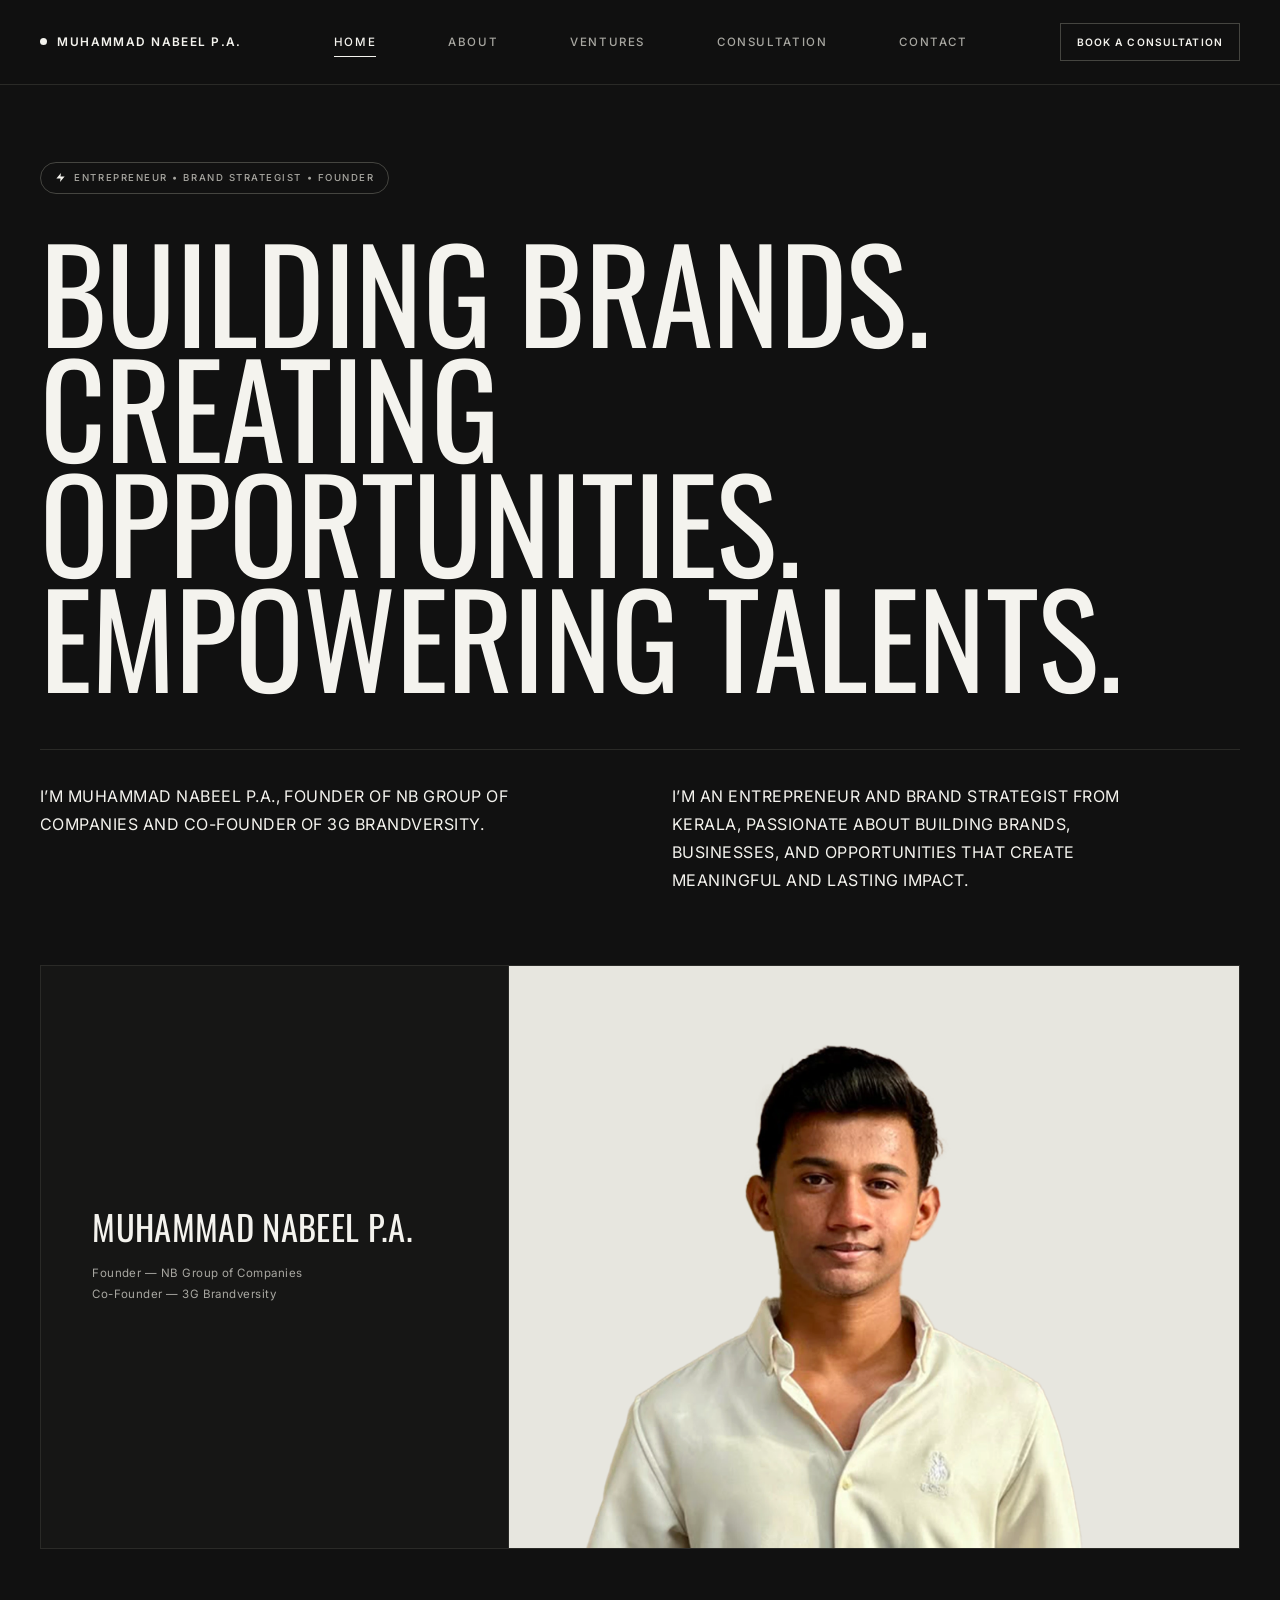
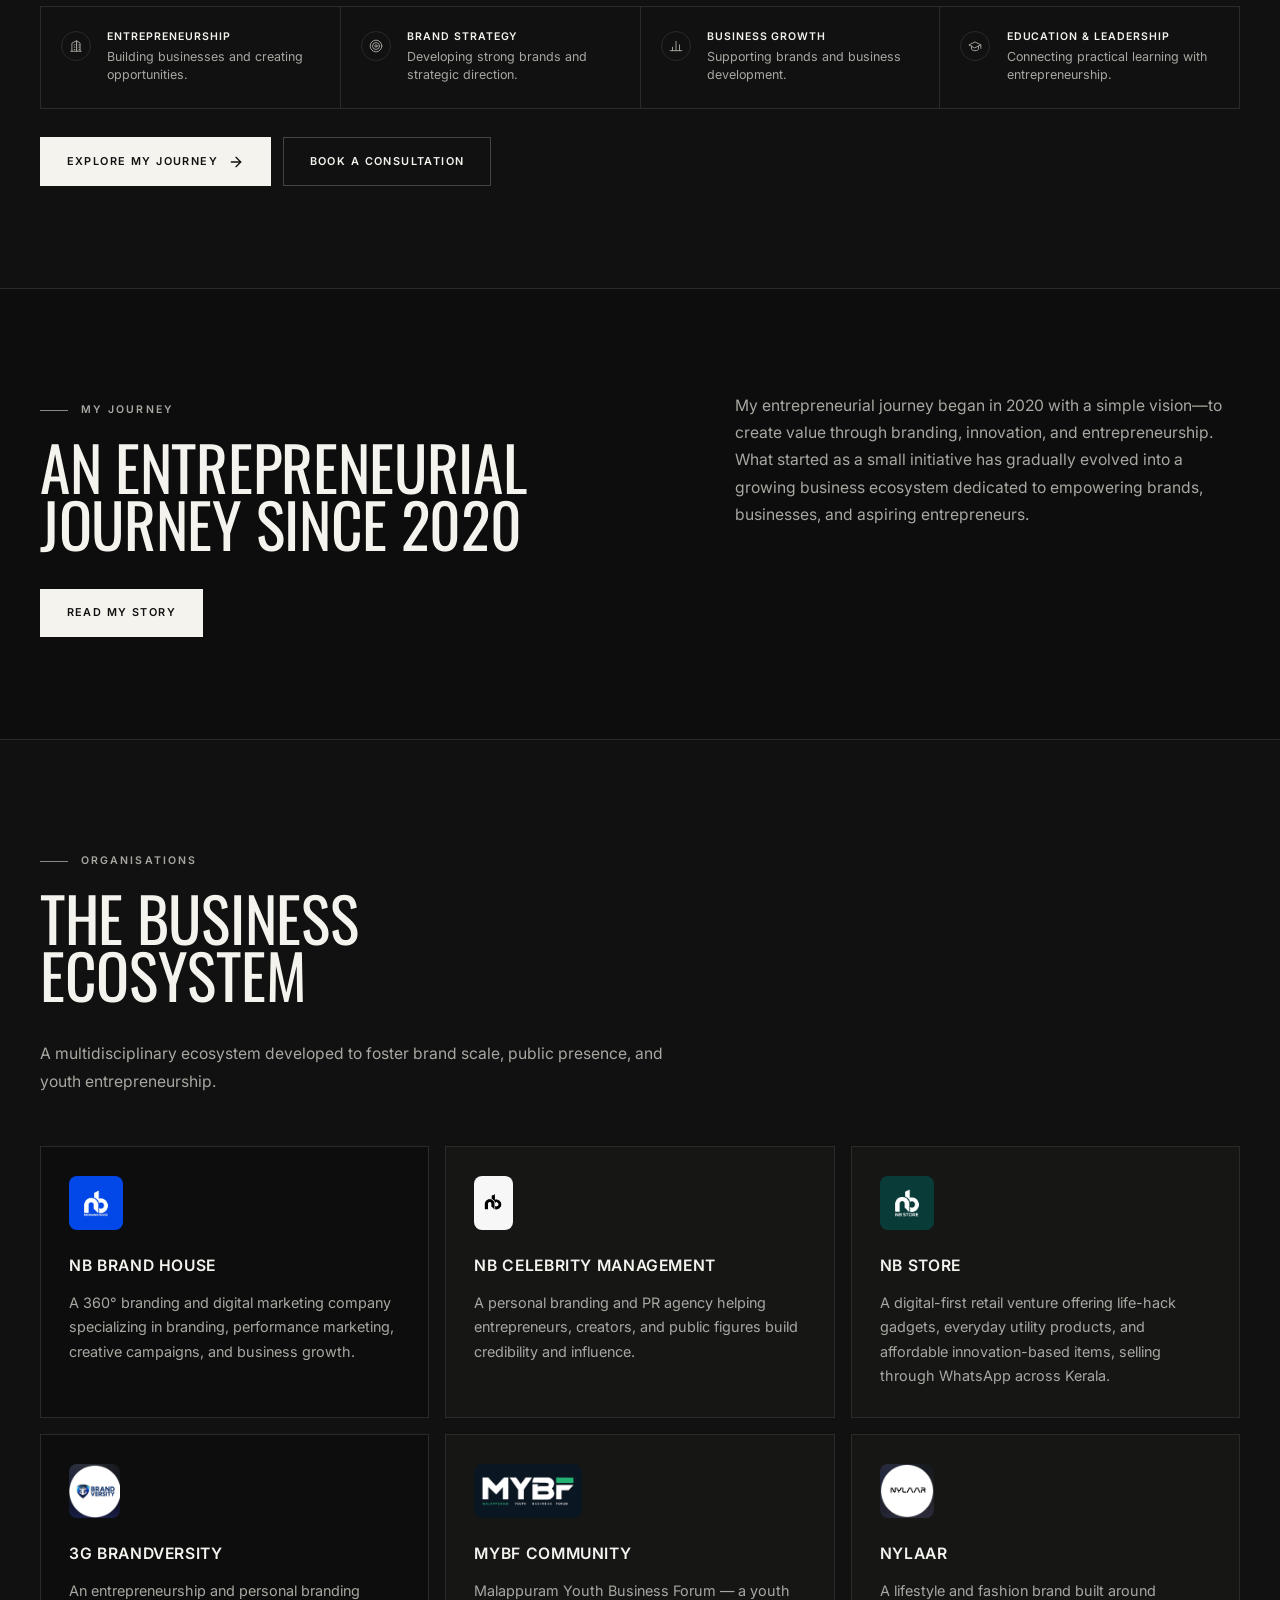
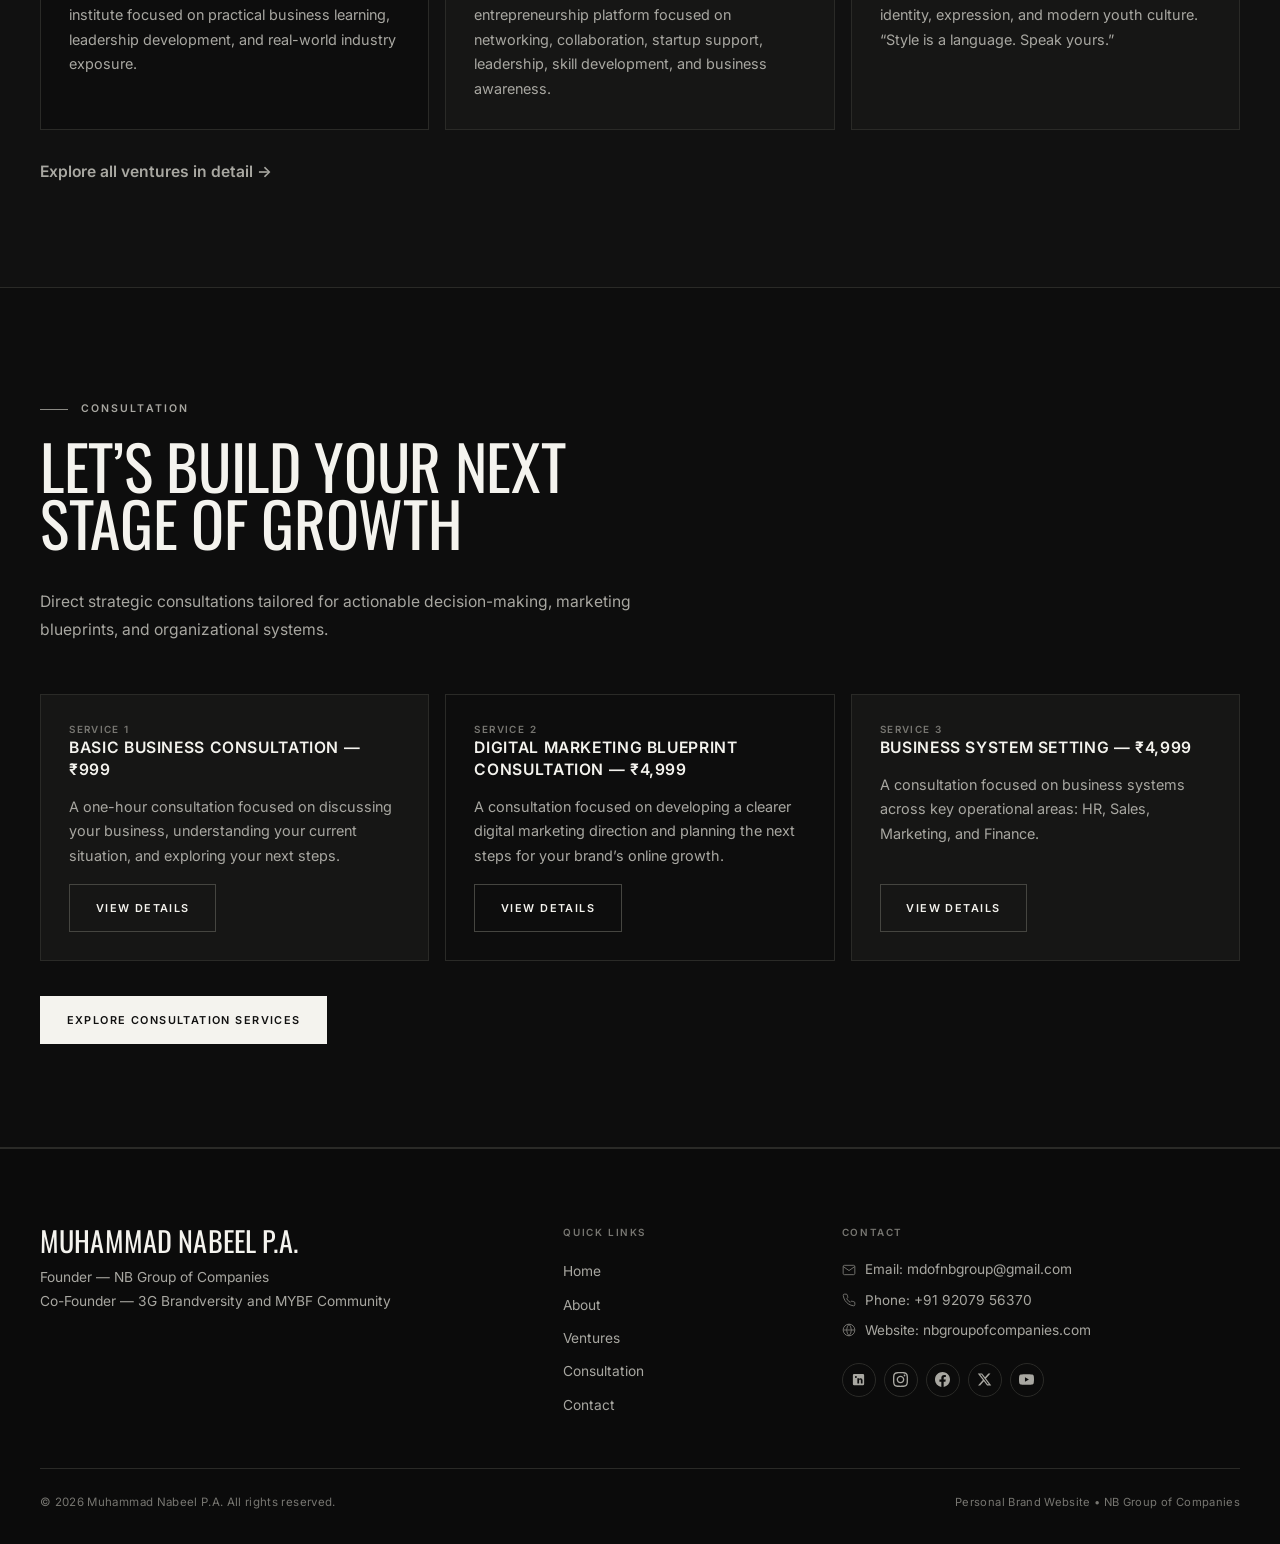
==== commit 9405241d: "Redesign site with electric blue theme and add photo gallery - Switch palette to black and electric " ====
--- a/index.html
+++ b/index.html
@@ -12,7 +12,7 @@
   <link rel="icon" href="favicon.ico">
   <link rel="preconnect" href="https://fonts.googleapis.com">
   <link rel="preconnect" href="https://fonts.gstatic.com" crossorigin>
-  <link href="https://fonts.googleapis.com/css2?family=Anton&family=Inter:wght@300;400;500;600&display=swap" rel="stylesheet">
+  <link href="https://fonts.googleapis.com/css2?family=Oswald:wght@400;500;600&family=Inter:wght@300;400;500;600&display=swap" rel="stylesheet">
   <link rel="stylesheet" href="css/style.css">
 </head>
 <body class="home">
@@ -141,37 +141,62 @@
           <h2>The Business Ecosystem</h2>
           <p class="lead">A multidisciplinary ecosystem developed to foster brand scale, public presence, and youth entrepreneurship.</p>
         </div>
-        <div class="grid g4">
+        <div class="grid g3">
+          <!-- NB Brand House -->
           <article class="card tint">
-            <div class="card-icon" aria-hidden="true">
-              <svg viewBox="0 0 24 24"><polygon points="12 2 2 7 12 12 22 7 12 2"/><polyline points="2 17 12 22 22 17"/><polyline points="2 12 12 17 22 12"/></svg>
-            </div>
-            <h3>NB Group of Companies</h3>
-            <p>A multi-venture organization focused on branding, digital marketing, personal branding, education, talent management, and lifestyle innovation.</p>
-          </article>
-          <article class="card">
-            <div class="card-icon" aria-hidden="true">
-              <svg viewBox="0 0 24 24"><circle cx="12" cy="12" r="10"/><path d="M16 12l-4-4-4 4M12 8v8"/></svg>
+            <div class="venture-logo-box">
+              <img src="assets/images/ventures/nb-brand-house.png" alt="NB Brand House Logo" class="venture-logo" loading="lazy">
             </div>
             <h3>NB Brand House</h3>
             <p>A 360&deg; branding and digital marketing company specializing in branding, performance marketing, creative campaigns, and business growth.</p>
           </article>
-          <article class="card">
-            <div class="card-icon" aria-hidden="true">
-              <svg viewBox="0 0 24 24"><path d="M20 21v-2a4 4 0 0 0-4-4H8a4 4 0 0 0-4 4v2"/><circle cx="12" cy="7" r="4"/></svg>
+
+          <!-- NB Celebrity Management -->
+          <article class="card">
+            <div class="venture-logo-box">
+              <img src="assets/images/ventures/nb-celebrity-management.png" alt="NB Celebrity Management Logo" class="venture-logo" loading="lazy">
             </div>
             <h3>NB Celebrity Management</h3>
             <p>A personal branding and PR agency helping entrepreneurs, creators, and public figures build credibility and influence.</p>
           </article>
+
+          <!-- NB Store -->
+          <article class="card">
+            <div class="venture-logo-box">
+              <img src="assets/images/ventures/nb-store.png" alt="NB Store Logo" class="venture-logo" loading="lazy">
+            </div>
+            <h3>NB Store</h3>
+            <p>A digital-first retail venture offering life-hack gadgets, everyday utility products, and affordable innovation-based items, selling through WhatsApp across Kerala.</p>
+          </article>
+
+          <!-- 3G Brandversity -->
           <article class="card tint">
-            <div class="card-icon" aria-hidden="true">
-              <svg viewBox="0 0 24 24"><path d="M4 19.5A2.5 2.5 0 0 1 6.5 17H20"/><path d="M6.5 2H20v20H6.5A2.5 2.5 0 0 1 4 19.5v-15A2.5 2.5 0 0 1 6.5 2z"/></svg>
+            <div class="venture-logo-box">
+              <img src="assets/images/ventures/3g-brandversity.jpg" alt="3G Brandversity Logo" class="venture-logo" loading="lazy">
             </div>
             <h3>3G Brandversity</h3>
             <p>An entrepreneurship and personal branding institute focused on practical business learning, leadership development, and real-world industry exposure.</p>
           </article>
-        </div>
-        <p style="margin-top: 1.8rem; color: var(--muted); font-size: 0.98rem;">The group also includes NB Store, MYBF Community, and Nylaar &mdash; <a href="ventures.html" style="font-weight: 600;">see all ventures &rarr;</a></p>
+
+          <!-- MYBF Community -->
+          <article class="card">
+            <div class="venture-logo-box">
+              <img src="assets/images/ventures/mybf-community.png" alt="MYBF Community Logo" class="venture-logo" loading="lazy">
+            </div>
+            <h3>MYBF Community</h3>
+            <p>Malappuram Youth Business Forum &mdash; a youth entrepreneurship platform focused on networking, collaboration, startup support, leadership, skill development, and business awareness.</p>
+          </article>
+
+          <!-- Nylaar -->
+          <article class="card">
+            <div class="venture-logo-box">
+              <img src="assets/images/ventures/nylaar.png" alt="Nylaar Logo" class="venture-logo" loading="lazy">
+            </div>
+            <h3>Nylaar</h3>
+            <p>A lifestyle and fashion brand built around identity, expression, and modern youth culture. &ldquo;Style is a language. Speak yours.&rdquo;</p>
+          </article>
+        </div>
+        <p style="margin-top: 1.8rem; color: var(--muted); font-size: 0.98rem;"><a href="ventures.html" style="font-weight: 600;">Explore all ventures in detail &rarr;</a></p>
       </div>
     </section>
 
--- a/css/style.css
+++ b/css/style.css
@@ -1,11 +1,11 @@
 /* ==========================================================================
    MUHAMMAD NABEEL P.A. — MONOCHROME EDITORIAL THEME
    Palette: Black (#111111), warm white (#F4F3EE), neutral greys.
-   Typography: Anton (display) + Inter (body).
+   Typography: Oswald (display) + Inter (body).
    ========================================================================== */
 
 :root {
-  --font-display: "Anton", "Arial Narrow", "Oswald", sans-serif;
+  --font-display: "Oswald", "Arial Narrow", sans-serif;
   --font-body: "Inter", "Manrope", system-ui, -apple-system, "Segoe UI", sans-serif;
 
   --bg: #111111;
@@ -822,6 +822,31 @@
   stroke-linejoin: round;
 }
 
+.venture-logo-box {
+  display: flex;
+  align-items: center;
+  justify-content: flex-start;
+  min-height: 56px;
+  height: 56px;
+  margin-bottom: 1.5rem;
+}
+
+.venture-logo {
+  max-height: 54px;
+  max-width: 140px;
+  width: auto;
+  height: auto;
+  object-fit: contain;
+  border-radius: 8px;
+  display: block;
+}
+
+.venture-logo.placeholder {
+  width: 54px;
+  height: 54px;
+  border-radius: 8px;
+}
+
 .venture-tag {
   display: block;
   margin-bottom: 0.55rem;
@@ -930,56 +955,79 @@
   box-shadow: none;
 }
 
-/* Speaking events */
+/* Speaking events gallery */
 .events-grid {
   display: grid;
-  grid-template-columns: repeat(2, minmax(0, 1fr));
-  gap: 0 2.5rem;
+  grid-template-columns: repeat(3, minmax(0, 1fr));
+  gap: 1.5rem;
 }
 
 .event-card {
   display: flex;
-  align-items: center;
-  gap: 1rem;
-  padding: 1.15rem 0;
-  background: transparent;
-  border: 0;
-  border-bottom: 1px solid var(--border);
-  border-radius: 0;
-  transition: border-color var(--transition-fast);
+  flex-direction: column;
+  background: var(--surface);
+  border: 1px solid var(--border);
+  border-radius: var(--radius);
+  overflow: hidden;
+  transition: background-color var(--transition-normal), border-color var(--transition-normal), transform var(--transition-normal);
+  cursor: pointer;
 }
 
 .event-card:hover {
-  border-bottom-color: var(--border-hover);
-}
-
-.event-icon {
-  display: grid;
-  place-items: center;
-  width: 32px;
-  height: 32px;
-  flex-shrink: 0;
-  color: var(--muted);
-  background: transparent;
-  border: 1px solid var(--border);
-  border-radius: 50%;
-}
-
-.event-icon svg {
-  width: 14px;
-  height: 14px;
-  stroke: currentColor;
-  fill: none;
-  stroke-width: 1.5;
-  stroke-linecap: round;
-  stroke-linejoin: round;
+  background: var(--surface-2);
+  border-color: var(--border-strong);
+  transform: translateY(-2px);
+}
+
+.event-thumb-wrap {
+  position: relative;
+  width: 100%;
+  aspect-ratio: 16 / 10;
+  background: #0d0d0d;
+  overflow: hidden;
+}
+
+.event-thumb {
+  width: 100%;
+  height: 100%;
+  object-fit: cover;
+  object-position: center;
+  transition: transform 0.4s cubic-bezier(0.16, 1, 0.3, 1);
+  display: block;
+}
+
+.event-card:hover .event-thumb {
+  transform: scale(1.04);
+}
+
+.event-thumb-overlay {
+  position: absolute;
+  inset: 0;
+  display: flex;
+  align-items: center;
+  justify-content: center;
+  background: rgba(0, 0, 0, 0.38);
+  color: #ffffff;
+  opacity: 0;
+  transition: opacity 0.25s ease;
+}
+
+.event-card:hover .event-thumb-overlay {
+  opacity: 1;
+}
+
+.event-content {
+  padding: 1.1rem 1.25rem;
+  display: flex;
+  align-items: center;
+  flex-grow: 1;
 }
 
 .event-name {
   color: var(--text);
-  font-size: 0.9rem;
-  font-weight: 400;
-  line-height: 1.5;
+  font-size: 0.92rem;
+  font-weight: 500;
+  line-height: 1.45;
 }
 
 /* Recognition */
@@ -1982,3 +2030,305 @@
     font-size: 0.62rem;
   }
 }
+
+/* ==========================================================================
+   PHOTO GALLERY & LIGHTBOX (ABOUT PAGE)
+   Minimalist, editorial black & white styling
+   ========================================================================== */
+
+.gallery-section {
+  position: relative;
+  background-color: var(--bg);
+  border-top: 1px solid var(--border);
+}
+
+.gallery-head {
+  margin-bottom: 2.5rem;
+}
+
+.gallery-grid {
+  display: grid;
+  grid-template-columns: repeat(4, 1fr);
+  gap: 1.25rem;
+}
+
+@media (max-width: 1100px) {
+  .gallery-grid {
+    grid-template-columns: repeat(3, 1fr);
+    gap: 1rem;
+  }
+}
+
+@media (max-width: 768px) {
+  .gallery-grid {
+    grid-template-columns: repeat(2, 1fr);
+    gap: 0.75rem;
+  }
+}
+
+@media (max-width: 480px) {
+  .gallery-grid {
+    grid-template-columns: 1fr;
+    gap: 0.75rem;
+  }
+}
+
+.gallery-item {
+  position: relative;
+  display: block;
+  width: 100%;
+  aspect-ratio: 4 / 3;
+  background-color: var(--surface);
+  border: 1px solid var(--border);
+  overflow: hidden;
+  cursor: pointer;
+  padding: 0;
+  text-align: left;
+  transition: border-color var(--transition-fast), transform var(--transition-fast);
+}
+
+.gallery-item:hover,
+.gallery-item:focus-visible {
+  border-color: var(--white);
+  transform: translateY(-2px);
+}
+
+.gallery-item img {
+  width: 100%;
+  height: 100%;
+  object-fit: cover;
+  object-position: center;
+  display: block;
+  transition: transform var(--transition-normal), filter var(--transition-fast);
+  filter: contrast(1.02);
+}
+
+.gallery-item:hover img,
+.gallery-item:focus-visible img {
+  transform: scale(1.04);
+}
+
+.gallery-item-overlay {
+  position: absolute;
+  inset: 0;
+  background: rgba(17, 17, 17, 0.4);
+  opacity: 0;
+  display: flex;
+  align-items: center;
+  justify-content: center;
+  transition: opacity var(--transition-fast);
+  pointer-events: none;
+}
+
+.gallery-item:hover .gallery-item-overlay,
+.gallery-item:focus-visible .gallery-item-overlay {
+  opacity: 1;
+}
+
+.gallery-item-overlay svg {
+  width: 28px;
+  height: 28px;
+  stroke: var(--white);
+  fill: none;
+  stroke-width: 2;
+  filter: drop-shadow(0 2px 6px rgba(0, 0, 0, 0.7));
+}
+
+.gallery-load-more {
+  display: flex;
+  justify-content: center;
+  align-items: center;
+  margin-top: 3rem;
+  gap: 1rem;
+}
+
+.gallery-count {
+  font-size: 0.85rem;
+  color: var(--muted);
+  letter-spacing: 0.08em;
+  text-transform: uppercase;
+  margin-top: 0.75rem;
+  text-align: center;
+}
+
+/* Lightbox Modal */
+.gallery-lightbox {
+  position: fixed;
+  inset: 0;
+  z-index: 9999;
+  background-color: rgba(10, 10, 10, 0.94);
+  backdrop-filter: blur(10px);
+  -webkit-backdrop-filter: blur(10px);
+  display: flex;
+  align-items: center;
+  justify-content: center;
+  opacity: 0;
+  visibility: hidden;
+  transition: opacity 0.25s ease, visibility 0.25s ease;
+  padding: 1.5rem;
+}
+
+.gallery-lightbox.active {
+  opacity: 1;
+  visibility: visible;
+}
+
+.lightbox-content {
+  position: relative;
+  max-width: 90vw;
+  max-height: 86vh;
+  display: flex;
+  flex-direction: column;
+  align-items: center;
+  justify-content: center;
+}
+
+.lightbox-img-wrapper {
+  position: relative;
+  display: flex;
+  align-items: center;
+  justify-content: center;
+  max-width: 88vw;
+  max-height: 78vh;
+}
+
+.lightbox-img {
+  max-width: 100%;
+  max-height: 78vh;
+  width: auto;
+  height: auto;
+  object-fit: contain;
+  display: block;
+  border: 1px solid var(--border-strong);
+  background-color: var(--bg-deep);
+  box-shadow: 0 20px 50px rgba(0, 0, 0, 0.8);
+  user-select: none;
+}
+
+.lightbox-caption {
+  margin-top: 1rem;
+  font-size: 0.82rem;
+  color: var(--muted);
+  letter-spacing: 0.08em;
+  text-transform: uppercase;
+  display: flex;
+  align-items: center;
+  gap: 1rem;
+}
+
+.lightbox-counter {
+  color: var(--white);
+  font-family: var(--font-display);
+  font-size: 0.95rem;
+  letter-spacing: 0.05em;
+}
+
+/* Lightbox Controls */
+.lightbox-btn {
+  position: absolute;
+  background: rgba(22, 22, 21, 0.75);
+  border: 1px solid var(--border-strong);
+  color: var(--white);
+  display: flex;
+  align-items: center;
+  justify-content: center;
+  cursor: pointer;
+  transition: background-color var(--transition-fast), border-color var(--transition-fast), transform var(--transition-fast);
+  z-index: 10001;
+}
+
+.lightbox-btn:hover,
+.lightbox-btn:focus-visible {
+  background: var(--white);
+  color: var(--inverse);
+  border-color: var(--white);
+}
+
+.lightbox-btn svg {
+  width: 22px;
+  height: 22px;
+  stroke: currentColor;
+  stroke-width: 2;
+  fill: none;
+}
+
+.lightbox-close {
+  top: 1.5rem;
+  right: 1.5rem;
+  width: 46px;
+  height: 46px;
+}
+
+.lightbox-prev,
+.lightbox-next {
+  top: 50%;
+  transform: translateY(-50%);
+  width: 52px;
+  height: 52px;
+}
+
+.lightbox-prev {
+  left: 1.5rem;
+}
+
+.lightbox-next {
+  right: 1.5rem;
+}
+
+.lightbox-prev:hover,
+.lightbox-prev:focus-visible {
+  transform: translateY(-50%) translateX(-2px);
+}
+
+.lightbox-next:hover,
+.lightbox-next:focus-visible {
+  transform: translateY(-50%) translateX(2px);
+}
+
+@media (max-width: 768px) {
+  .lightbox-close {
+    top: 1rem;
+    right: 1rem;
+    width: 40px;
+    height: 40px;
+  }
+
+  .lightbox-prev,
+  .lightbox-next {
+    width: 42px;
+    height: 42px;
+    top: auto;
+    bottom: 1.25rem;
+    transform: none;
+  }
+
+  .lightbox-prev {
+    left: 2rem;
+  }
+
+  .lightbox-next {
+    right: 2rem;
+  }
+
+  .lightbox-prev:hover,
+  .lightbox-prev:focus-visible,
+  .lightbox-next:hover,
+  .lightbox-next:focus-visible {
+    transform: none;
+  }
+
+  .lightbox-content {
+    max-width: 95vw;
+    max-height: 72vh;
+  }
+
+  .lightbox-img-wrapper {
+    max-width: 95vw;
+    max-height: 68vh;
+  }
+
+  .lightbox-img {
+    max-height: 68vh;
+  }
+}
+
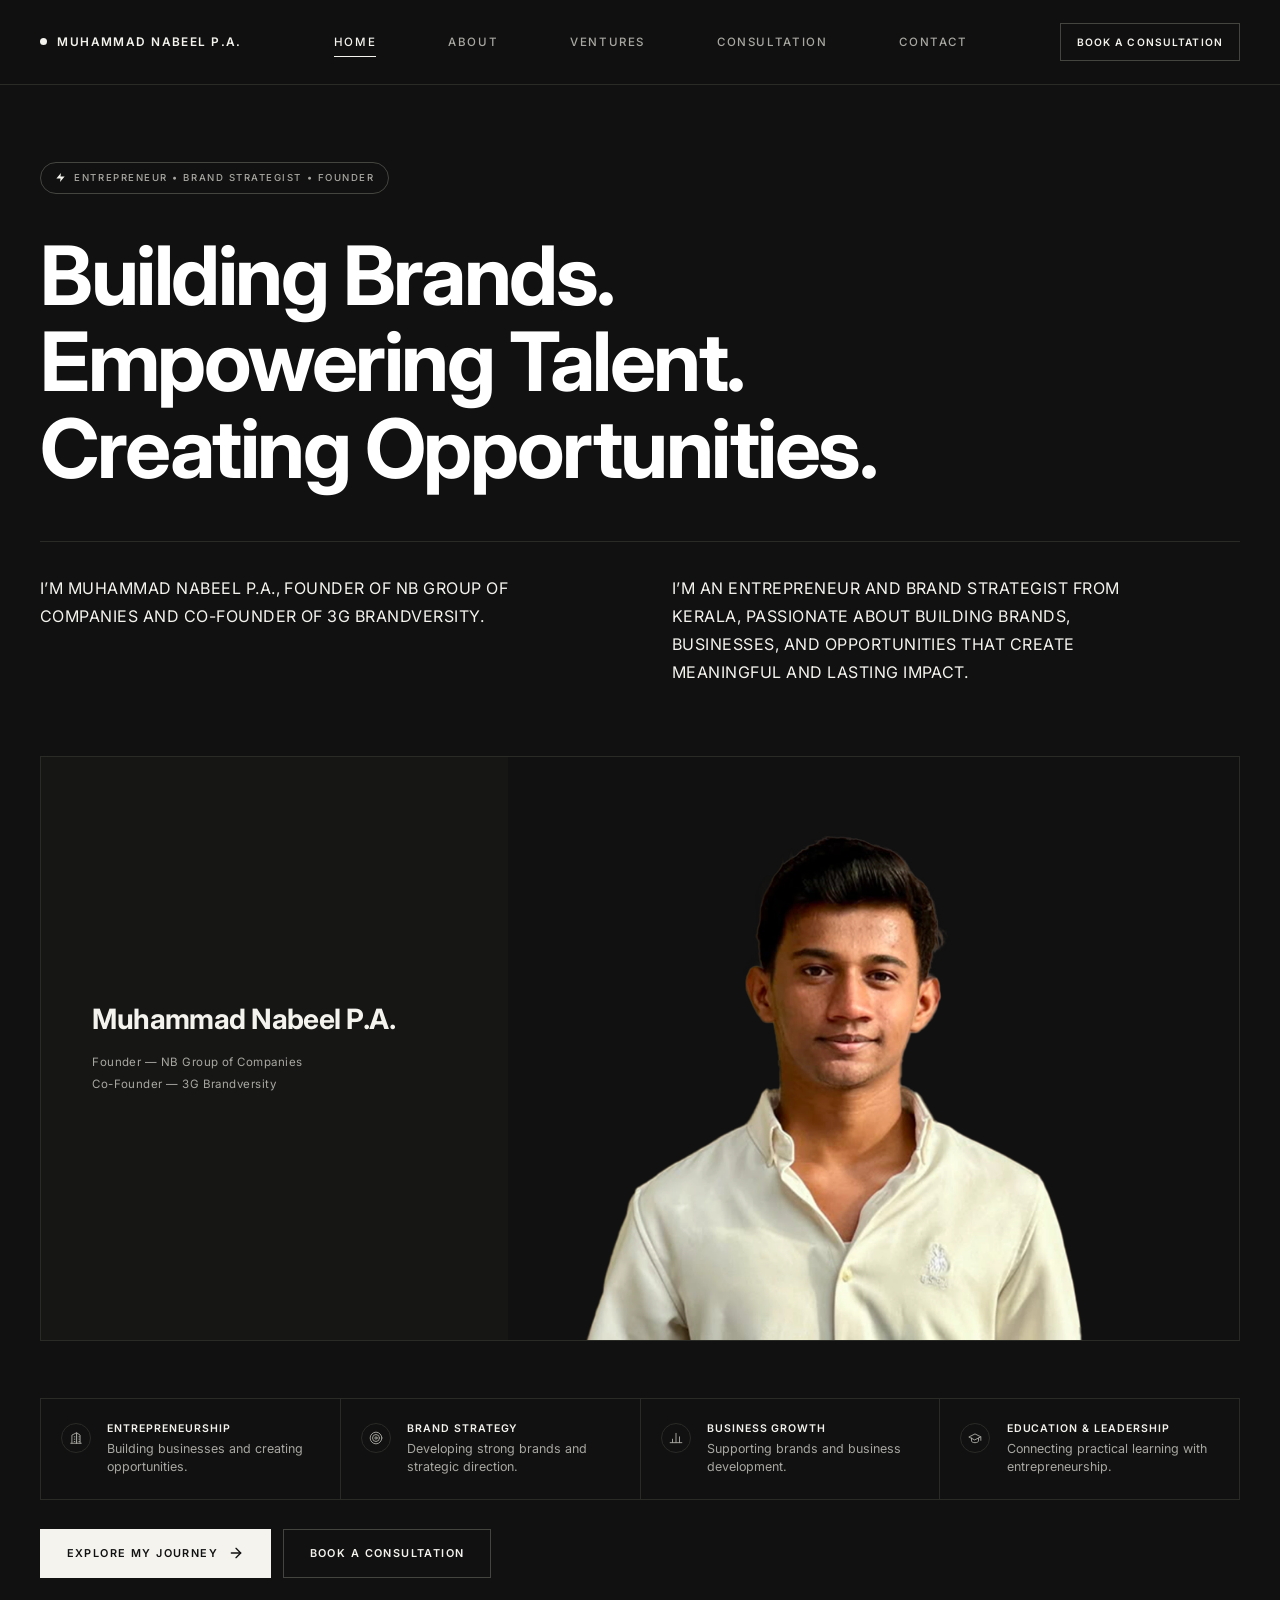
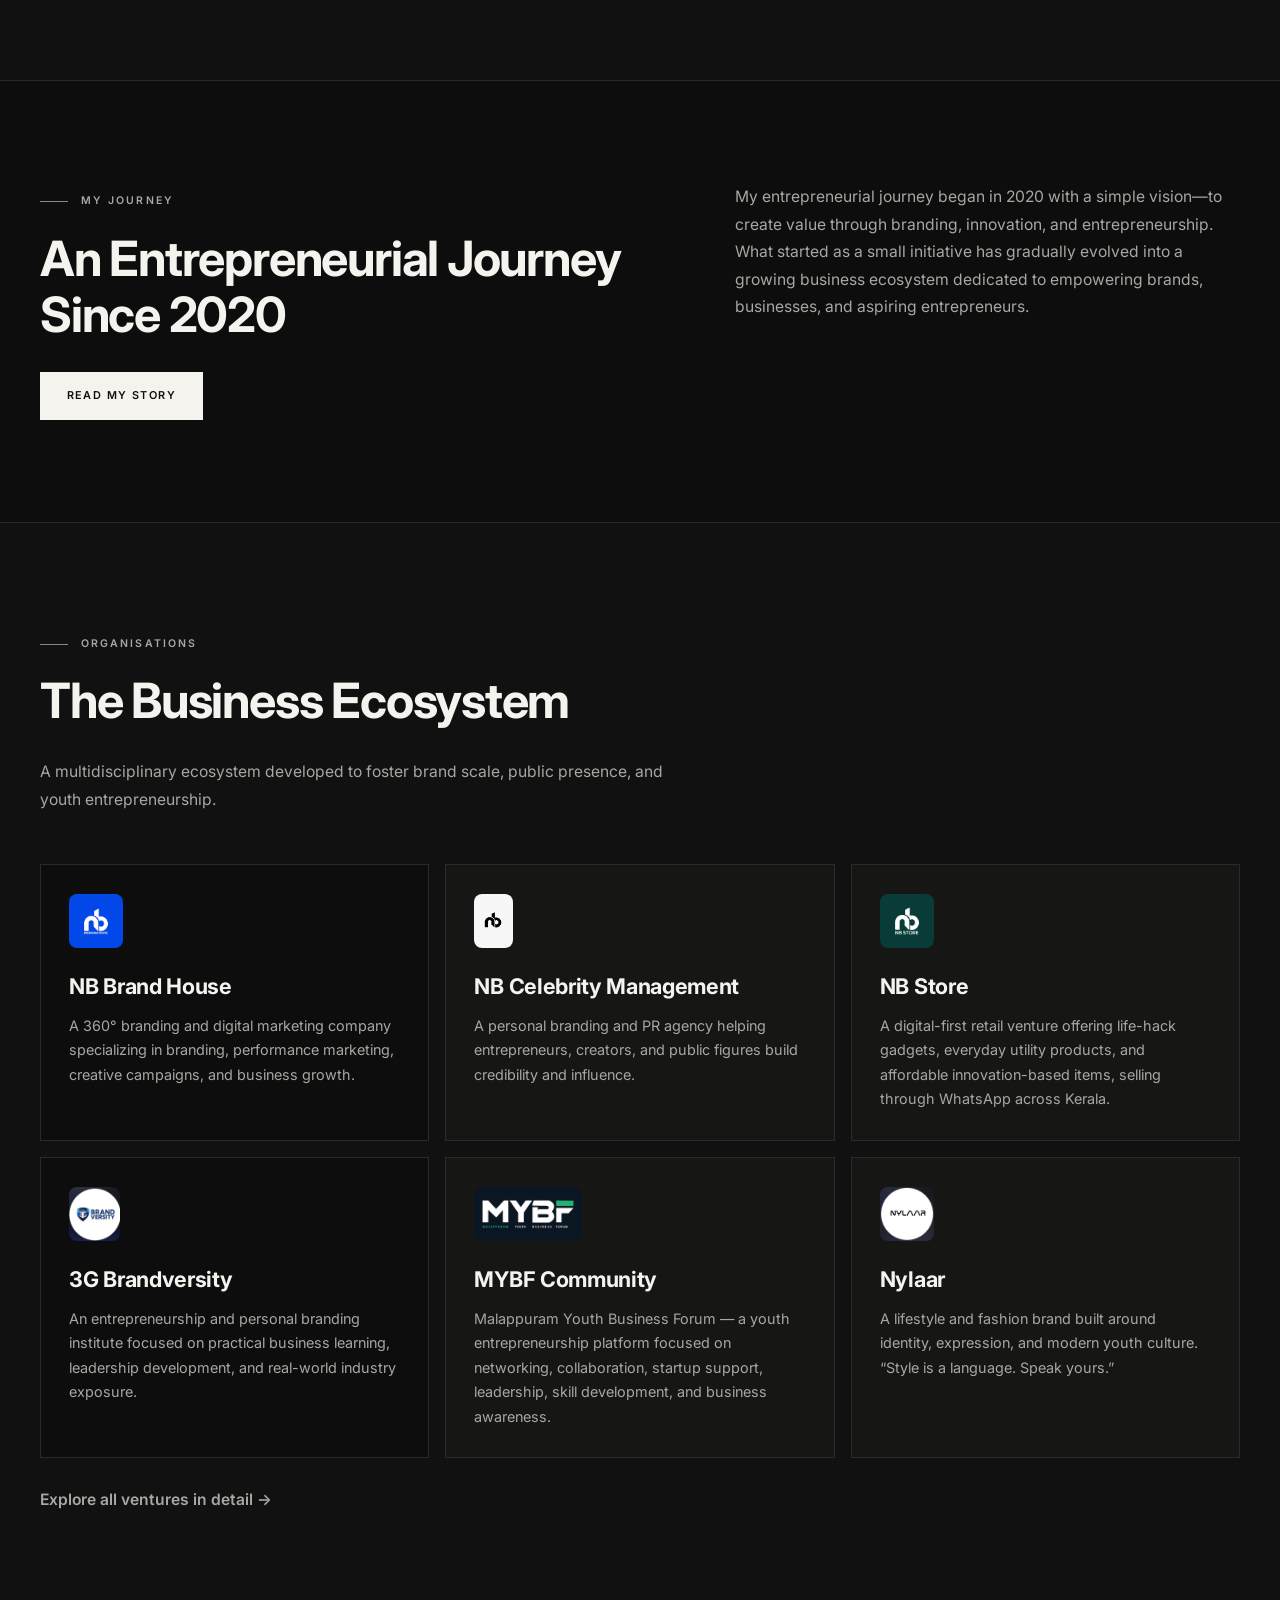
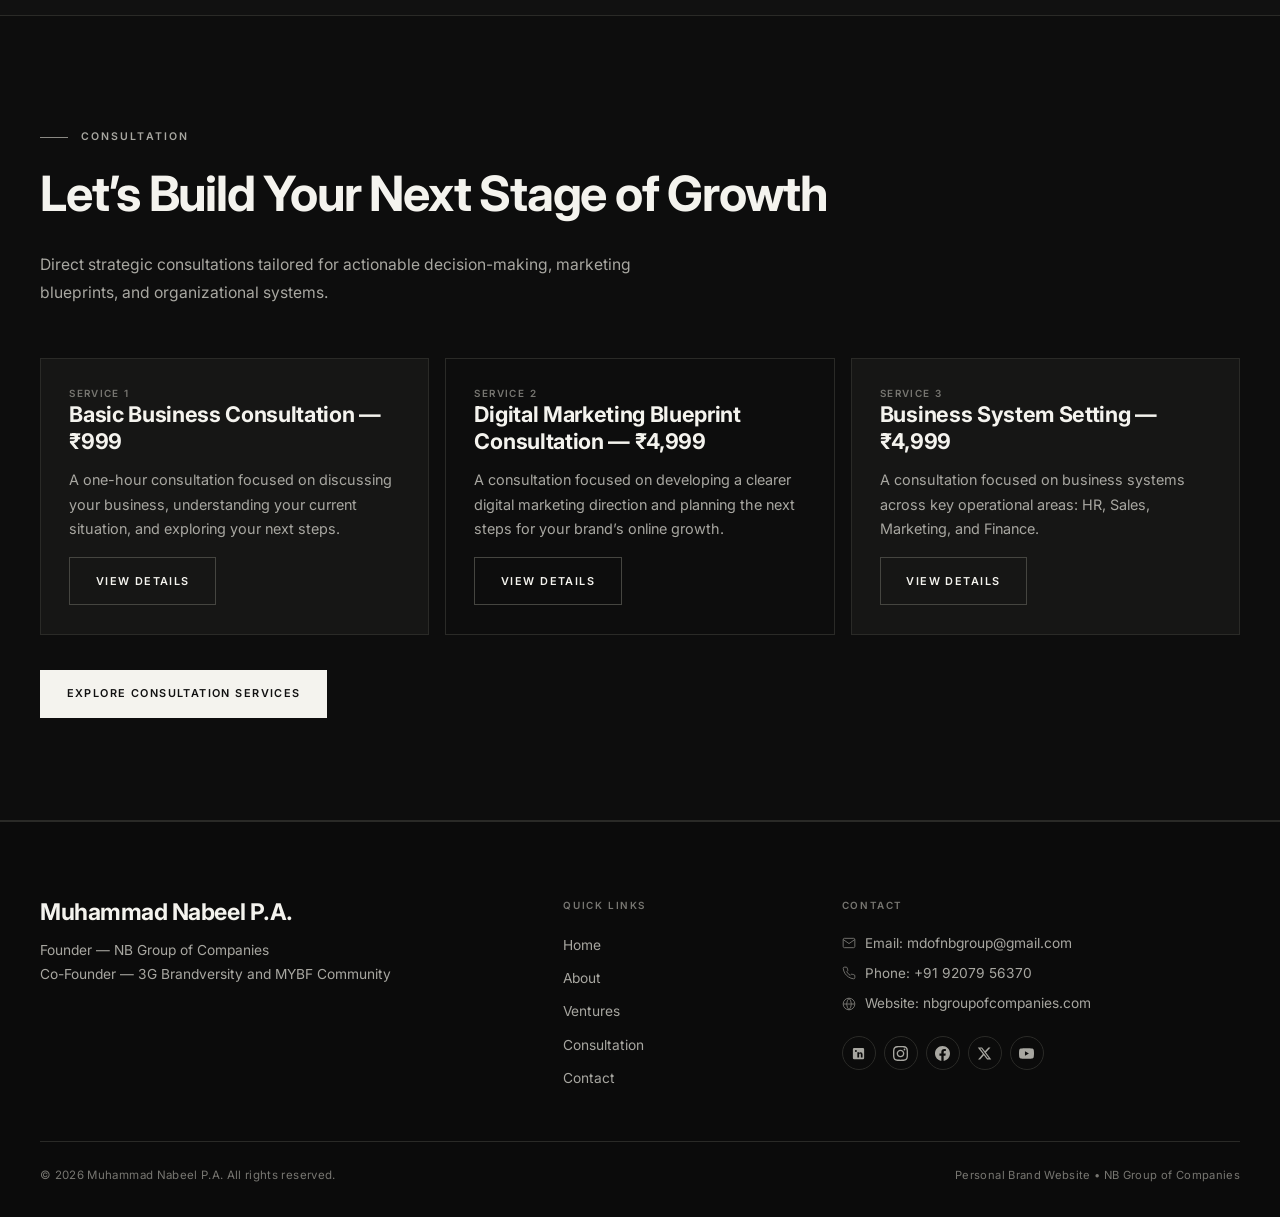
==== commit 3cff574b: "Expand About page content and refine site styling" ====
--- a/index.html
+++ b/index.html
@@ -12,7 +12,7 @@
   <link rel="icon" href="favicon.ico">
   <link rel="preconnect" href="https://fonts.googleapis.com">
   <link rel="preconnect" href="https://fonts.gstatic.com" crossorigin>
-  <link href="https://fonts.googleapis.com/css2?family=Oswald:wght@400;500;600&family=Inter:wght@300;400;500;600&display=swap" rel="stylesheet">
+  <link href="https://fonts.googleapis.com/css2?family=Oswald:wght@400;500;600&family=Inter:wght@300;400;500;600;700;800&display=swap" rel="stylesheet">
   <link rel="stylesheet" href="css/style.css">
 </head>
 <body class="home">
@@ -53,8 +53,8 @@
           </div>
           <h1>
             <span>Building Brands.</span>
+            <span>Empowering Talent.</span>
             <span>Creating Opportunities.</span>
-            <span class="hl">Empowering Talents.</span>
           </h1>
 
           <div class="hero-intro">
--- a/css/style.css
+++ b/css/style.css
@@ -5,7 +5,7 @@
    ========================================================================== */
 
 :root {
-  --font-display: "Oswald", "Arial Narrow", sans-serif;
+  --font-display: "Inter", "Manrope", system-ui, -apple-system, "Segoe UI", sans-serif;
   --font-body: "Inter", "Manrope", system-ui, -apple-system, "Segoe UI", sans-serif;
 
   --bg: #111111;
@@ -125,34 +125,41 @@
 h5,
 h6 {
   margin: 0 0 0.6em;
-  color: var(--text);
-  font-weight: 400;
-}
-
-h1,
+  color: var(--white);
+  font-family: var(--font-body);
+  font-weight: 700;
+  letter-spacing: -0.025em;
+  text-transform: none;
+}
+
+h1 {
+  font-family: var(--font-body);
+  font-weight: 700;
+  line-height: 1.08;
+  letter-spacing: -0.03em;
+  text-transform: none;
+  color: var(--white);
+  font-size: clamp(2.4rem, 5.2vw, 4.8rem);
+}
+
 h2 {
-  font-family: var(--font-display);
-  font-weight: 400;
-  line-height: 0.92;
-  letter-spacing: -0.005em;
-  text-transform: uppercase;
-}
-
-h1 {
-  font-size: clamp(2.5rem, 6vw, 6.5rem);
-}
-
-h2 {
-  font-size: clamp(2.2rem, 4.8vw, 4.6rem);
+  font-family: var(--font-body);
+  font-weight: 700;
+  line-height: 1.15;
+  letter-spacing: -0.025em;
+  text-transform: none;
+  color: var(--white);
+  font-size: clamp(1.8rem, 3.8vw, 3.2rem);
 }
 
 h3 {
   font-family: var(--font-body);
-  font-size: 0.98rem;
-  font-weight: 600;
-  line-height: 1.4;
-  letter-spacing: 0.04em;
-  text-transform: uppercase;
+  font-size: clamp(1.1rem, 1.8vw, 1.35rem);
+  font-weight: 700;
+  line-height: 1.25;
+  letter-spacing: -0.015em;
+  text-transform: none;
+  color: var(--white);
 }
 
 p {
@@ -479,7 +486,7 @@
 }
 
 .sec-head h2 {
-  max-width: 18ch;
+  max-width: 26ch;
 }
 
 .sec-head .lead {
@@ -560,14 +567,19 @@
 
 .hero h1 {
   max-width: none;
-  margin: 0 0 clamp(2.25rem, 4.5vw, 3.5rem);
-  font-size: clamp(2rem, 10vw, 9.4rem);
-  line-height: 0.9;
-  letter-spacing: -0.005em;
-}
-
-.hero h1 span {
+  margin: 0 0 clamp(2rem, 4vw, 3rem);
+  font-family: var(--font-body);
+  font-size: clamp(2.4rem, 6.4vw, 5.8rem);
+  font-weight: 700;
+  line-height: 1.06;
+  letter-spacing: -0.03em;
+  text-transform: none;
+}
+
+.hero h1 span,
+.hero h1 span.hl {
   display: block;
+  color: #ffffff;
 }
 
 .hero-intro {
@@ -597,7 +609,7 @@
   gap: 1px;
   margin-top: clamp(3rem, 5.5vw, 5rem);
   overflow: hidden;
-  background: var(--border);
+  background: transparent;
   border: 1px solid var(--border);
 }
 
@@ -611,7 +623,7 @@
   height: 100%;
   object-fit: contain;
   object-position: 50% 50%;
-  background: #e7e6df;
+  background: transparent;
 }
 
 .id-card {
@@ -629,12 +641,12 @@
   display: block;
   margin-bottom: clamp(0.8rem, 1.4vw, 1.25rem);
   color: var(--white);
-  font-family: var(--font-display);
-  font-size: clamp(1.45rem, 2.7vw, 2.6rem);
-  font-weight: 400;
-  letter-spacing: 0.01em;
-  line-height: 1.05;
-  text-transform: uppercase;
+  font-family: var(--font-body);
+  font-size: clamp(1.2rem, 2.2vw, 1.75rem);
+  font-weight: 700;
+  letter-spacing: -0.02em;
+  line-height: 1.15;
+  text-transform: none;
 }
 
 .id-card span {
@@ -732,7 +744,12 @@
 .page-hero h1 {
   max-width: 18ch;
   margin-bottom: 1.75rem;
-  font-size: clamp(2.6rem, 6.4vw, 6.6rem);
+  font-family: var(--font-body);
+  font-size: clamp(2.2rem, 5vw, 4.4rem);
+  font-weight: 700;
+  line-height: 1.1;
+  letter-spacing: -0.025em;
+  text-transform: none;
 }
 
 .page-hero .lead {
@@ -1205,13 +1222,13 @@
 .service-card h2,
 .service-card h3 {
   margin: 0.15rem 0 0.9rem;
-  color: var(--text);
-  font-family: var(--font-display);
-  font-size: clamp(1.4rem, 2.2vw, 1.9rem);
-  font-weight: 400;
-  line-height: 0.98;
-  letter-spacing: -0.005em;
-  text-transform: uppercase;
+  color: var(--white);
+  font-family: var(--font-body);
+  font-size: clamp(1.25rem, 2vw, 1.6rem);
+  font-weight: 700;
+  line-height: 1.2;
+  letter-spacing: -0.02em;
+  text-transform: none;
 }
 
 .price {
@@ -1514,12 +1531,12 @@
   display: block;
   margin-bottom: 0.8rem;
   color: var(--white);
-  font-family: var(--font-display);
-  font-size: clamp(1.4rem, 2.2vw, 1.9rem);
-  font-weight: 400;
-  letter-spacing: 0.005em;
-  line-height: 1;
-  text-transform: uppercase;
+  font-family: var(--font-body);
+  font-size: clamp(1.2rem, 1.8vw, 1.5rem);
+  font-weight: 700;
+  letter-spacing: -0.02em;
+  line-height: 1.2;
+  text-transform: none;
 }
 
 .foot-brand p {
@@ -1882,8 +1899,9 @@
   }
 
   .hero h1 {
-    margin-bottom: 2rem;
-    font-size: clamp(1.9rem, 9.8vw, 5.5rem);
+    margin-bottom: 1.75rem;
+    font-size: clamp(2rem, 8.5vw, 3.8rem);
+    line-height: 1.08;
   }
 
   .hero-intro {
@@ -1941,7 +1959,8 @@
 
   .page-hero h1 {
     max-width: none;
-    font-size: clamp(2.3rem, 9vw, 3.8rem);
+    font-size: clamp(1.9rem, 7.5vw, 3rem);
+    line-height: 1.12;
   }
 
   .page-hero .lead {
